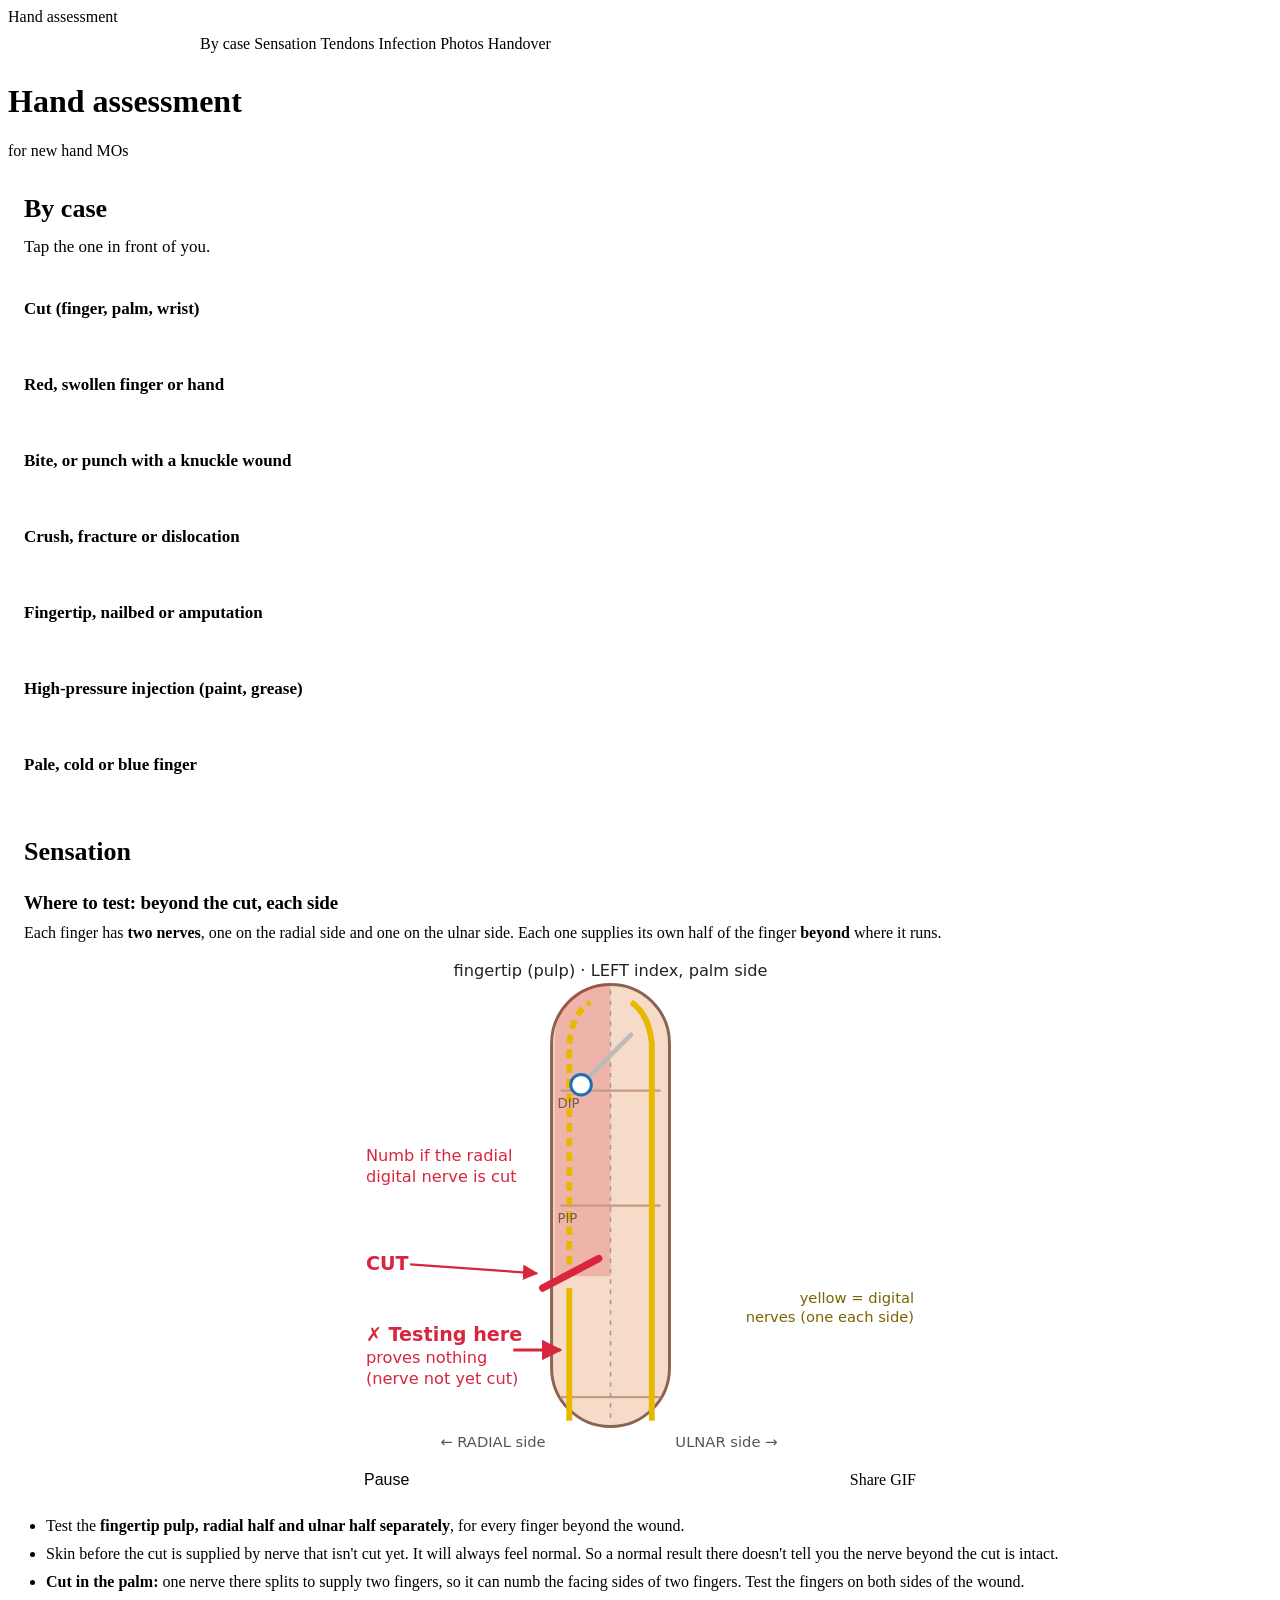
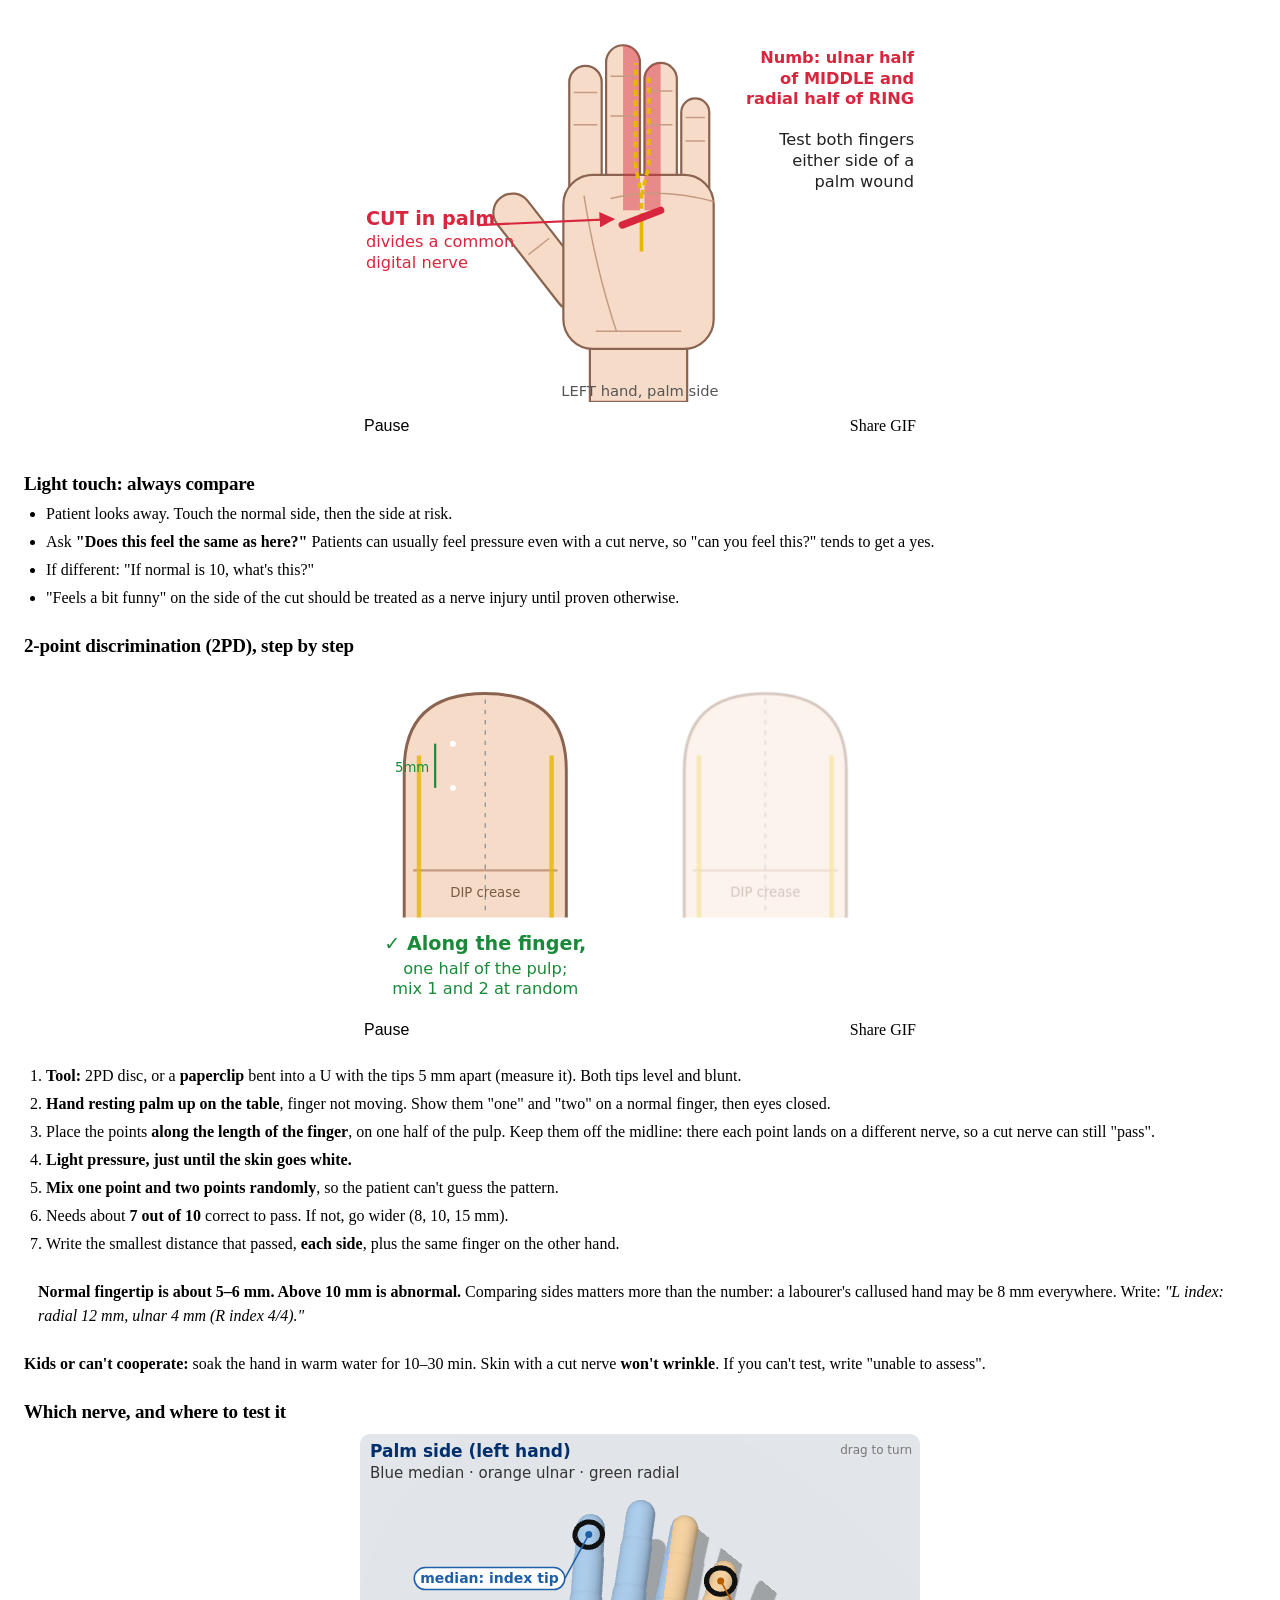
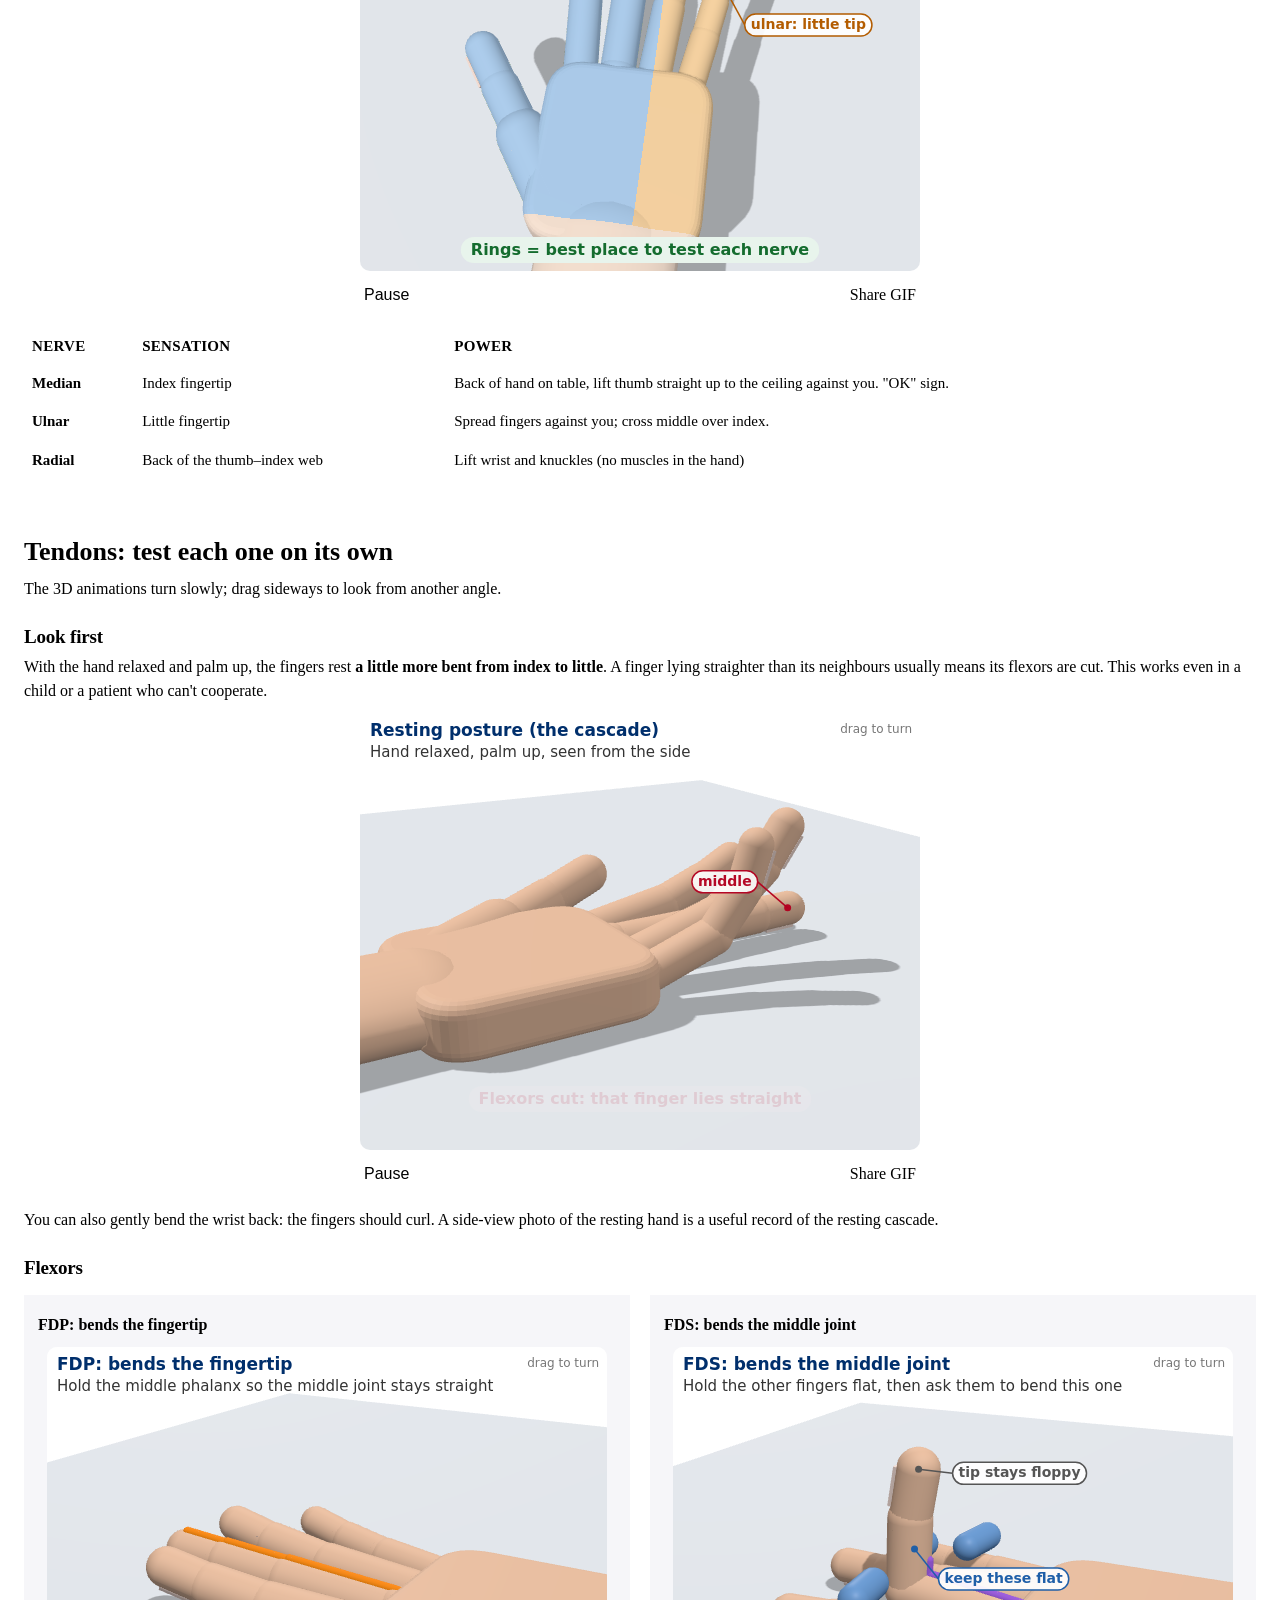
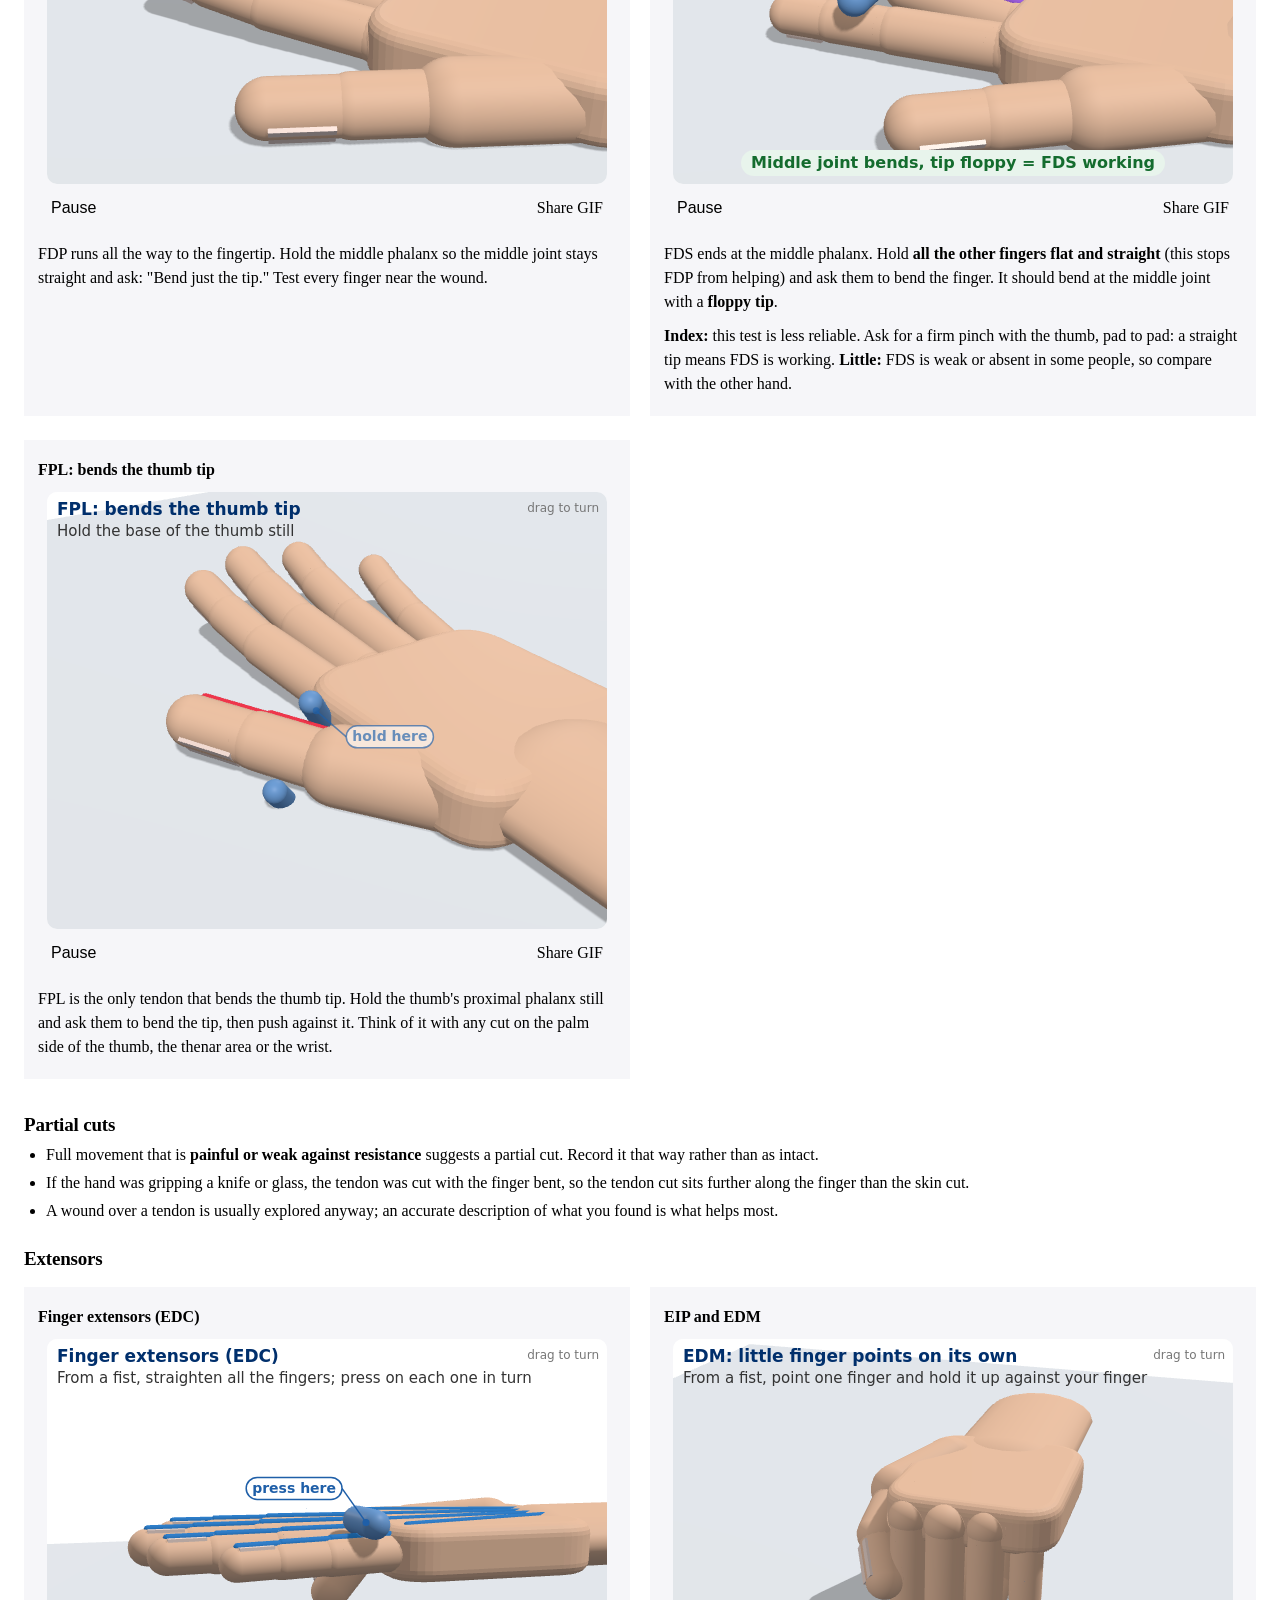
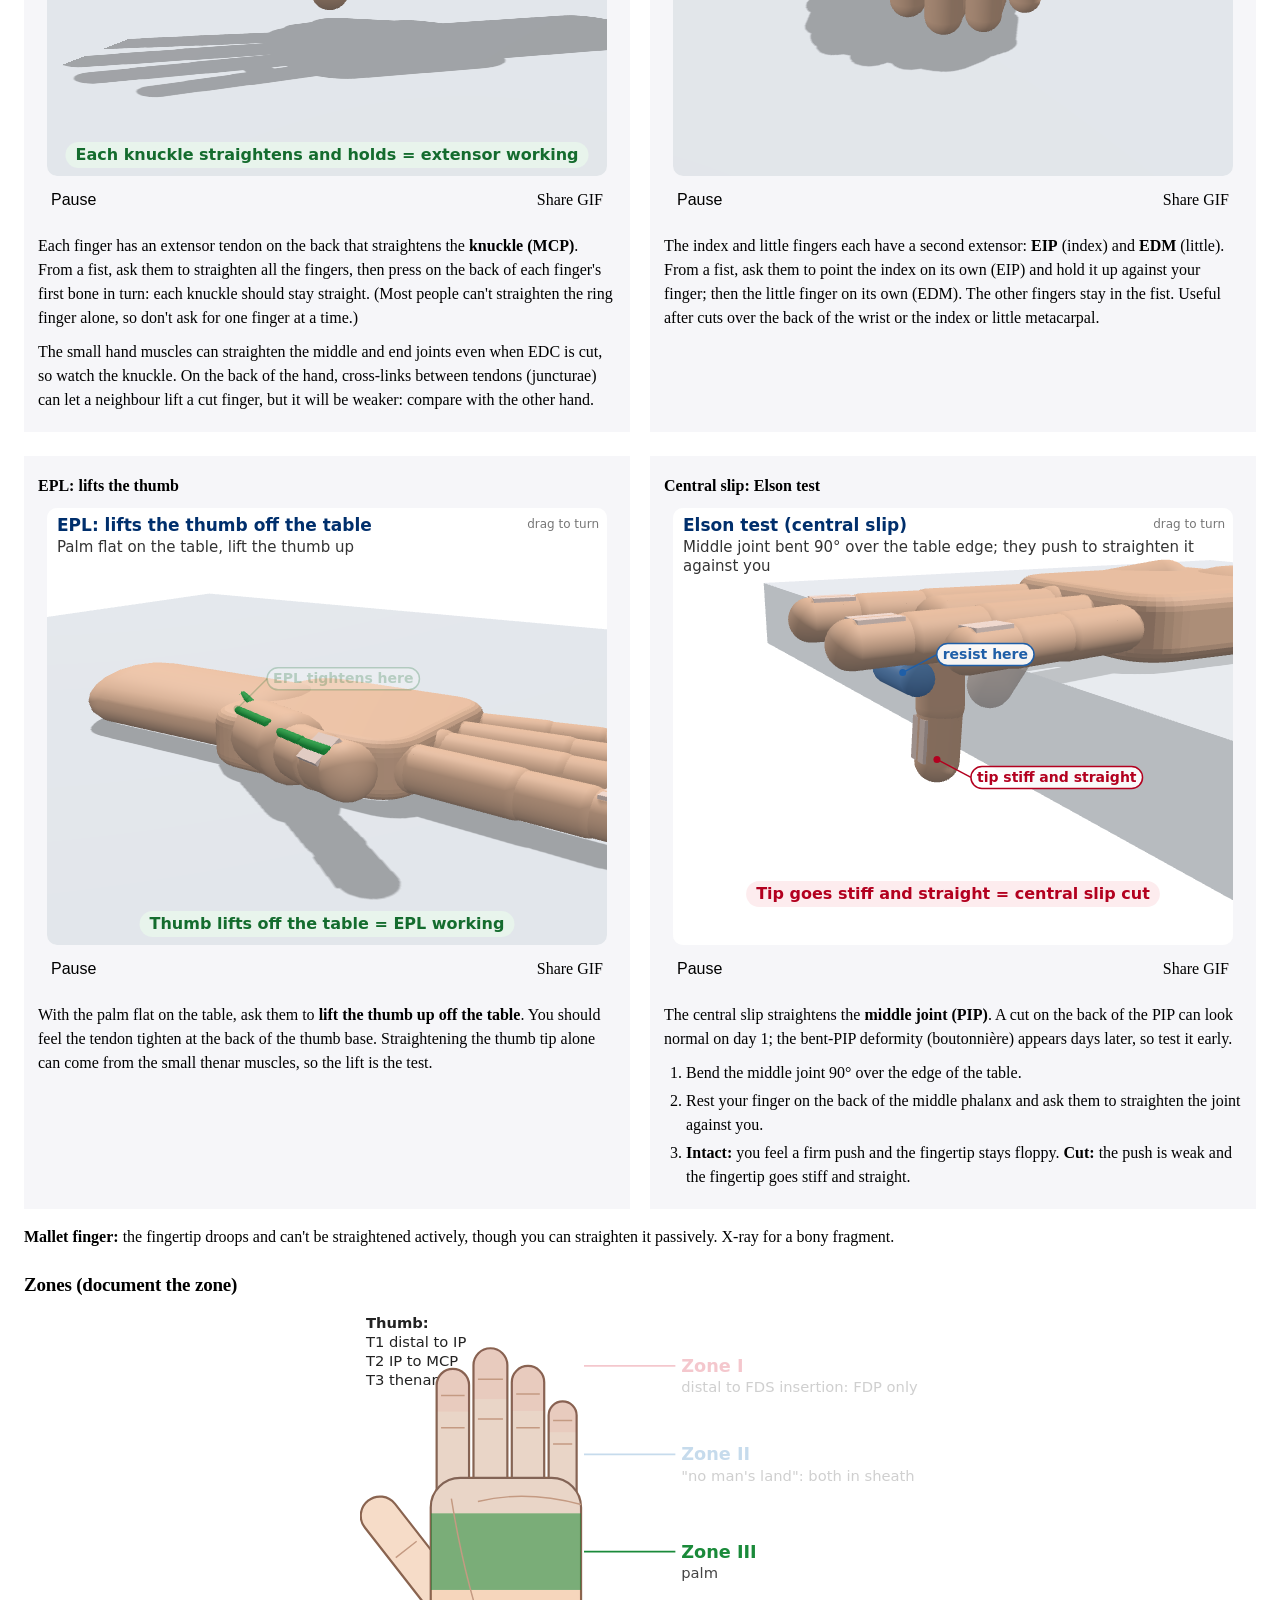
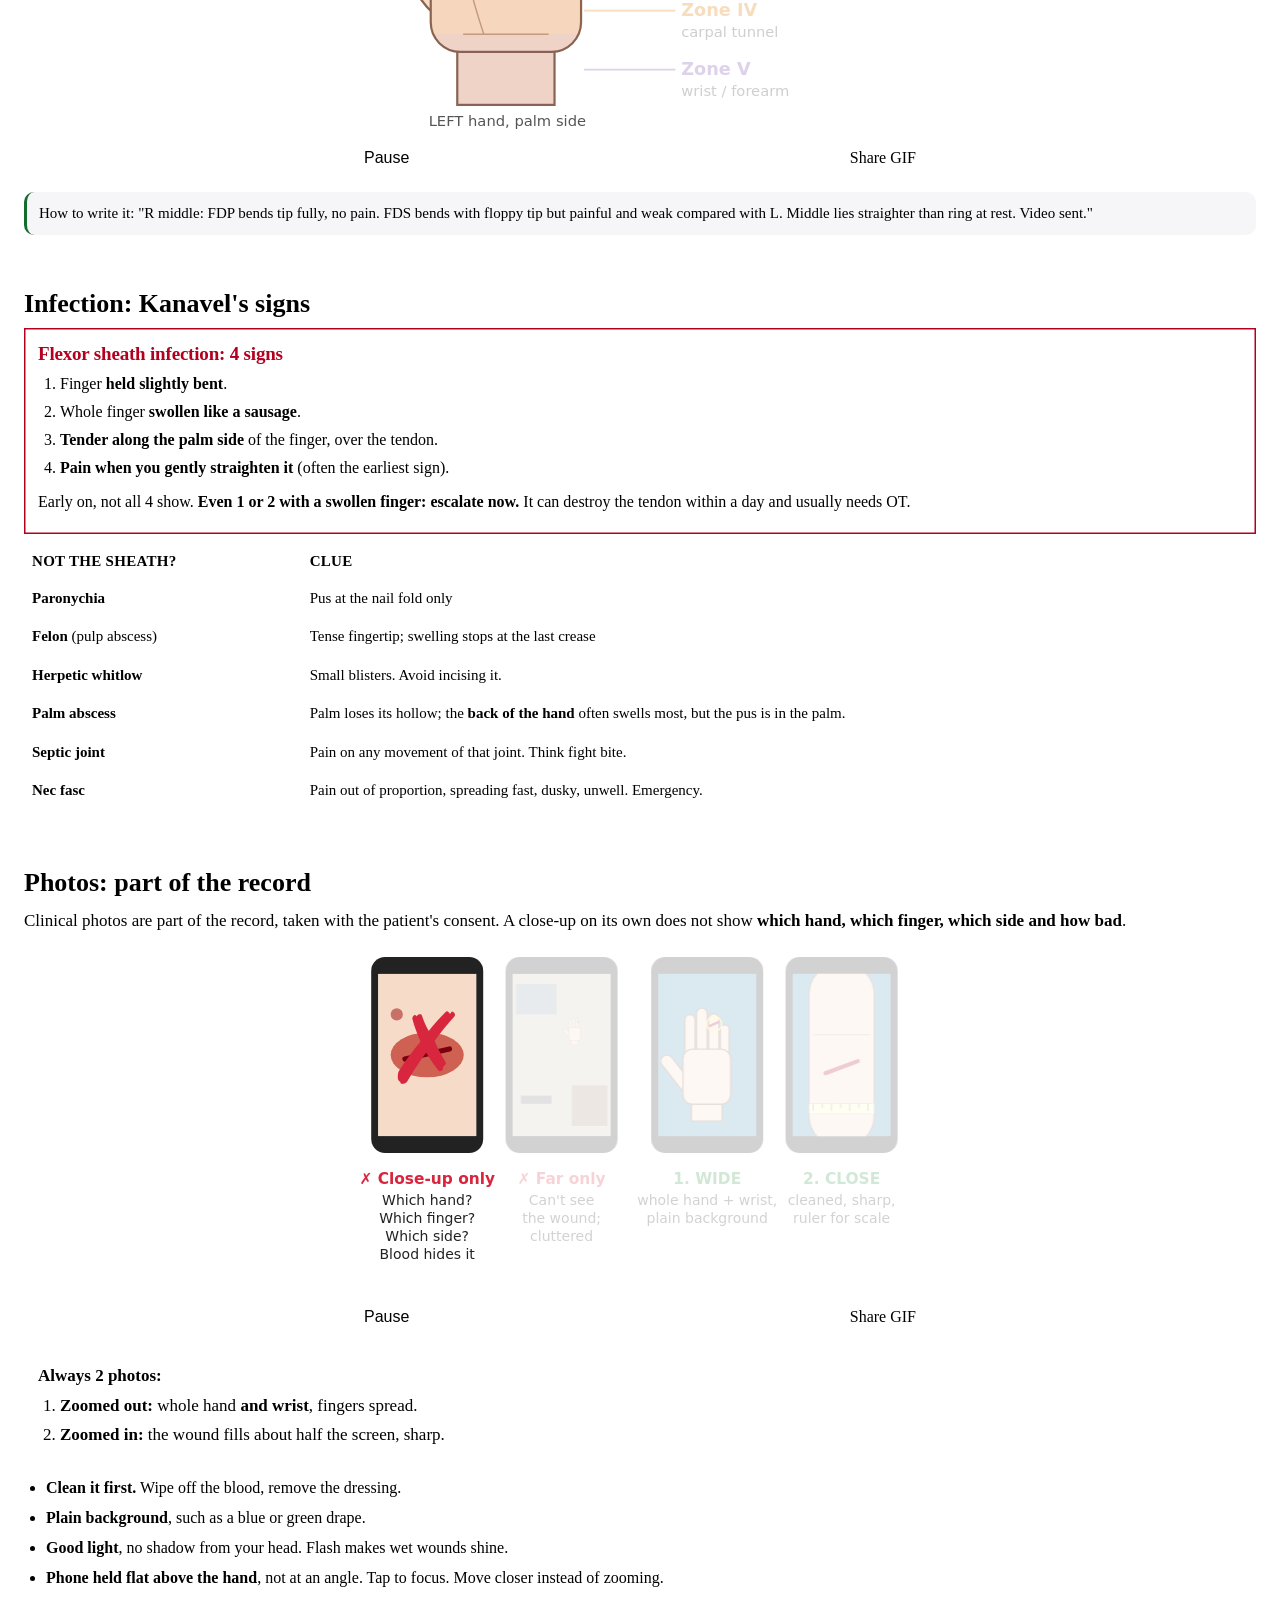
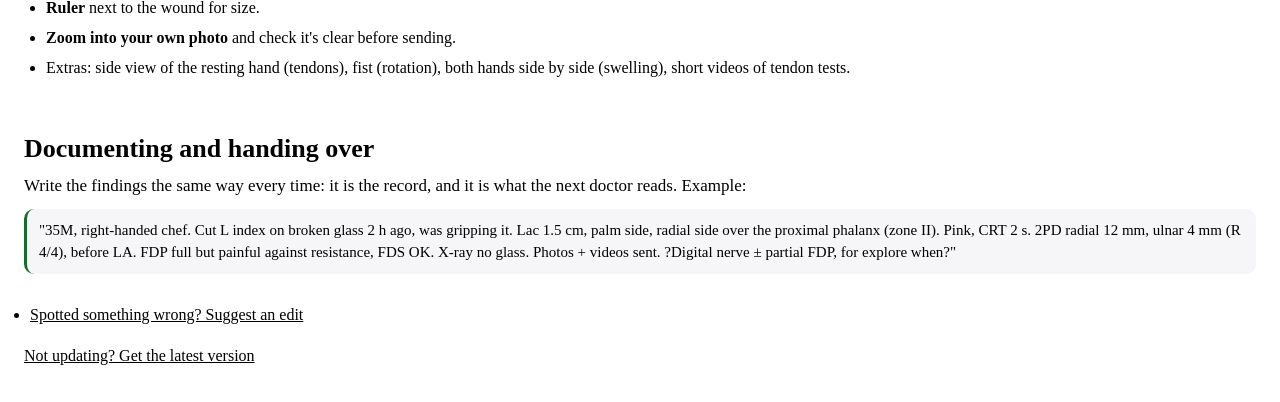
==== hand-babies/index.html @ b51051d4 "Page edits: hand-babies: remove bottom teaching-aid line (#3) Co-Authored-By: Claude Sonnet 5.5 <nor" ====
<!doctype html>
<html lang="en">
<head>
<meta charset="utf-8">
<meta name="viewport" content="width=device-width, initial-scale=1, viewport-fit=cover">
<meta name="robots" content="noindex, nofollow">
<script>
// The page now lives at hand.anawj.com/babies/. The same folder is still served at anawj.com/hand-babies/, so send
// visitors on from there (path, query and # kept). Only when it is the top page: the page editor on anawj.com still
// opens the old copy in a frame to edit its text. A no-op on hand.anawj.com, previews and localhost (no loop).
if (top === self && /^(www\.)?anawj\.com$/.test(location.hostname))
  location.replace('https://hand.anawj.com/babies/' + location.pathname.replace(/^\/hand-babies\/?/, '') + location.search + location.hash);
</script>
<meta name="theme-color" content="#f9f9fb">
<meta name="apple-mobile-web-app-capable" content="yes">
<meta name="mobile-web-app-capable" content="yes">
<meta name="apple-mobile-web-app-status-bar-style" content="default">
<title>Hand assessment</title>
<meta name="description" content="Crash course for new hand surgery MOs: accurate sensation, 2-point discrimination, individual tendon testing, Kanavel's signs and photos for remote review.">
<link rel="icon" href="data:image/svg+xml,%3Csvg xmlns='http://www.w3.org/2000/svg' viewBox='0 0 32 32'%3E%3Crect width='32' height='32' rx='6' fill='%23002f6c'/%3E%3Ctext x='16' y='23' font-size='18' text-anchor='middle' fill='white' font-family='sans-serif' font-weight='700'%3EH%3C/text%3E%3C/svg%3E">
<link rel="stylesheet" href="https://design.anawj.com/v1/tokens.css">
<link rel="stylesheet" href="https://design.anawj.com/v1/app.css">
<link rel="stylesheet" href="style.css">
<script src="https://design.anawj.com/v1/app.js" defer></script>
</head>
<body class="a-app">
<header class="a-bar bar">
  <div class="a-band" aria-hidden="true"><i></i><i></i><i></i><i></i></div>
  <div class="a-bar-row">
    <span></span>
    <span class="a-bar-title" aria-hidden="true">Hand assessment</span>
    <span></span>
  </div>
  <nav class="a-chips sec-nav" aria-label="Sections">
    <a class="a-chip" href="#picture">By case</a>
    <a class="a-chip" href="#sensation">Sensation</a>
    <a class="a-chip" href="#tendons">Tendons</a>
    <a class="a-chip" href="#infection">Infection</a>
    <a class="a-chip" href="#photos">Photos</a>
    <a class="a-chip" href="#call">Handover</a>
  </nav>
</header>

<main class="a-main">
<h1 class="a-title">Hand assessment</h1>
<div class="a-subtitle">for new hand MOs</div>

<section id="picture">
  <h2>By case</h2>
  <p class="lead">Tap the one in front of you.</p>

  <details class="pic" id="pic-cut">
    <summary>Cut (finger, palm, wrist)</summary>
    <div class="cols">
      <div><h4>Check</h4>
        <ul>
          <li>Where exactly: which finger, palm side or back, radial or ulnar side, what level.</li>
          <li>Resting posture: any finger straighter than the rest?</li>
          <li>Colour and cap refill vs the next finger.</li>
          <li>Sensation <b>beyond</b> the cut, each side, with <a href="#sens-2pd">2PD</a>. Compare with the other hand.</li>
          <li>FDP and FDS of every finger near the cut (FPL for the thumb). Extensors if it's on the back. Then push against them: pain? weak?</li>
          <li>Glass: X-ray.</li>
          <li><b>Wrist cut:</b> check median and ulnar nerves, radial and ulnar pulses, and every flexor.</li>
        </ul></div>
      <div><h4>Photos</h4>
        <ul class="photo"><li>Zoomed out + zoomed in.</li><li>Side view of the hand relaxed, palm up (posture).</li><li>Short video of each FDP and FDS test.</li></ul>
        <h4 class="red">Escalate now if</h4>
        <ul><li>Finger pale or cold.</li><li>Still bleeding after 10 min of pressure and elevation.</li><li>Wrist cut with several things cut.</li></ul>
        <p class="miss"><b>Easy to miss:</b> sensation for a finger cut needs to be tested on the finger itself, beyond the cut. Also, if the patient was gripping the knife or glass, so the tendon cut may sit <a href="#t-partial">further along</a> than the skin cut.</p>
      </div>
    </div>
  </details>

  <details class="pic" id="pic-infect">
    <summary>Red, swollen finger or hand</summary>
    <div class="cols">
      <div><h4>Check</h4>
        <ul>
          <li><b>Kanavel's 4 signs</b>. <a href="#infection">↓</a></li>
          <li>Where is the pus: nail fold, fingertip pulp, tendon sheath, web space, palm, joint?</li>
          <li>Any prick, splinter, bite, manicure? Diabetic?</li>
          <li><b>Draw the edge of the redness with a pen and write the date and time.</b></li>
          <li>Vitals, TW, CRP, glucose. X-ray.</li>
        </ul></div>
      <div><h4>Photos</h4>
        <ul class="photo"><li>Both hands side by side, palm up (swelling only shows when compared).</li><li>Close-up of the finger, front and side.</li><li>Back of the hand.</li><li>After the pen marking.</li></ul>
        <h4 class="red">Escalate now if</h4>
        <ul><li>Any Kanavel sign, or the whole finger is swollen.</li><li>Pain out of proportion, spreading fast, dusky skin, blisters, unwell: think <b>nec fasc</b>.</li></ul>
      </div>
    </div>
  </details>

  <details class="pic" id="pic-bite">
    <summary>Bite, or punch with a knuckle wound</summary>
    <div class="cols">
      <div><h4>Check</h4>
        <ul>
          <li><b>Fight bite:</b> small wound over a knuckle after punching someone. The history may not mention a punch. Assume a tooth went into the joint.</li>
          <li>Look at the wound with the <b>fist clenched</b>, the position it happened in. When the finger straightens, the tendon cut slides away and hides.</li>
          <li>Extensor of that finger, against resistance.</li>
          <li>X-ray: tooth, fracture.</li>
          <li>Cat bites: small but deep. Check for sheath infection.</li>
        </ul></div>
      <div><h4>Photos</h4>
        <ul class="photo"><li>Back of hand, zoomed out.</li><li>Close-up, fingers straight <b>and</b> fist clenched.</li></ul>
        <h4 class="red">Escalate now</h4>
        <ul><li>Every fight bite. Most need a washout in OT.</li></ul>
      </div>
    </div>
  </details>

  <details class="pic" id="pic-crush">
    <summary>Crush, fracture or dislocation</summary>
    <div class="cols">
      <div><h4>Check</h4>
        <ul>
          <li><b>Rotation:</b> ask for a loose fist. The fingers should all point to the base of the thumb and not overlap. A finger crossing over its neighbour = rotated fracture, needs fixing. Compare with the other hand.</li>
          <li>Wound over a fracture = <b>open fracture</b>: antibiotics and ATT as per protocol.</li>
          <li>Colour and sensation beyond the injury.</li>
          <li>Mallet finger: fingertip droops and can't straighten on its own.</li>
          <li>X-ray <b>the finger itself</b> (PA + true lateral).</li>
        </ul></div>
      <div><h4>Photos</h4>
        <ul class="photo"><li>Zoomed out, fingers straight.</li><li>Loose fist (rotation).</li><li>Fingertips end-on.</li><li>X-rays: straight-on photo of the screen, every view.</li></ul>
        <h4 class="red">Escalate now if</h4>
        <ul><li>Dislocation not reduced, open fracture, pale finger, tense swollen hand.</li></ul>
      </div>
    </div>
  </details>

  <details class="pic" id="pic-tip">
    <summary>Fingertip, nailbed or amputation</summary>
    <div class="cols">
      <div><h4>Check</h4>
        <ul>
          <li>How much is lost: pulp only, bone showing, through the nail?</li>
          <li>Nail lifted out of its fold, nailbed cut, blood under the nail. Nailbed cut + tuft fracture = open fracture.</li>
          <li>Amputation: level, clean cut or crush, time of injury, smoker, job, dominant hand.</li>
          <li><b>Amputated part:</b> wrap in saline-wet gauze → sealed bag → bag in ice water. Keep it off direct ice.</li>
        </ul></div>
      <div><h4>Photos</h4>
        <ul class="photo"><li>Whole hand, palm and back.</li><li>Stump from the front, side and end-on.</li><li>Amputated part, both sides, with a ruler.</li><li>X-ray the hand and the part.</li></ul>
        <h4 class="red">Escalate now if</h4>
        <ul><li>Amputation above the nail fold, thumb, several fingers, or a child: may be for replant.</li></ul>
      </div>
    </div>
  </details>

  <details class="pic" id="pic-inject">
    <summary>High-pressure injection (paint, grease)</summary>
    <div class="cols">
      <div><h4>Check</h4>
        <ul>
          <li>Often a tiny hole with little pain at first, but <b>it is an emergency</b>.</li>
          <li>What substance, when. Swelling spreading up the finger/palm, colour, sensation.</li>
          <li>X-ray. Elevate. <b>No digital block</b> (adds pressure).</li>
        </ul></div>
      <div><h4>Escalate now</h4><ul><li><b>Always.</b> Needs early debridement.</li></ul></div>
    </div>
  </details>

  <details class="pic" id="pic-vasc">
    <summary>Pale, cold or blue finger</summary>
    <div class="cols">
      <div><h4>Check (vs the next finger)</h4>
        <ul>
          <li><b>White, flat, slow refill</b> = no blood going in.</li>
          <li><b>Blue, tense, very fast refill</b> = blood not coming out.</li>
          <li>Temperature. Doppler both sides if you have one. One working artery can keep a finger pink, so pink doesn't mean both are fine.</li>
        </ul></div>
      <div><h4>Photos</h4><ul class="photo"><li>Whole hand in normal light, no flash (flash changes the colour).</li></ul>
        <h4 class="red">Escalate now</h4><ul><li><b>Always.</b> Time matters.</li></ul></div>
    </div>
  </details>
</section>

<section id="sensation">
  <h2>Sensation</h2>

  <h3 id="sens-where">Where to test: beyond the cut, each side</h3>
  <p>Each finger has <b>two nerves</b>, one on the radial side and one on the ulnar side. Each one supplies its own half of the finger <b>beyond</b> where it runs.</p>
  <div class="fig" data-fig="distal" role="img" aria-label="Finger with a cut over the radial side of the proximal phalanx. The radial half of the finger distal to the cut may be numb: test the radial half of the pulp and compare with the ulnar half. Testing proximal to the cut proves nothing."></div>
  <ul>
    <li>Test the <b>fingertip pulp, radial half and ulnar half separately</b>, for every finger beyond the wound.</li>
    <li>Skin before the cut is supplied by nerve that isn't cut yet. It will always feel normal. So a normal result there doesn't tell you the nerve beyond the cut is intact.</li>
    <li><b>Cut in the palm:</b> one nerve there splits to supply two fingers, so it can numb the facing sides of two fingers. Test the fingers on both sides of the wound.</li>
  </ul>
  <div class="fig" data-fig="palmcut" role="img" aria-label="Hand palm view: a cut in the palm between the middle and ring fingers divides a common digital nerve, numbing the ulnar half of the middle finger and the radial half of the ring finger."></div>

  <h3 id="sens-lt">Light touch: always compare</h3>
  <ul>
    <li>Patient looks away. Touch the normal side, then the side at risk.</li>
    <li>Ask <b>"Does this feel the same as here?"</b> Patients can usually feel pressure even with a cut nerve, so "can you feel this?" tends to get a yes.</li>
    <li>If different: "If normal is 10, what's this?"</li>
    <li>"Feels a bit funny" on the side of the cut should be treated as a nerve injury until proven otherwise.</li>
  </ul>

  <h3 id="sens-2pd">2-point discrimination (2PD), step by step</h3>
  <div class="fig" data-fig="twopd" role="img" aria-label="Fingertip: two points placed in line with the length of the finger, both on one half of the pulp, is correct. Two points placed across the finger, one on each side of the midline, is wrong because each point is on a different nerve."></div>
  <ol>
    <li><b>Tool:</b> 2PD disc, or a <b>paperclip</b> bent into a U with the tips 5 mm apart (measure it). Both tips level and blunt.</li>
    <li><b>Hand resting palm up on the table</b>, finger not moving. Show them "one" and "two" on a normal finger, then eyes closed.</li>
    <li>Place the points <b>along the length of the finger</b>, on one half of the pulp. Keep them off the midline: there each point lands on a different nerve, so a cut nerve can still "pass".</li>
    <li><b>Light pressure, just until the skin goes white.</b></li>
    <li><b>Mix one point and two points randomly</b>, so the patient can't guess the pattern.</li>
    <li>Needs about <b>7 out of 10</b> correct to pass. If not, go wider (8, 10, 15 mm).</li>
    <li>Write the smallest distance that passed, <b>each side</b>, plus the same finger on the other hand.</li>
  </ol>
  <p class="callout tip"><b>Normal fingertip is about 5–6 mm. Above 10 mm is abnormal.</b> Comparing sides matters more than the number: a labourer's callused hand may be 8 mm everywhere. Write: <i>"L index: radial 12 mm, ulnar 4 mm (R index 4/4)."</i></p>
  <p><b>Kids or can't cooperate:</b> soak the hand in warm water for 10–30 min. Skin with a cut nerve <b>won't wrinkle</b>. If you can't test, write "unable to assess".</p>

  <h3 id="sens-nerves">Which nerve, and where to test it</h3>
  <div class="fig" data-fig="nerves" role="img" aria-label="3D left hand coloured by nerve: blue median, orange ulnar, green radial. It starts palm up (median: thumb, index, middle and half the ring finger; ulnar: the other half and the little finger), then turns over to show the back (radial over the thumb side up to about the middle joints, median beyond them, ulnar on the little finger side). Rings mark the best test spots: index tip for median, little tip for ulnar, back of the first web space for radial."></div>
  <table class="t">
    <tr><th>Nerve</th><th>Sensation</th><th>Power</th></tr>
    <tr><td><b>Median</b></td><td>Index fingertip</td><td>Back of hand on table, lift thumb straight up to the ceiling against you. "OK" sign.</td></tr>
    <tr><td><b>Ulnar</b></td><td>Little fingertip</td><td>Spread fingers against you; cross middle over index.</td></tr>
    <tr><td><b>Radial</b></td><td>Back of the thumb–index web</td><td>Lift wrist and knuckles (no muscles in the hand)</td></tr>
  </table>
</section>

<section id="tendons">
  <h2>Tendons: test each one on its own</h2>
  <p class="small">The 3D animations turn slowly; drag sideways to look from another angle.</p>

  <h3 id="t-look">Look first</h3>
  <p>With the hand relaxed and palm up, the fingers rest <b>a little more bent from index to little</b>. A finger lying straighter than its neighbours usually means its flexors are cut. This works even in a child or a patient who can't cooperate.</p>
  <div class="fig" data-fig="cascade" role="img" aria-label="3D hand, palm up, seen from the side. The fingers relax so each one is a little more bent from index to little. Then the middle finger straightens, which is what a finger with cut flexor tendons looks like."></div>
  <p>You can also gently bend the wrist back: the fingers should curl. A side-view photo of the resting hand is a useful record of the resting cascade.</p>

  <h3 id="t-flex">Flexors</h3>
  <div class="cols">
    <div class="card">
      <h4>FDP: bends the fingertip</h4>
      <div class="fig" data-fig="fdp" role="img" aria-label="3D hand, palm up. A gloved hand holds the middle phalanx of the middle finger; the fingertip bends at the DIP joint. The FDP tendon line runs along the palm side to the fingertip."></div>
      <p>FDP runs all the way to the fingertip. Hold the middle phalanx so the middle joint stays straight and ask: "Bend just the tip." Test every finger near the wound.</p>
    </div>
    <div class="card">
      <h4>FDS: bends the middle joint</h4>
      <div class="fig" data-fig="fds" role="img" aria-label="3D hand, palm up. The index, ring and little fingers are held flat; the middle finger bends at the middle joint while its tip stays floppy. The FDS tendon line ends at the middle phalanx."></div>
      <p>FDS ends at the middle phalanx. Hold <b>all the other fingers flat and straight</b> (this stops FDP from helping) and ask them to bend the finger. It should bend at the middle joint with a <b>floppy tip</b>.</p>
      <p class="small"><b>Index:</b> this test is less reliable. Ask for a firm pinch with the thumb, pad to pad: a straight tip means FDS is working. <b>Little:</b> FDS is weak or absent in some people, so compare with the other hand.</p>
    </div>
    <div class="card">
      <h4>FPL: bends the thumb tip</h4>
      <div class="fig" data-fig="fpl" role="img" aria-label="3D hand, palm up. A gloved hand holds the base of the thumb; the thumb tip bends. The FPL tendon line runs along the palm side of the thumb."></div>
      <p>FPL is the only tendon that bends the thumb tip. Hold the thumb's proximal phalanx still and ask them to bend the tip, then push against it. Think of it with any cut on the palm side of the thumb, the thenar area or the wrist.</p>
    </div>
  </div>

  <h3 id="t-partial">Partial cuts</h3>
  <ul>
    <li>Full movement that is <b>painful or weak against resistance</b> suggests a partial cut. Record it that way rather than as intact.</li>
    <li>If the hand was gripping a knife or glass, the tendon was cut with the finger bent, so the tendon cut sits further along the finger than the skin cut.</li>
    <li>A wound over a tendon is usually explored anyway; an accurate description of what you found is what helps most.</li>
  </ul>

  <h3 id="t-ext">Extensors</h3>
  <div class="cols">
    <div class="card">
      <h4>Finger extensors (EDC)</h4>
      <div class="fig" data-fig="edc" role="img" aria-label="3D hand, palm down, starting as a fist. Each finger in turn straightens at the knuckle, then all together. The extensor tendon line on the back of the active finger lights up."></div>
      <p>Each finger has an extensor tendon on the back that straightens the <b>knuckle (MCP)</b>. From a fist, ask them to straighten all the fingers, then press on the back of each finger's first bone in turn: each knuckle should stay straight. (Most people can't straighten the ring finger alone, so don't ask for one finger at a time.)</p>
      <p class="small">The small hand muscles can straighten the middle and end joints even when EDC is cut, so watch the knuckle. On the back of the hand, cross-links between tendons (juncturae) can let a neighbour lift a cut finger, but it will be weaker: compare with the other hand.</p>
    </div>
    <div class="card">
      <h4>EIP and EDM</h4>
      <div class="fig" data-fig="eipedm" role="img" aria-label="3D hand, palm down, in a fist. The index and little fingers straighten together while the middle and ring stay bent."></div>
      <p>The index and little fingers each have a second extensor: <b>EIP</b> (index) and <b>EDM</b> (little). From a fist, ask them to point the index on its own (EIP) and hold it up against your finger; then the little finger on its own (EDM). The other fingers stay in the fist. Useful after cuts over the back of the wrist or the index or little metacarpal.</p>
    </div>
    <div class="card">
      <h4>EPL: lifts the thumb</h4>
      <div class="fig" data-fig="epl" role="img" aria-label="3D hand, palm down and flat on the table. The thumb lifts up off the table; the EPL tendon line on the back of the thumb and wrist lights up."></div>
      <p>With the palm flat on the table, ask them to <b>lift the thumb up off the table</b>. You should feel the tendon tighten at the back of the thumb base. Straightening the thumb tip alone can come from the small thenar muscles, so the lift is the test.</p>
    </div>
    <div class="card">
      <h4>Central slip: Elson test</h4>
      <div class="fig" data-fig="elson" role="img" aria-label="3D hand, palm down at the table edge. The middle finger is bent 90 degrees at the middle joint over the edge, with a gloved finger resisting on the back of the middle phalanx. First the fingertip stays floppy (central slip intact), then it goes stiff and straight (central slip cut)."></div>
      <p>The central slip straightens the <b>middle joint (PIP)</b>. A cut on the back of the PIP can look normal on day 1; the bent-PIP deformity (boutonnière) appears days later, so test it early.</p>
      <ol>
        <li>Bend the middle joint 90° over the edge of the table.</li>
        <li>Rest your finger on the back of the middle phalanx and ask them to straighten the joint against you.</li>
        <li><b>Intact:</b> you feel a firm push and the fingertip stays floppy. <b>Cut:</b> the push is weak and the fingertip goes stiff and straight.</li>
      </ol>
    </div>
  </div>
  <p><b>Mallet finger:</b> the fingertip droops and can't be straightened actively, though you can straighten it passively. X-ray for a bony fragment.</p>

  <h3 id="t-zones">Zones (document the zone)</h3>
  <div class="fig" data-fig="zones" role="img" aria-label="Flexor tendon zones on the palm side. Zone 1: distal to the FDS insertion on the middle phalanx. Zone 2: from the distal palmar crease (A1 pulley) to the FDS insertion, both tendons inside the sheath. Zone 3: palm. Zone 4: carpal tunnel. Zone 5: wrist and forearm. Thumb zones T1 to T3."></div>
  <p class="example">How to write it: "R middle: FDP bends tip fully, no pain. FDS bends with floppy tip but painful and weak compared with L. Middle lies straighter than ring at rest. Video sent."</p>
</section>

<section id="infection">
  <h2>Infection: Kanavel's signs</h2>
  <div class="card kanavel">
    <h3>Flexor sheath infection: 4 signs</h3>
    <ol>
      <li>Finger <b>held slightly bent</b>.</li>
      <li>Whole finger <b>swollen like a sausage</b>.</li>
      <li><b>Tender along the palm side</b> of the finger, over the tendon.</li>
      <li><b>Pain when you gently straighten it</b> (often the earliest sign).</li>
    </ol>
    <p>Early on, not all 4 show. <b>Even 1 or 2 with a swollen finger: escalate now.</b> It can destroy the tendon within a day and usually needs OT.</p>
  </div>
  <table class="t">
    <tr><th>Not the sheath?</th><th>Clue</th></tr>
    <tr><td><b>Paronychia</b></td><td>Pus at the nail fold only</td></tr>
    <tr><td><b>Felon</b> (pulp abscess)</td><td>Tense fingertip; swelling stops at the last crease</td></tr>
    <tr><td><b>Herpetic whitlow</b></td><td>Small blisters. Avoid incising it.</td></tr>
    <tr><td><b>Palm abscess</b></td><td>Palm loses its hollow; the <b>back of the hand</b> often swells most, but the pus is in the palm.</td></tr>
    <tr><td><b>Septic joint</b></td><td>Pain on any movement of that joint. Think fight bite.</td></tr>
    <tr><td><b>Nec fasc</b></td><td>Pain out of proportion, spreading fast, dusky, unwell. Emergency.</td></tr>
  </table>
</section>

<section id="photos">
  <h2>Photos: part of the record</h2>
  <p class="lead">Clinical photos are part of the record, taken with the patient's consent. A close-up on its own does not show <b>which hand, which finger, which side and how bad</b>.</p>
  <div class="fig" data-fig="photo" role="img" aria-label="Three examples. Close-up only: you cannot tell which hand, finger or side. Far away only: you cannot see the wound. Correct: send both, one wide view of the whole hand and wrist and one close-up of the wound."></div>
  <div class="callout must">
    <b>Always 2 photos:</b>
    <ol>
      <li><b>Zoomed out:</b> whole hand <b>and wrist</b>, fingers spread.</li>
      <li><b>Zoomed in:</b> the wound fills about half the screen, sharp.</li>
    </ol>
  </div>
  <ul class="checklist">
    <li><b>Clean it first.</b> Wipe off the blood, remove the dressing.</li>
    <li><b>Plain background</b>, such as a blue or green drape.</li>
    <li><b>Good light</b>, no shadow from your head. Flash makes wet wounds shine.</li>
    <li><b>Phone held flat above the hand</b>, not at an angle. Tap to focus. Move closer instead of zooming.</li>
    <li><b>Ruler</b> next to the wound for size.</li>
    <li><b>Zoom into your own photo</b> and check it's clear before sending.</li>
    <li>Extras: side view of the resting hand (tendons), fist (rotation), both hands side by side (swelling), short videos of tendon tests.</li>
  </ul>
</section>

<section id="call">
  <h2>Documenting and handing over</h2>
  <p class="lead">Write the findings the same way every time: it is the record, and it is what the next doctor reads. Example:</p>
  <p class="example">"35M, right-handed chef. Cut L index on broken glass 2 h ago, was gripping it. Lac 1.5 cm, palm side, radial side over the proximal phalanx (zone II). Pink, CRT 2 s. 2PD radial 12 mm, ulnar 4 mm (R 4/4), before LA. FDP full but painful against resistance, FDS OK. X-ray no glass. Photos + videos sent. ?Digital nerve ± partial FDP, for explore when?"</p>
</section>

<footer>
  <ul class="a-list edit-link"><li><a class="a-row" href="https://anawj.com/edit/?page=%2Fhand-babies%2F"><span class="a-row-text">Spotted something wrong? Suggest an edit</span><span class="a-chev" aria-hidden="true"></span></a></li></ul>
  <p id="appver" hidden></p>
  <p><button type="button" id="getlatest" class="linkbtn">Not updating? Get the latest version</button> <span id="getlatest-msg" role="status"></span></p>
</footer>
</main>
<script src="app.js"></script>
<script type="module" src="hand3d.js"></script>
</body>
</html>
---- hand-babies/style.css ----
/* Hand assessment: one long page, readable on a phone, prints cleanly. The NUHS app kit (https://design.anawj.com/v1/app.css)
   gives the app look; this file adds the reading styles. */
:root {
  --red: #b3001f; --amber: #8a5a00; --green: #146c2e;
  --card-2: #f6f6f9;   /* a block inside a white section */
  scroll-padding-top: calc(var(--a-safe-t) + var(--a-band) + var(--a-bar-h) + 56px);
}

/* section chips under the bar; app.js marks the one in view with .on */
.sec-nav { max-width: 720px; margin: 0 auto; padding: 0 var(--a-gutter) 10px; scroll-padding-inline: var(--a-gutter); }
.sec-nav .a-chip { display: inline-flex; align-items: center; min-height: 36px; color: var(--a-ink); text-decoration: none !important; }
.sec-nav .a-chip.on { background: var(--a-tint); color: var(--a-tint-ink); box-shadow: none; }

/* each section reads as a white rounded card on the grey background */
main > section {
  margin: 16px 0 0; padding: 18px 16px 10px; border-radius: var(--a-r); background: var(--a-surface);
  font-size: 16px; line-height: 1.5; letter-spacing: 0;
}
h2 { font-size: 26px; font-weight: 700; line-height: 1.15; margin: 0 0 10px; }
h3 { font-size: 19px; font-weight: 650; line-height: 1.25; margin: 24px 0 6px; letter-spacing: -.01em; }
h4 { font-size: 16px; font-weight: 650; margin: 12px 0 4px; letter-spacing: 0; }
h4.red { color: var(--red); }
p { margin: 6px 0 10px; }
ul, ol { margin: 4px 0 10px; padding-left: 22px; }
li { margin: 4px 0; }
.lead { font-size: 17px; color: var(--a-ink-2); }
.small { font-size: var(--a-text-sm); color: var(--a-ink-2); }
/* links inside the text stay underlined so they don't rely on colour alone */
main > section a { text-decoration: underline; text-underline-offset: 2px; }

.callout { padding: 12px 14px; border-radius: var(--a-r); margin: 12px 0; }
.callout.tip { background: var(--a-tint-soft); }
.callout.warn { background: var(--a-warn-bg); }
.callout.must { background: var(--a-ok-bg); font-size: 17px; }
.callout ol { margin-bottom: 0; }
.miss { background: var(--a-warn-bg); padding: 10px 12px; border-radius: 10px; font-size: 15px; }
.example { background: var(--card-2); border-left: 3px solid var(--green); padding: 10px 12px; border-radius: 10px; font-size: 15px; }
.example.bad { border-color: var(--red); background: var(--a-danger-bg); }

/* "By case": scenarios are rows in the section's group; tap one to open it (chevron turns down) */
details.pic { margin: 0 -16px; border-top: .5px solid var(--a-sep); }
#picture > .lead { margin-bottom: 12px; }
details.pic:last-child { margin-bottom: -10px; }
details.pic > summary {
  display: flex; align-items: center; gap: 12px; min-height: 52px; padding: 12px 16px; cursor: pointer;
  font-size: 17px; font-weight: 600; line-height: 1.3; color: var(--a-ink); list-style: none;
  -webkit-user-select: none; user-select: none; touch-action: manipulation; transition: background .25s;
}
details.pic > summary::-webkit-details-marker { display: none; }
details.pic > summary:active { background: var(--a-surface-2); transition: none; }
details.pic > summary::after {
  content: ""; flex: none; margin-left: auto; width: 8px; height: 8px; border: solid var(--a-ink-3);
  border-width: 2px 2px 0 0; transform: rotate(45deg); opacity: .8; transition: transform .2s var(--a-ease);
}
details.pic[open] > summary::after { transform: rotate(135deg); }
details.pic[open] > summary { color: var(--a-tint); }
details.pic > .cols { padding: 0 16px 12px; }
ul.cross { list-style: none; padding-left: 0; }
ul.cross li::before { content: "✗ "; color: var(--red); font-weight: 700; }
ul.checklist li { margin: 6px 0; }

.cols { display: grid; gap: 4px 20px; }
@media (min-width: 700px) { .cols { grid-template-columns: 1fr 1fr; } }
.card { border-radius: var(--a-r); padding: 6px 14px 10px; margin: 10px 0; background: var(--card-2); min-width: 0; }
.kanavel { background: var(--a-danger-bg); box-shadow: inset 0 0 0 1.5px var(--red); }
.kanavel h3 { margin-top: 8px; color: var(--red); }

table.t { width: 100%; border-collapse: collapse; margin: 10px 0 14px; font-size: 15px; }
table.t caption { text-align: left; font-weight: 700; padding-bottom: 4px; }
table.t th {
  text-align: left; padding: 6px 8px; color: var(--a-ink-2); font-size: var(--a-text-xs); font-weight: 600;
  text-transform: uppercase; letter-spacing: .02em; border-bottom: .5px solid var(--a-sep);
}
table.t td { border-bottom: .5px solid var(--a-sep); padding: 8px; vertical-align: top; }
table.t tr:last-child td { border-bottom: 0; }

/* figures: picture, then Play/Pause and Share GIF as plain tint buttons */
.fig { margin: 10px auto 12px; text-align: center; position: relative; max-width: 560px; }
.fig-art { cursor: pointer; border-radius: 10px; overflow: hidden; }
.fig-art > svg { display: block; width: 100%; height: auto; }
.fig-bar { display: flex; justify-content: space-between; align-items: center; margin-top: 2px; }
.fig-btn, .fig-gif {
  display: inline-flex; align-items: center; min-height: 44px; padding: 0 4px; border: 0; background: none;
  color: var(--a-tint); font-size: var(--a-text-sm); font-weight: 500; cursor: pointer; text-decoration: none !important;
}
.fig-btn:active, .fig-gif:active { opacity: .45; }
.fig svg text { font-family: system-ui, -apple-system, "Segoe UI", sans-serif; }
.fig3d { display: block; width: 100%; height: auto; touch-action: pan-y; cursor: grab; background: #fff; }

/* footer: note, edit link, then the two small muted lines (app version, get the latest version) */
footer { padding: 8px 0 16px; }
footer > .a-footnote:first-child { margin: 18px 16px 12px; }
footer .edit-link .a-row { color: var(--a-tint); }
footer > p#appver, footer > p:last-child { margin: 0 16px; color: var(--a-ink-2); font-size: var(--a-text-xs); line-height: 1.4; }
footer > p#appver { margin-top: 18px; }
footer .linkbtn {
  display: inline-flex; align-items: center; min-height: 44px; padding: 0; border: 0; background: none;
  color: inherit; font: inherit; text-decoration: underline; cursor: pointer;
}

@media print {
  .a-bar, .fig-bar { display: none; }
  .a-app, html { background: #fff; }
  main > section { padding: 0; margin-top: 16px; }
  details.pic { break-inside: avoid; }
  details > *:not(summary) { display: block; }
  section { break-inside: auto; }
}

/* computers: the section chips line up with the kit's wider content column; rows react to the mouse */
@media (min-width: 1000px) { .sec-nav { max-width: 880px; padding-left: 32px; padding-right: 32px; scroll-padding-inline: 32px; } }
@media (hover: hover) and (pointer: fine) {
  details.pic > summary:hover { background: var(--a-surface-2); }
  .fig-btn:hover, .fig-gif:hover { text-decoration: underline !important; }
}
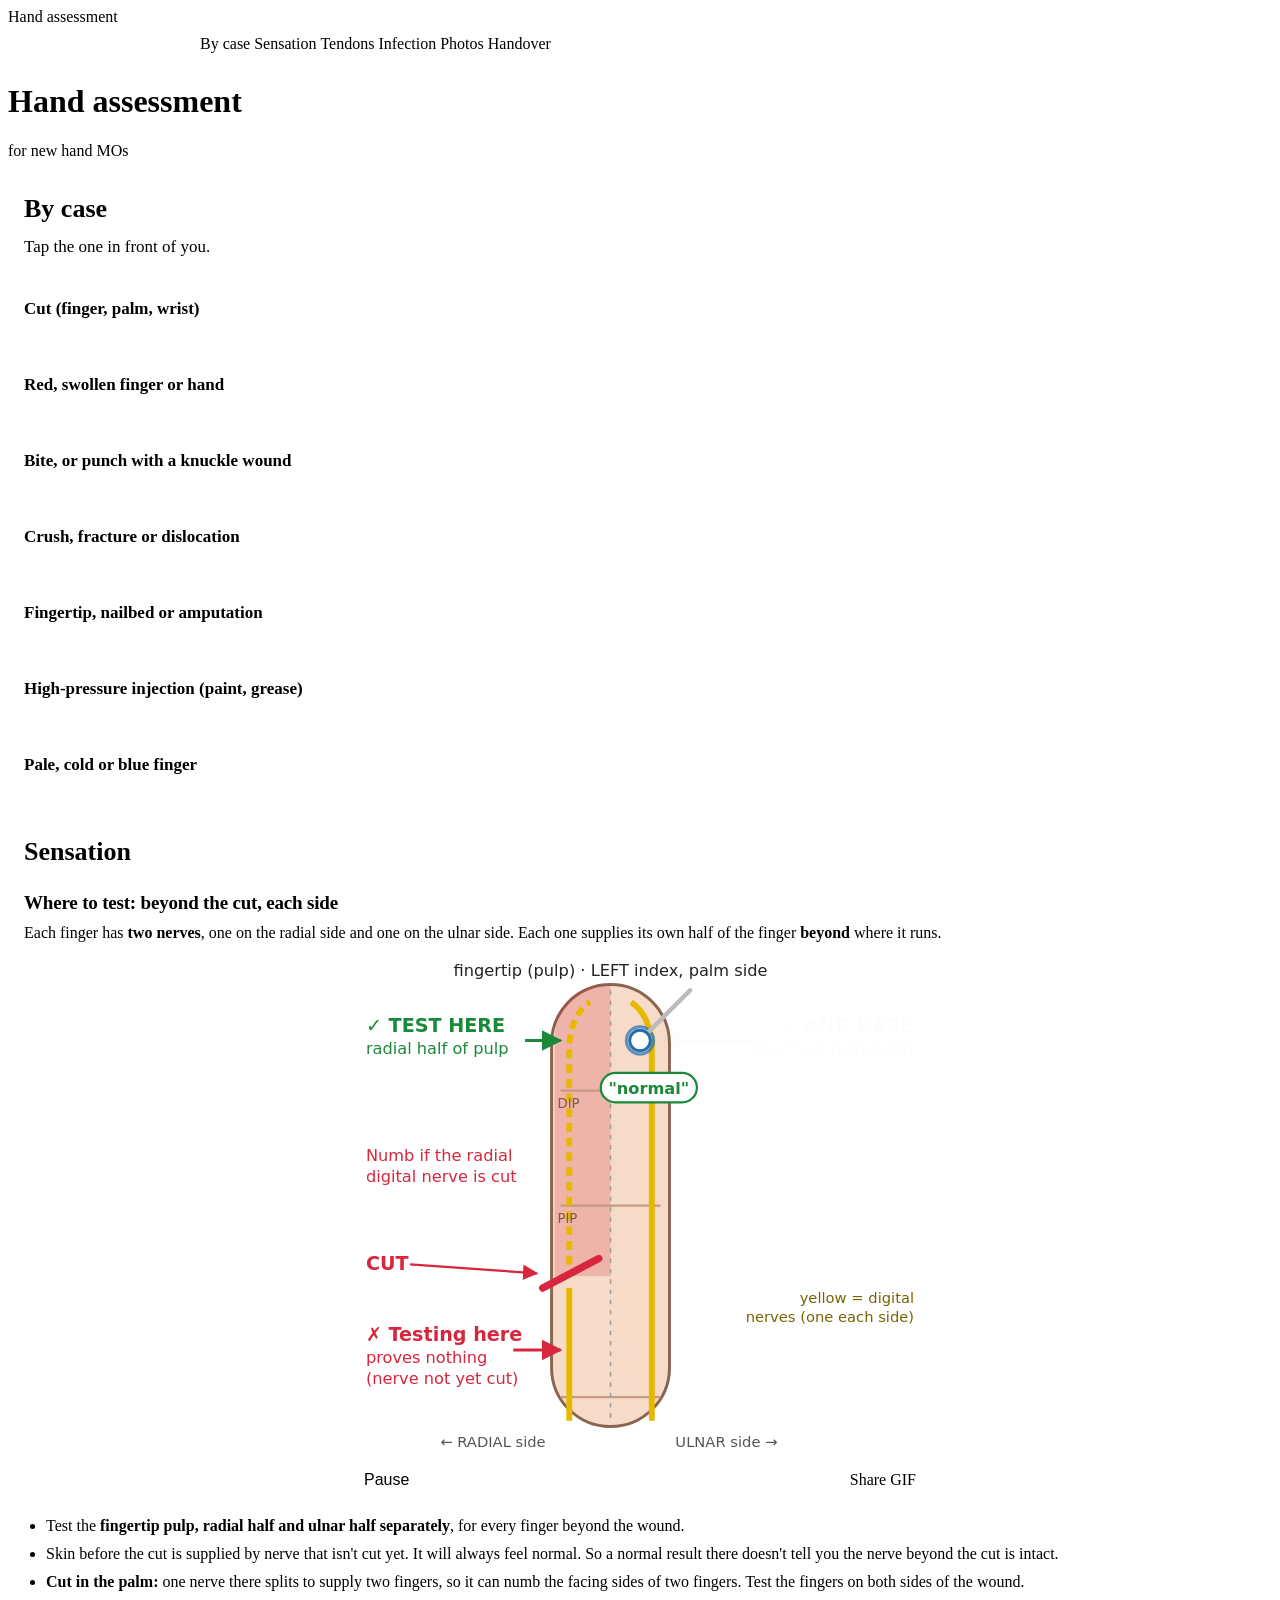
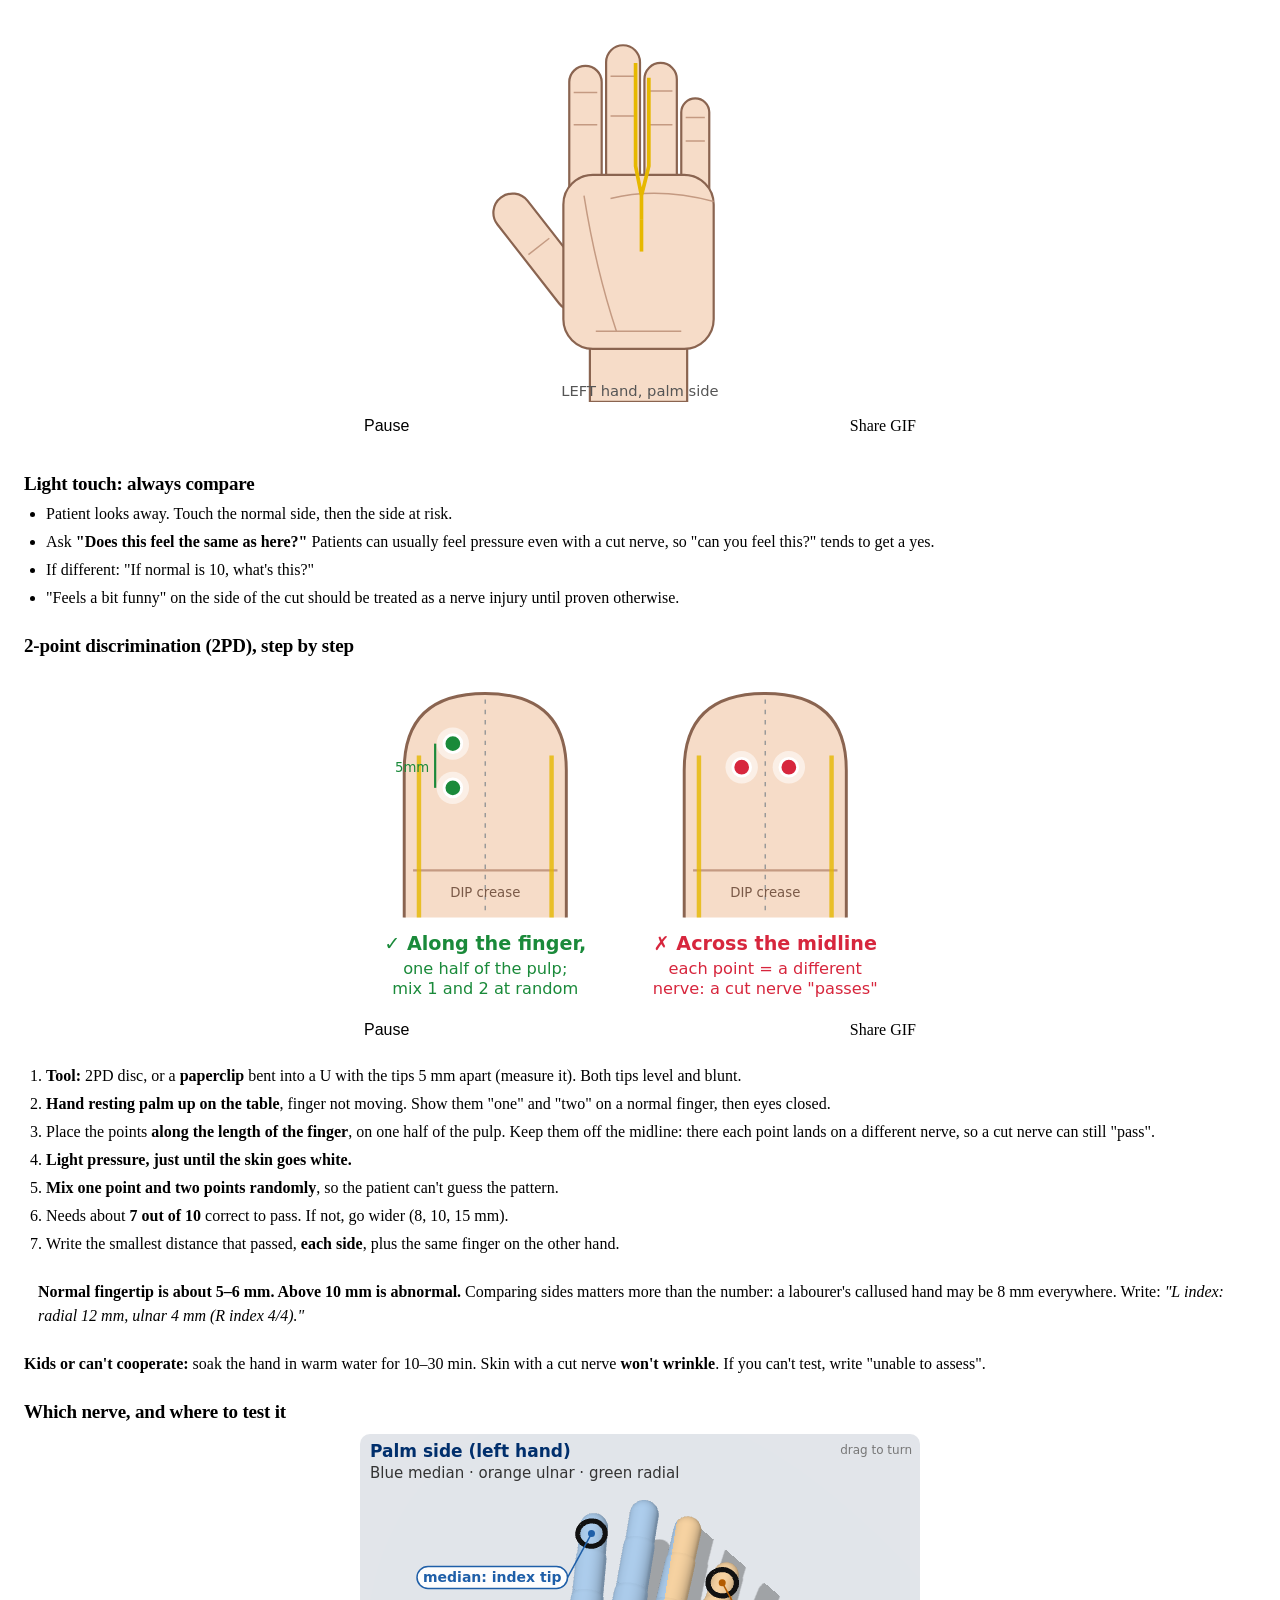
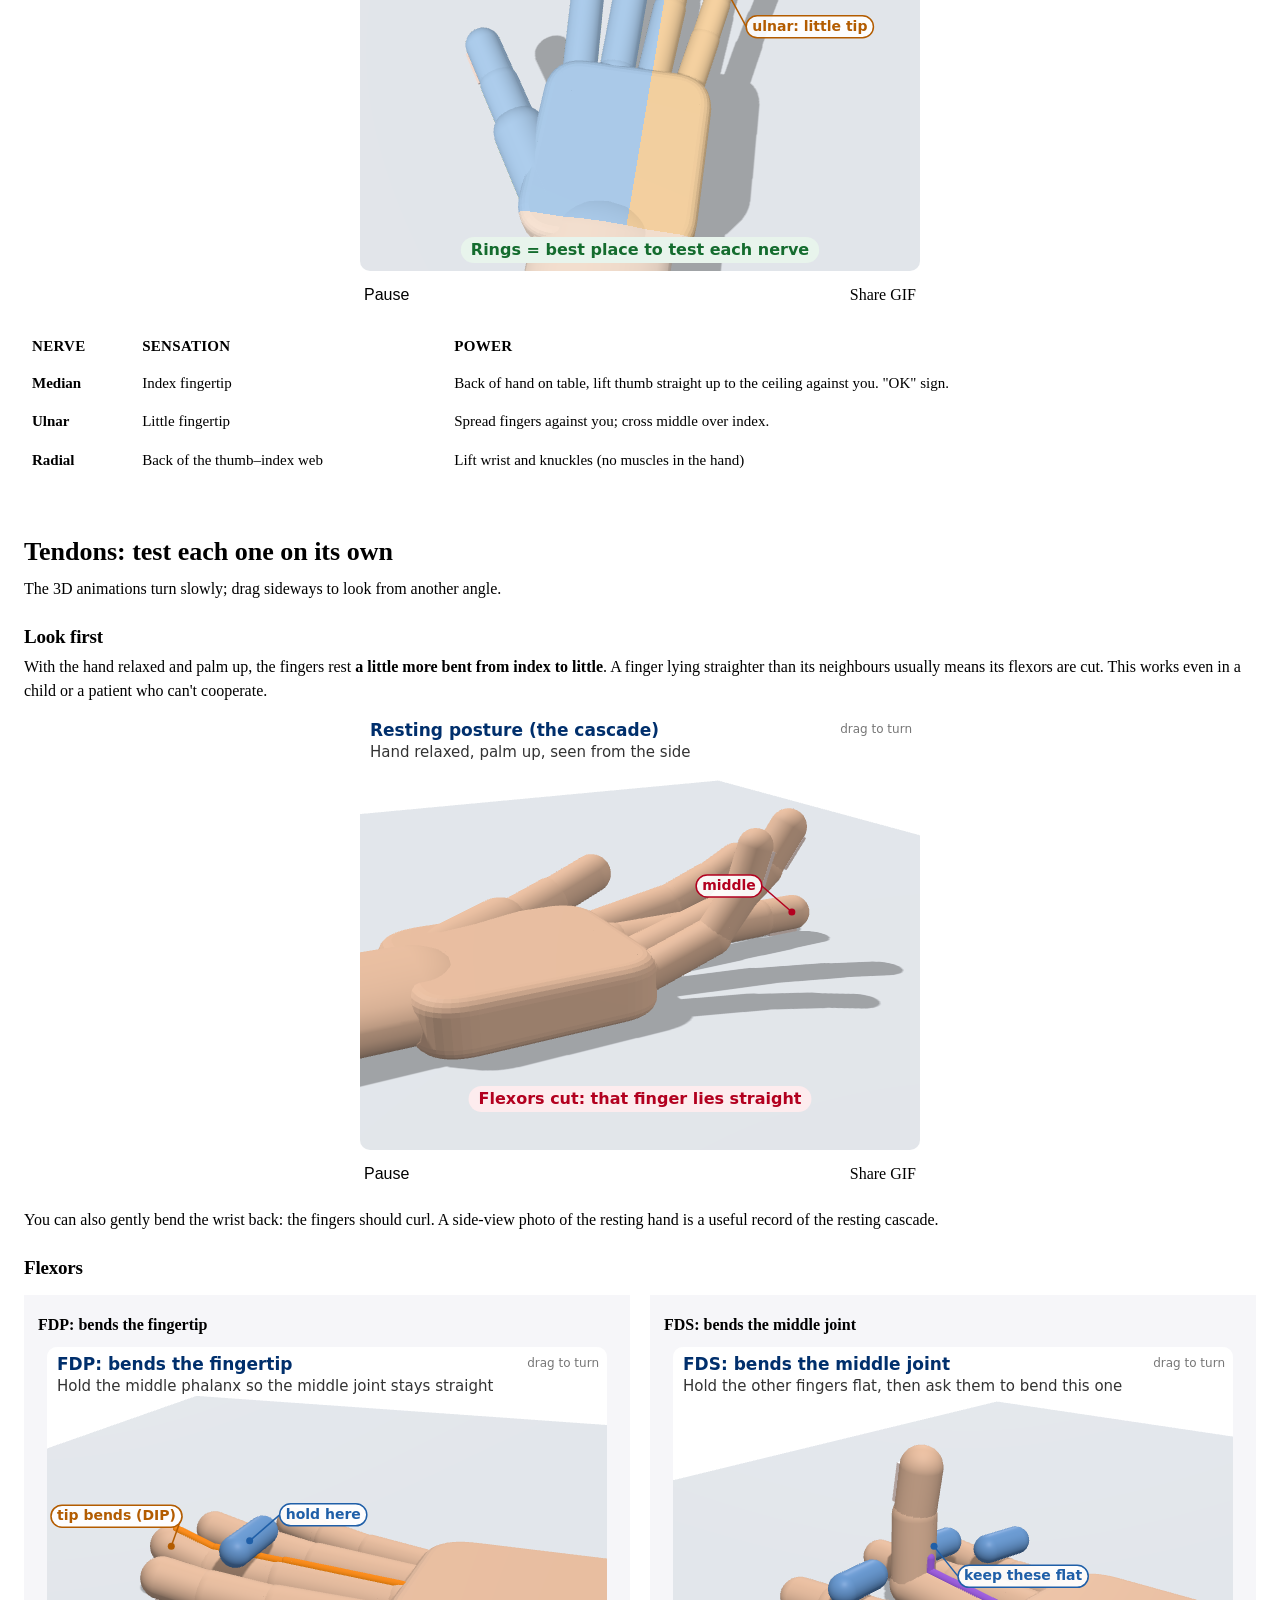
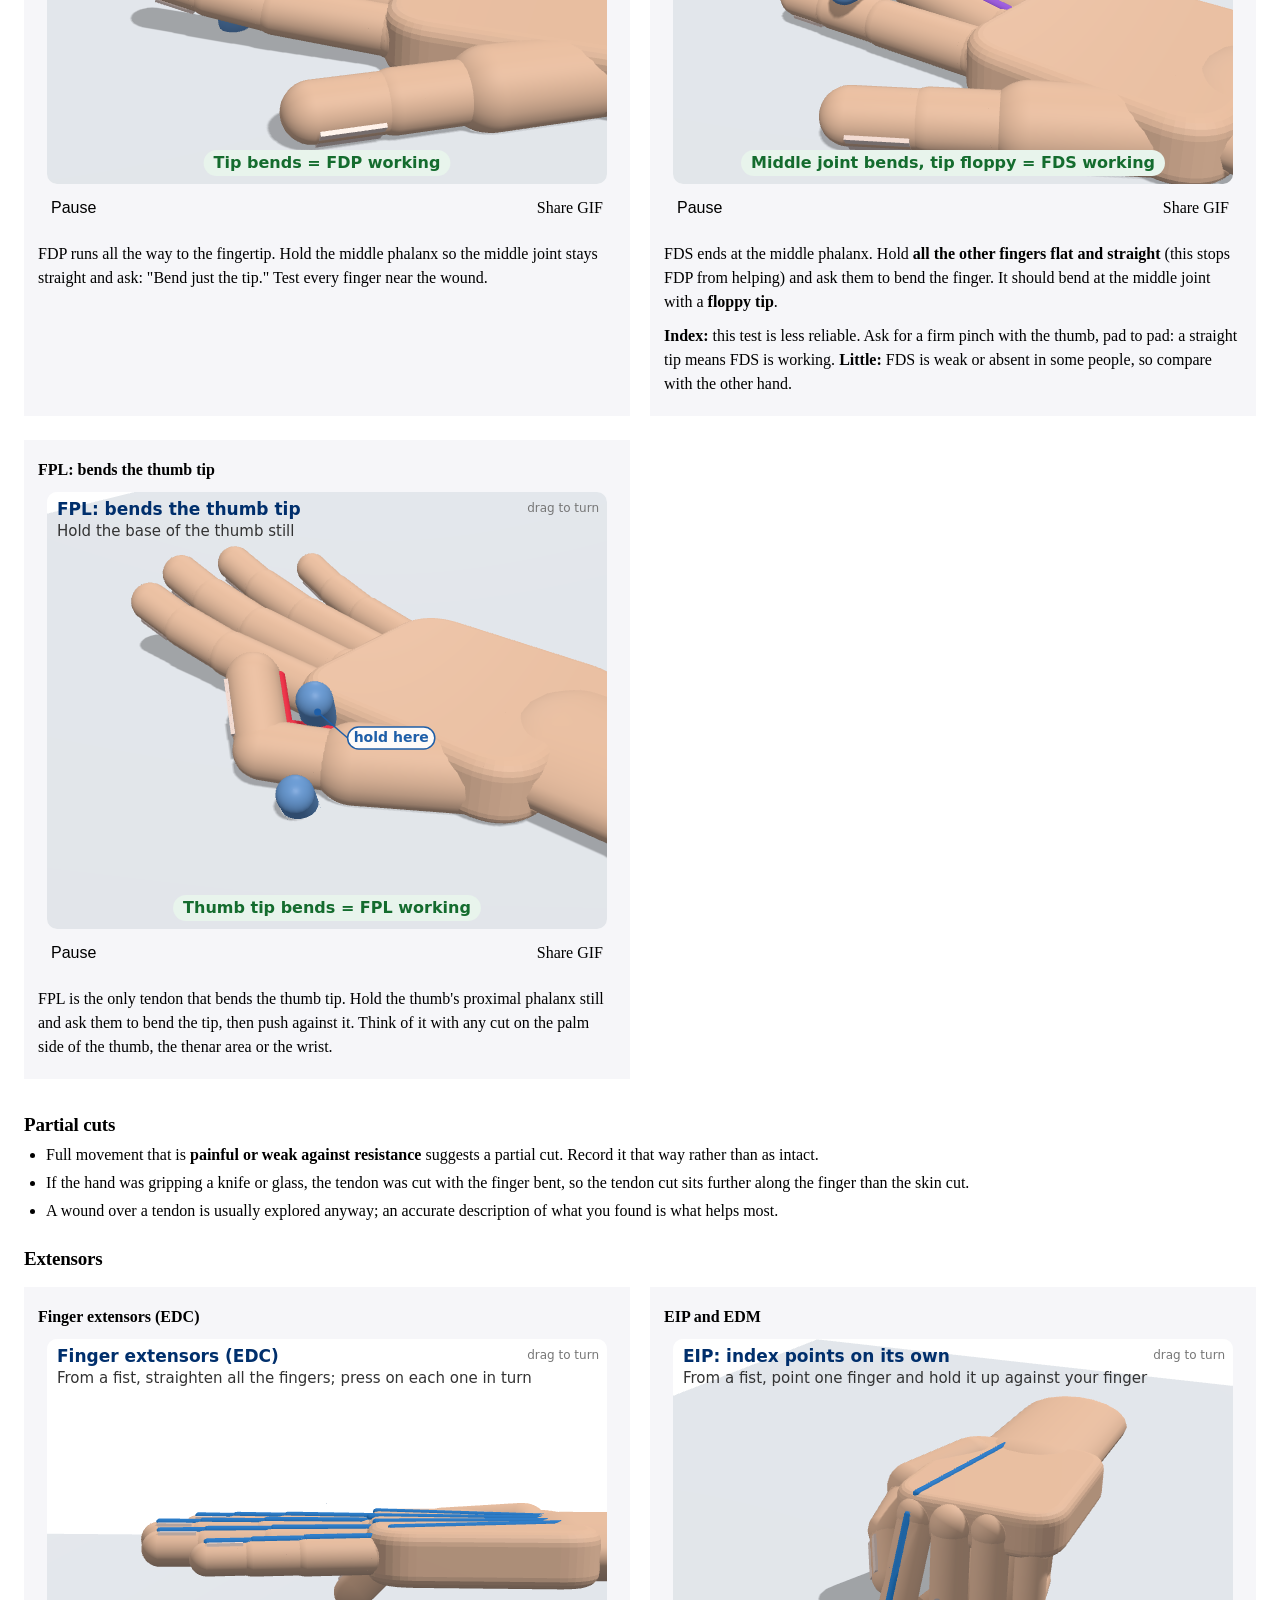
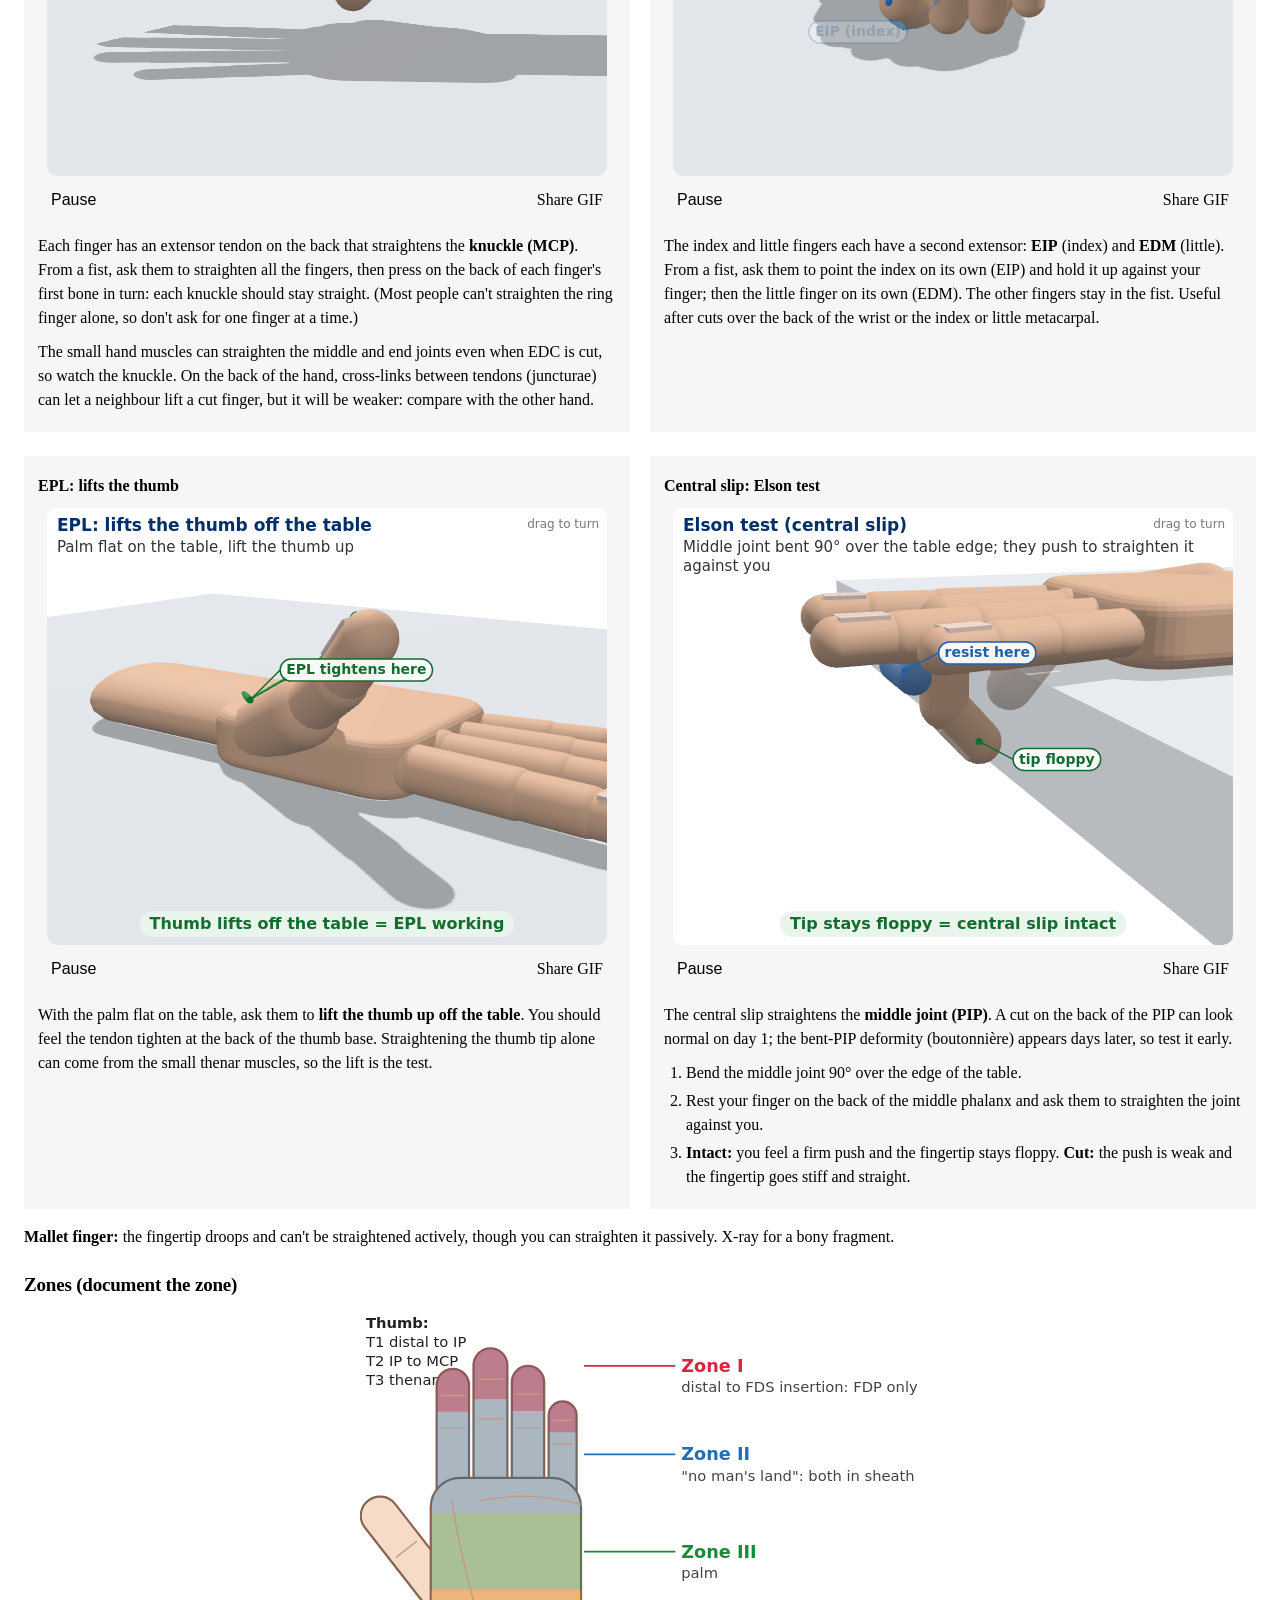
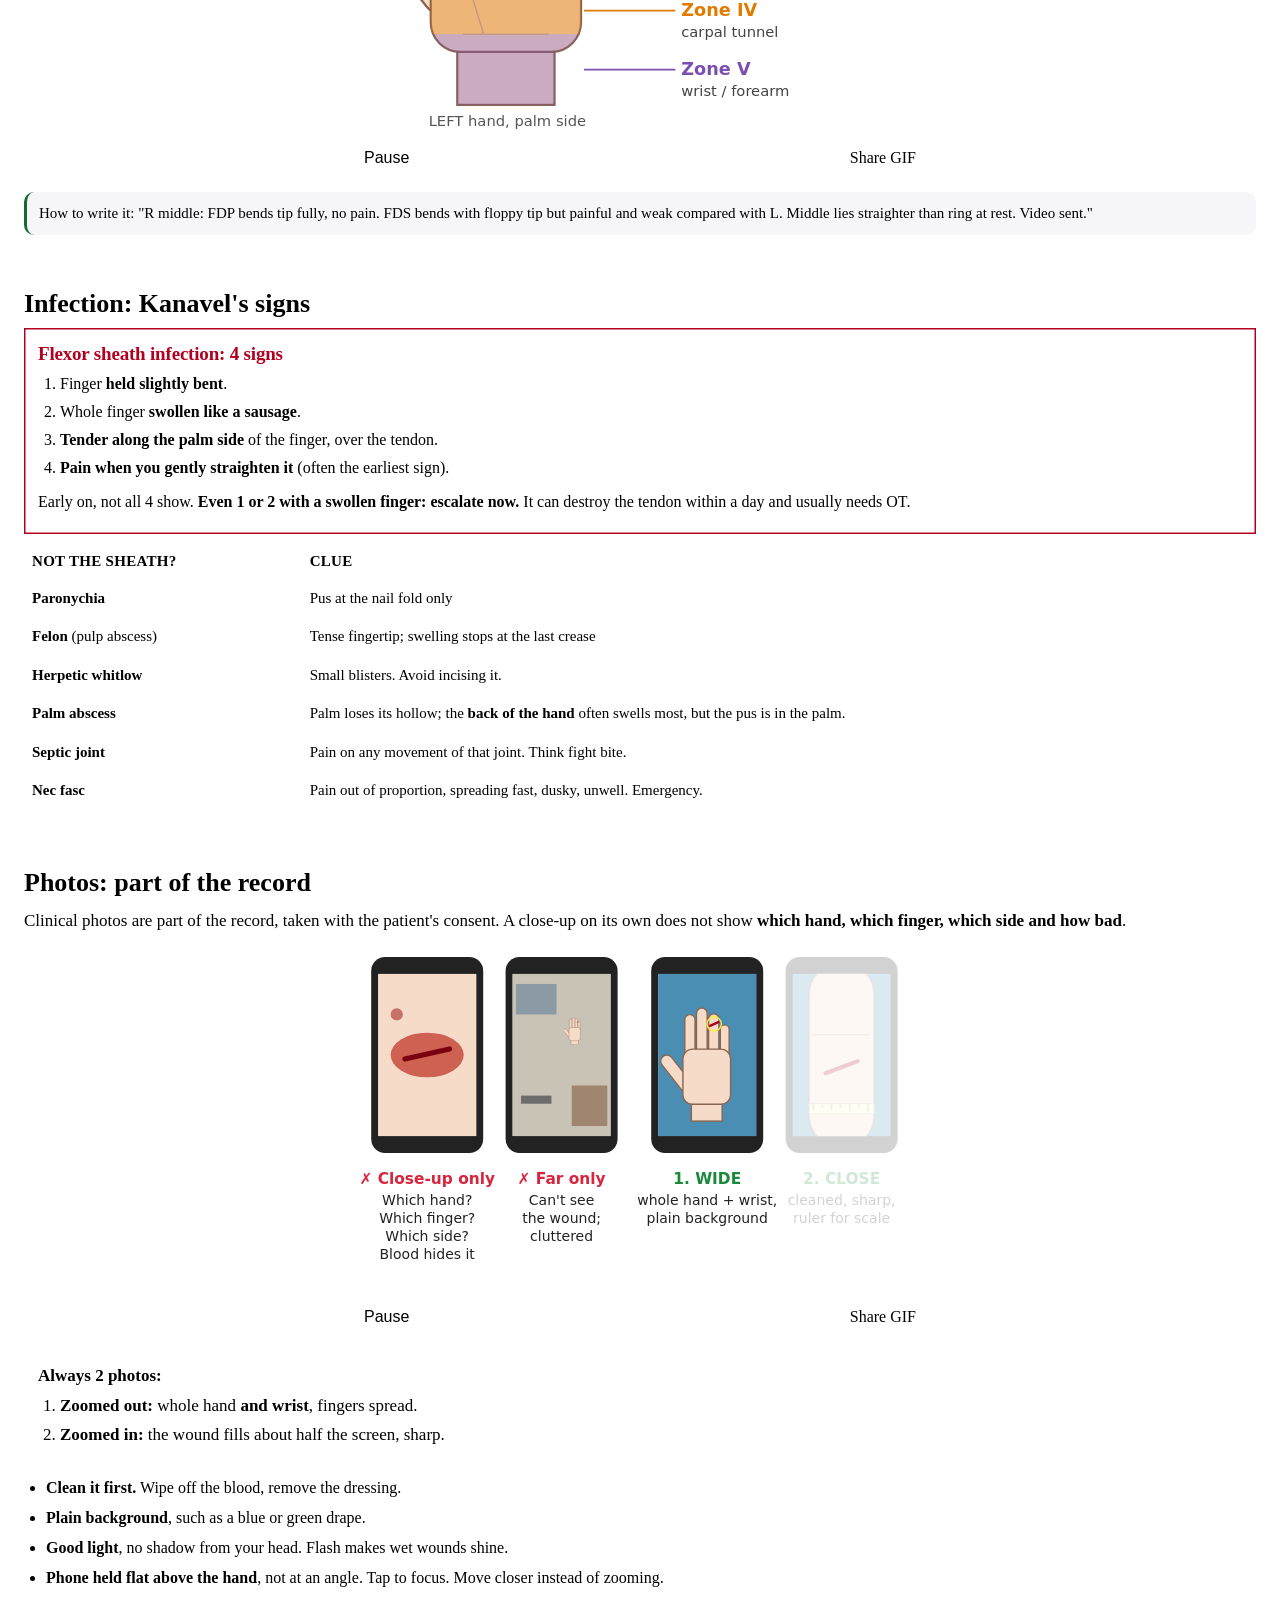
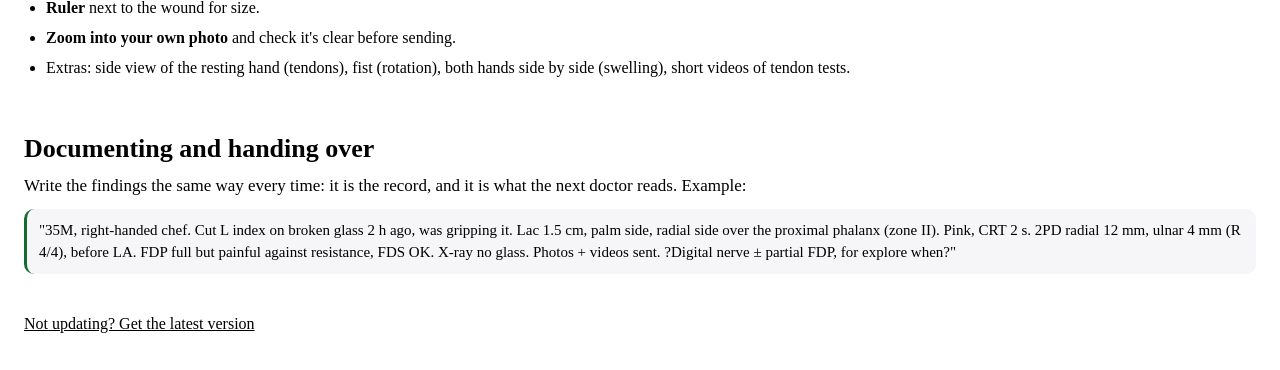
==== commit cb498f2d: "Babies: drop the "Suggest an edit" link and edit.html (page editor dropped, repo split S10) Also sto" ====
--- a/hand-babies/index.html
+++ b/hand-babies/index.html
@@ -6,8 +6,8 @@
 <meta name="robots" content="noindex, nofollow">
 <script>
 // The page now lives at hand.anawj.com/babies/. The same folder is still served at anawj.com/hand-babies/, so send
-// visitors on from there (path, query and # kept). Only when it is the top page: the page editor on anawj.com still
-// opens the old copy in a frame to edit its text. A no-op on hand.anawj.com, previews and localhost (no loop).
+// visitors on from there (path, query and # kept). Only when it is the top page.
+// A no-op on hand.anawj.com, previews and localhost (no loop).
 if (top === self && /^(www\.)?anawj\.com$/.test(location.hostname))
   location.replace('https://hand.anawj.com/babies/' + location.pathname.replace(/^\/hand-babies\/?/, '') + location.search + location.hash);
 </script>
@@ -343,7 +343,6 @@
 </section>
 
 <footer>
-  <ul class="a-list edit-link"><li><a class="a-row" href="https://anawj.com/edit/?page=%2Fhand-babies%2F"><span class="a-row-text">Spotted something wrong? Suggest an edit</span><span class="a-chev" aria-hidden="true"></span></a></li></ul>
   <p id="appver" hidden></p>
   <p><button type="button" id="getlatest" class="linkbtn">Not updating? Get the latest version</button> <span id="getlatest-msg" role="status"></span></p>
 </footer>
--- a/hand-babies/style.css
+++ b/hand-babies/style.css
@@ -90,7 +90,6 @@
 /* footer: note, edit link, then the two small muted lines (app version, get the latest version) */
 footer { padding: 8px 0 16px; }
 footer > .a-footnote:first-child { margin: 18px 16px 12px; }
-footer .edit-link .a-row { color: var(--a-tint); }
 footer > p#appver, footer > p:last-child { margin: 0 16px; color: var(--a-ink-2); font-size: var(--a-text-xs); line-height: 1.4; }
 footer > p#appver { margin-top: 18px; }
 footer .linkbtn {
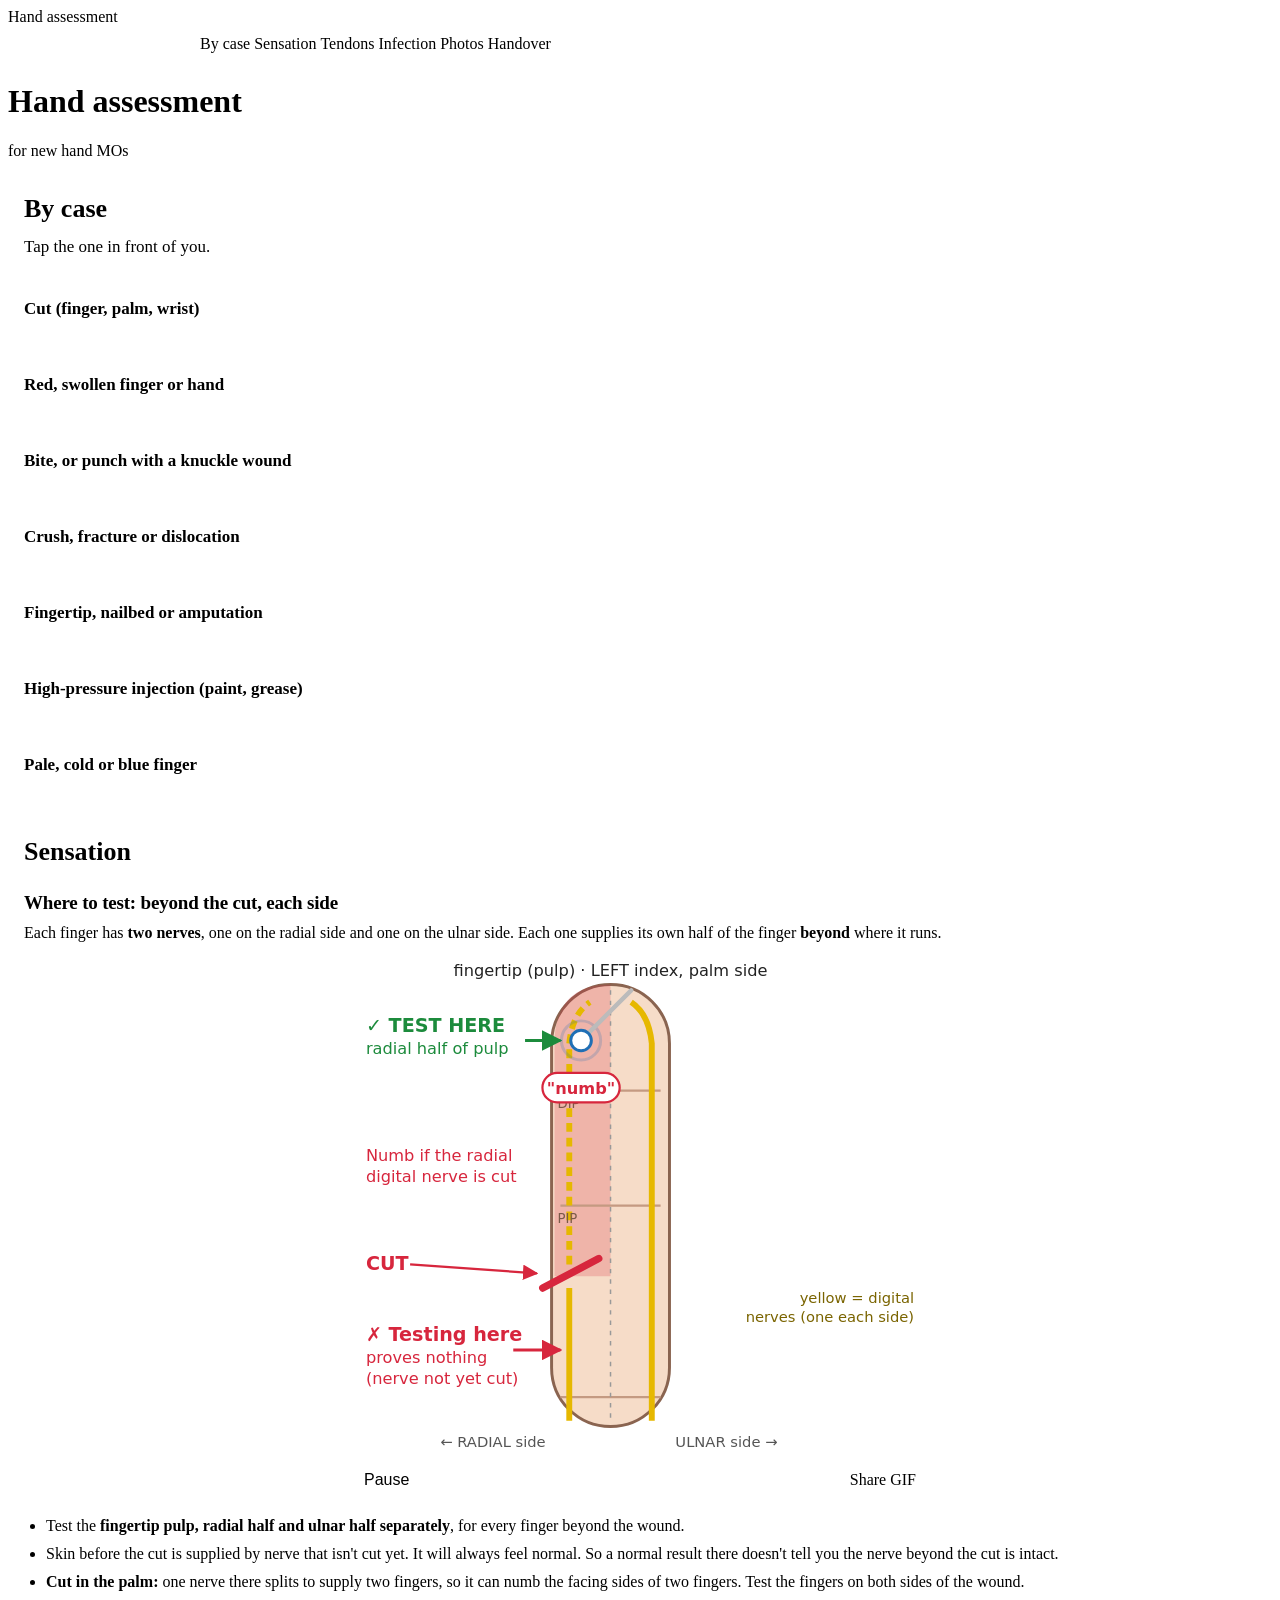
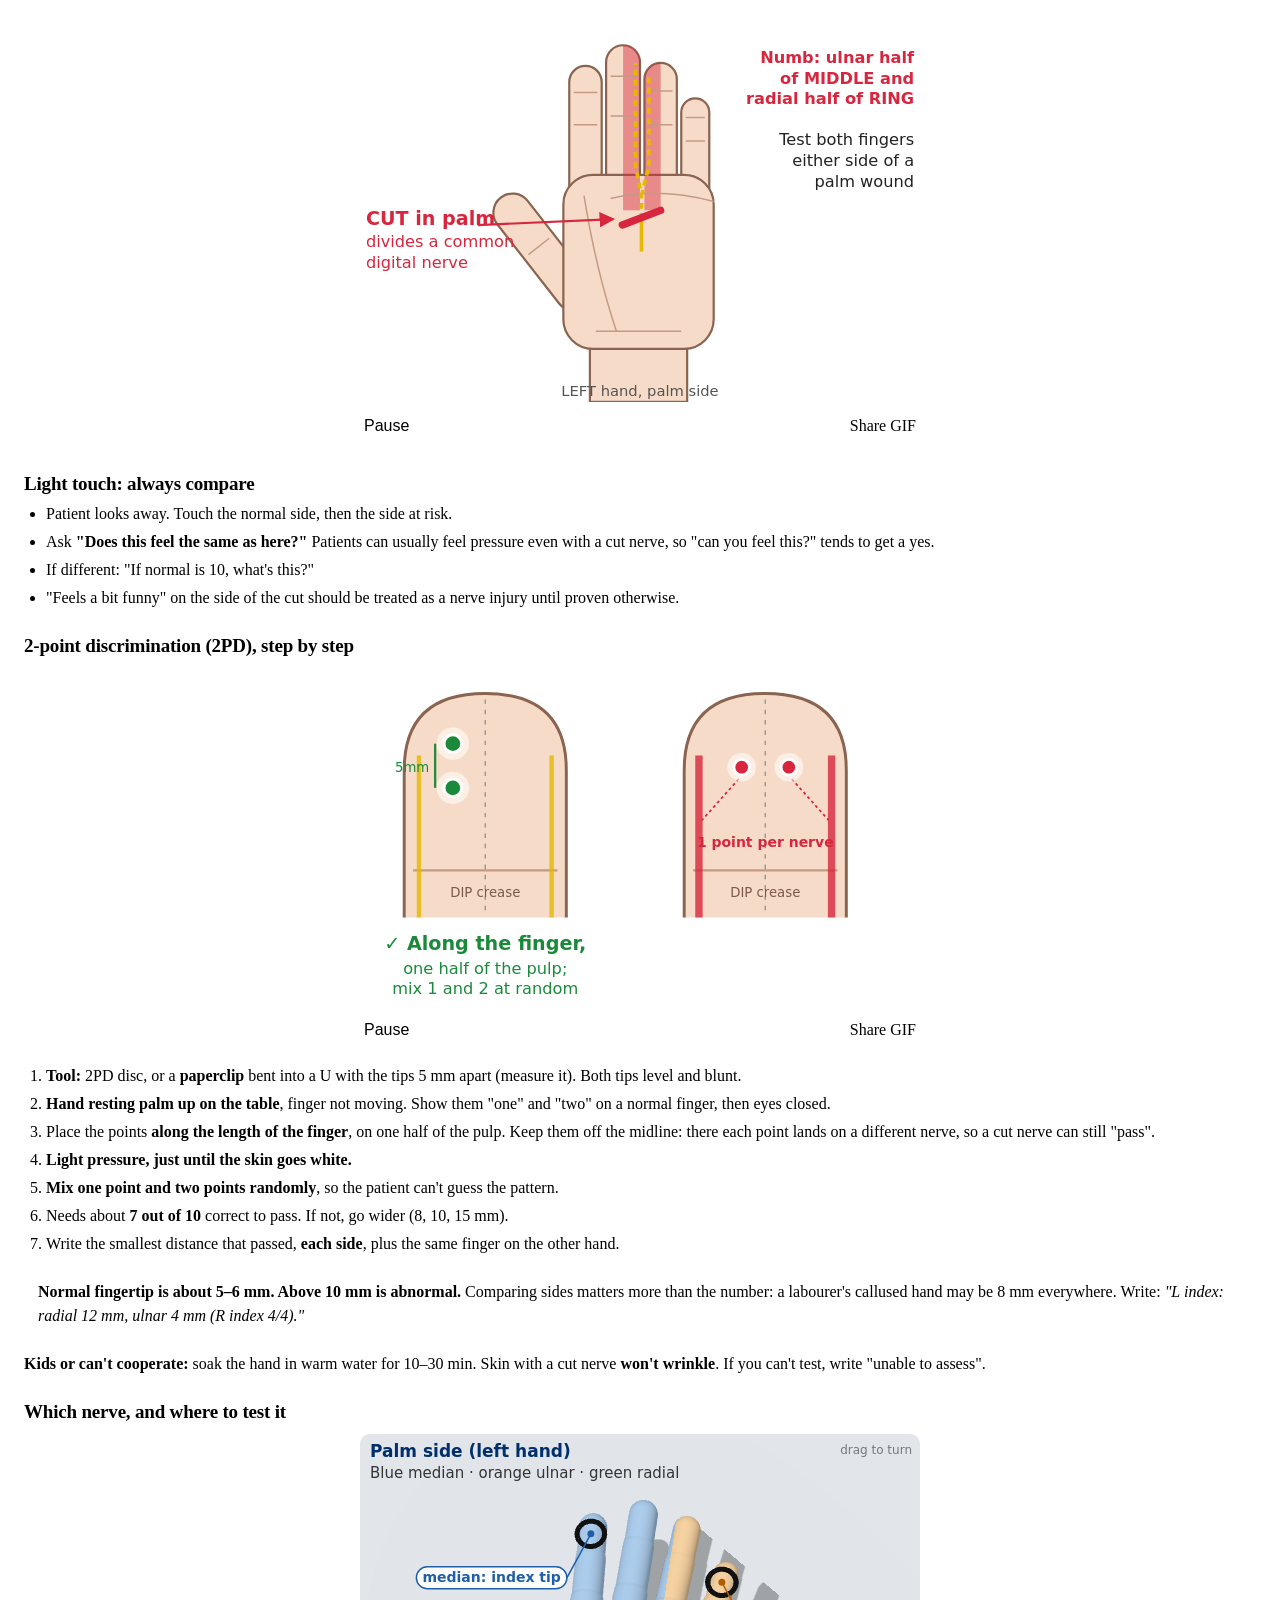
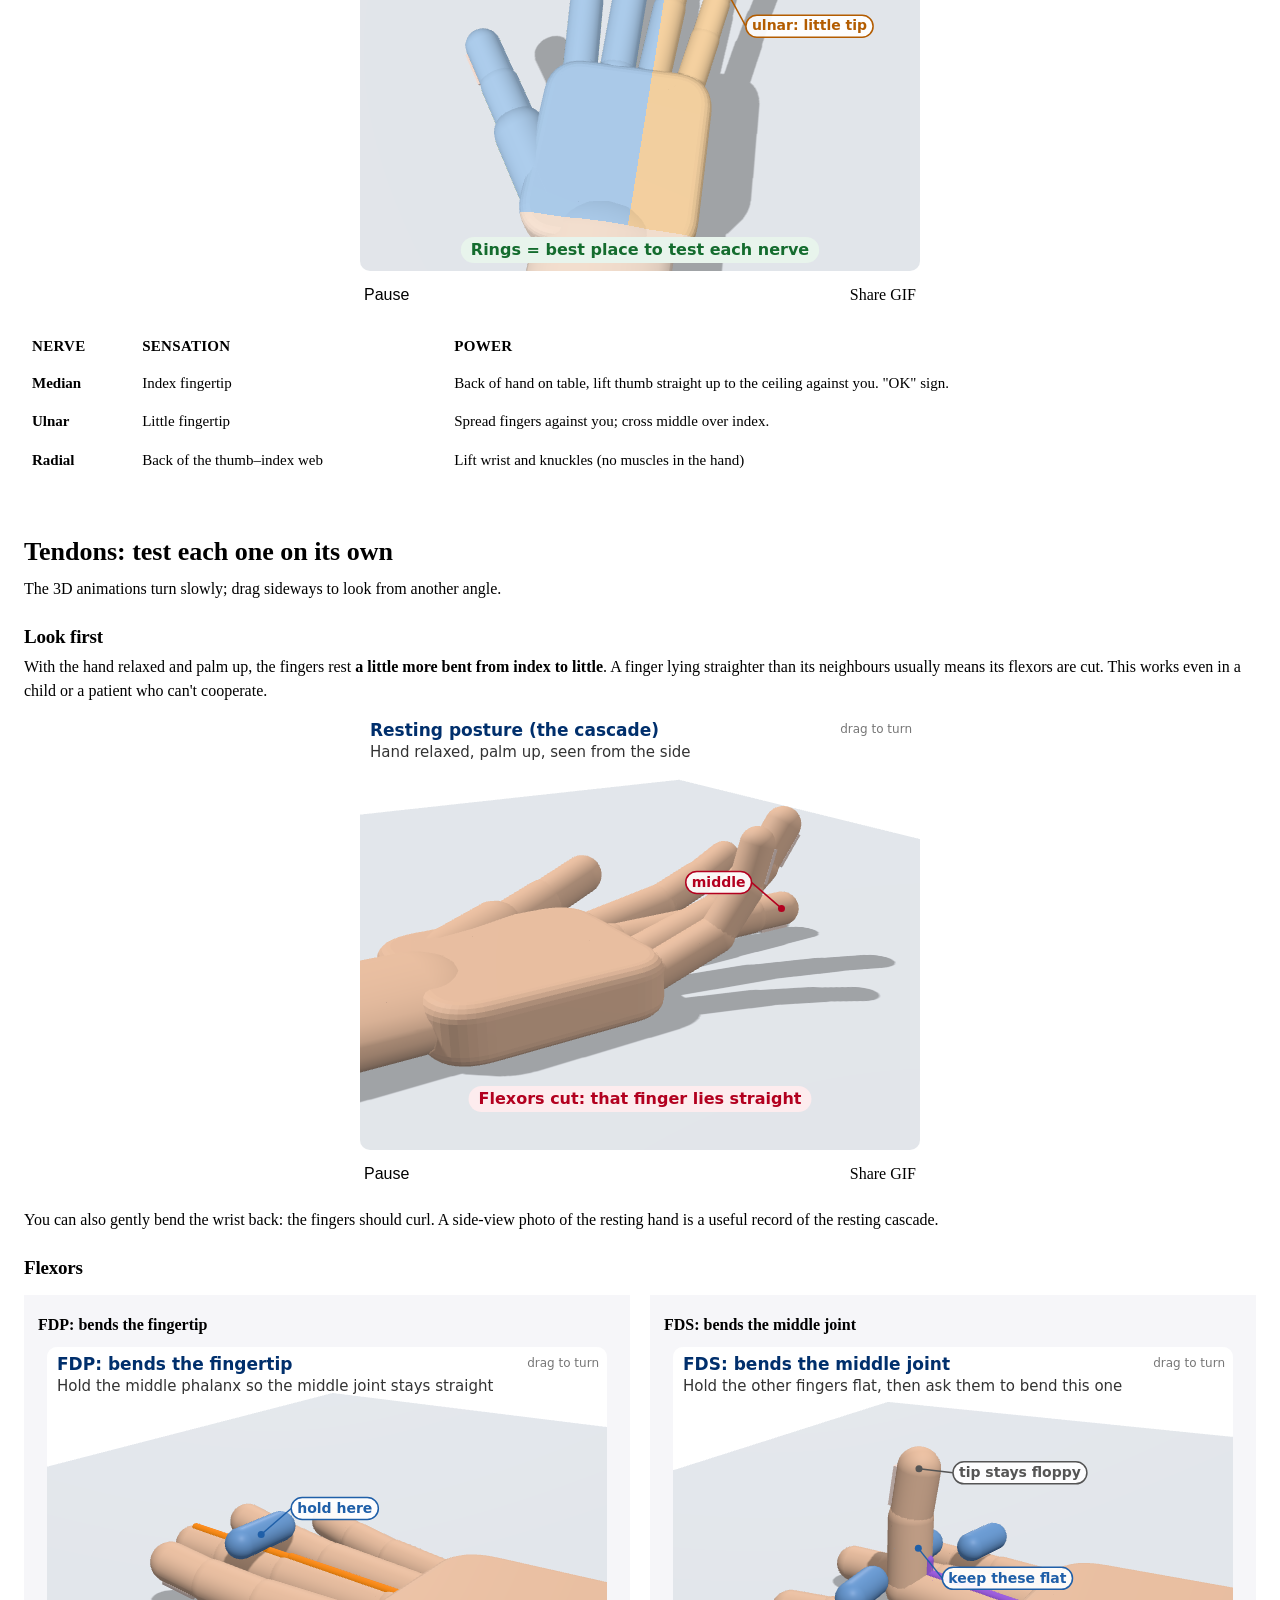
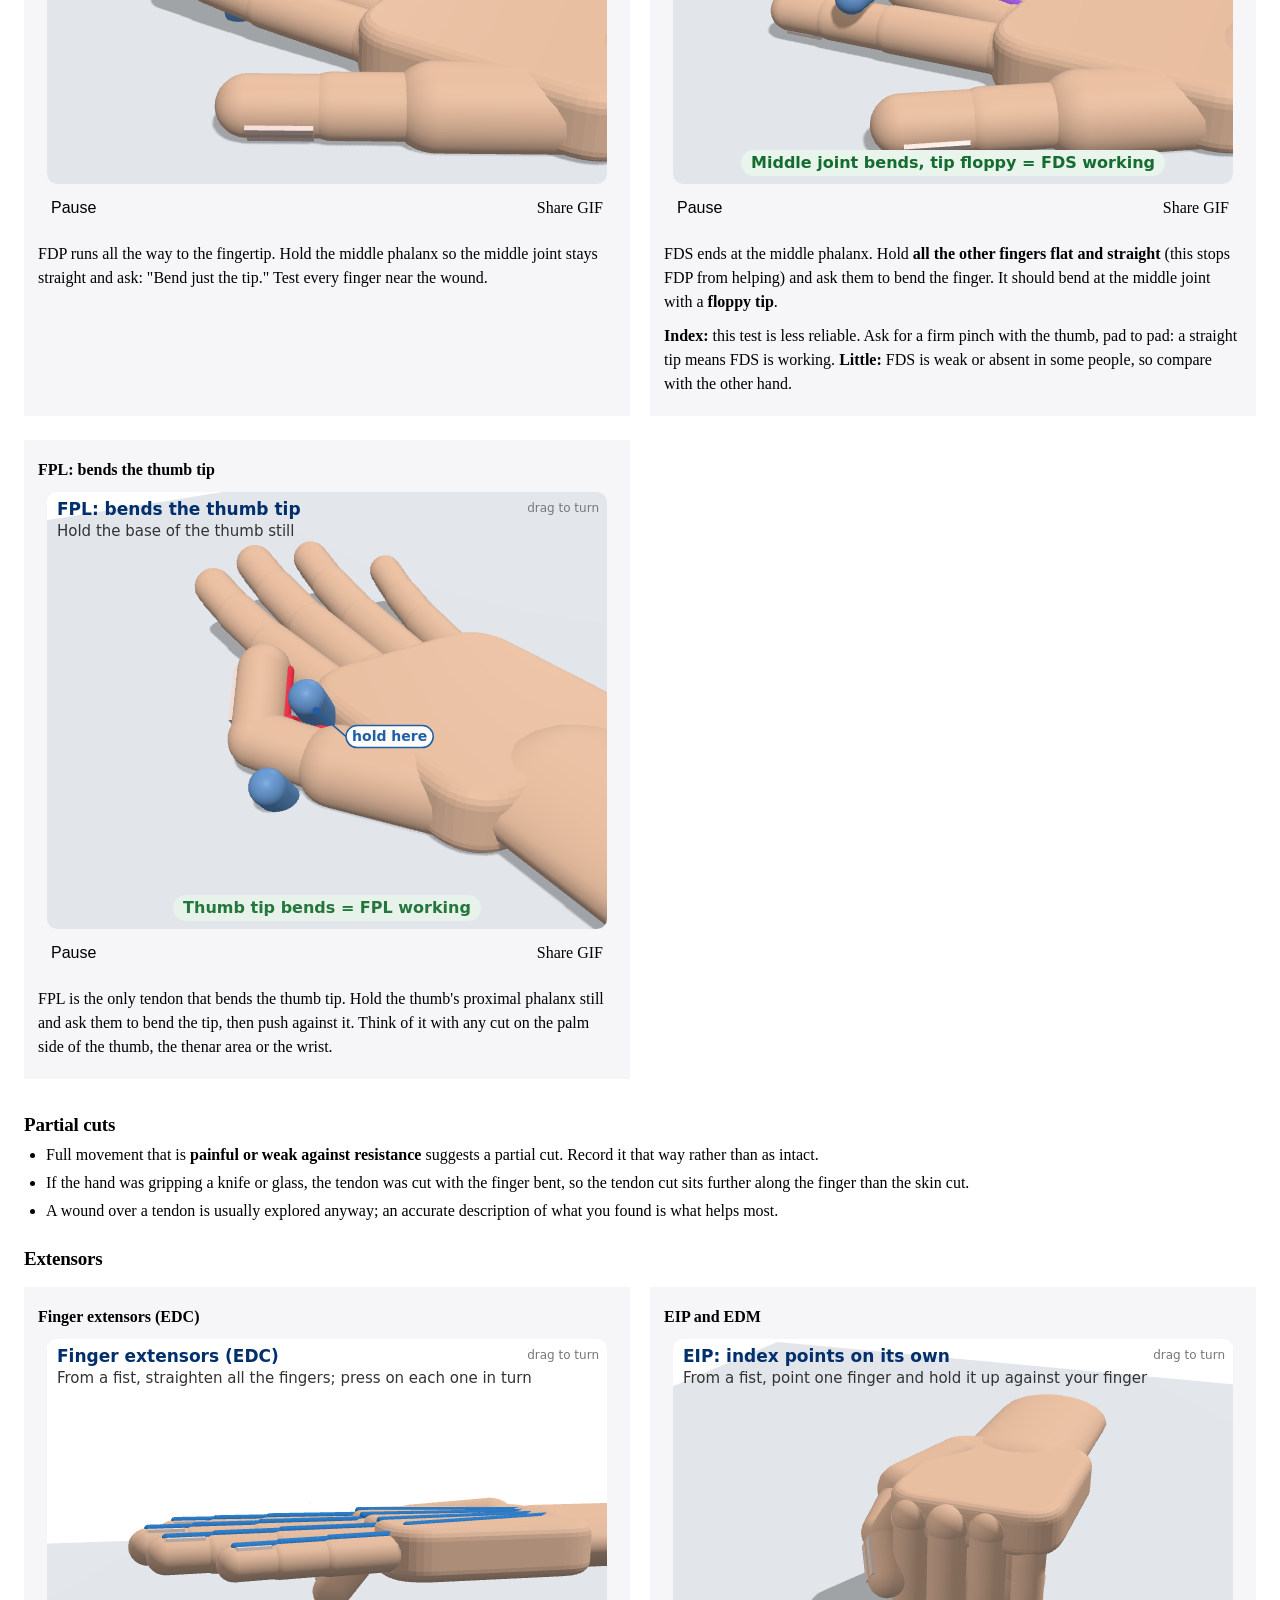
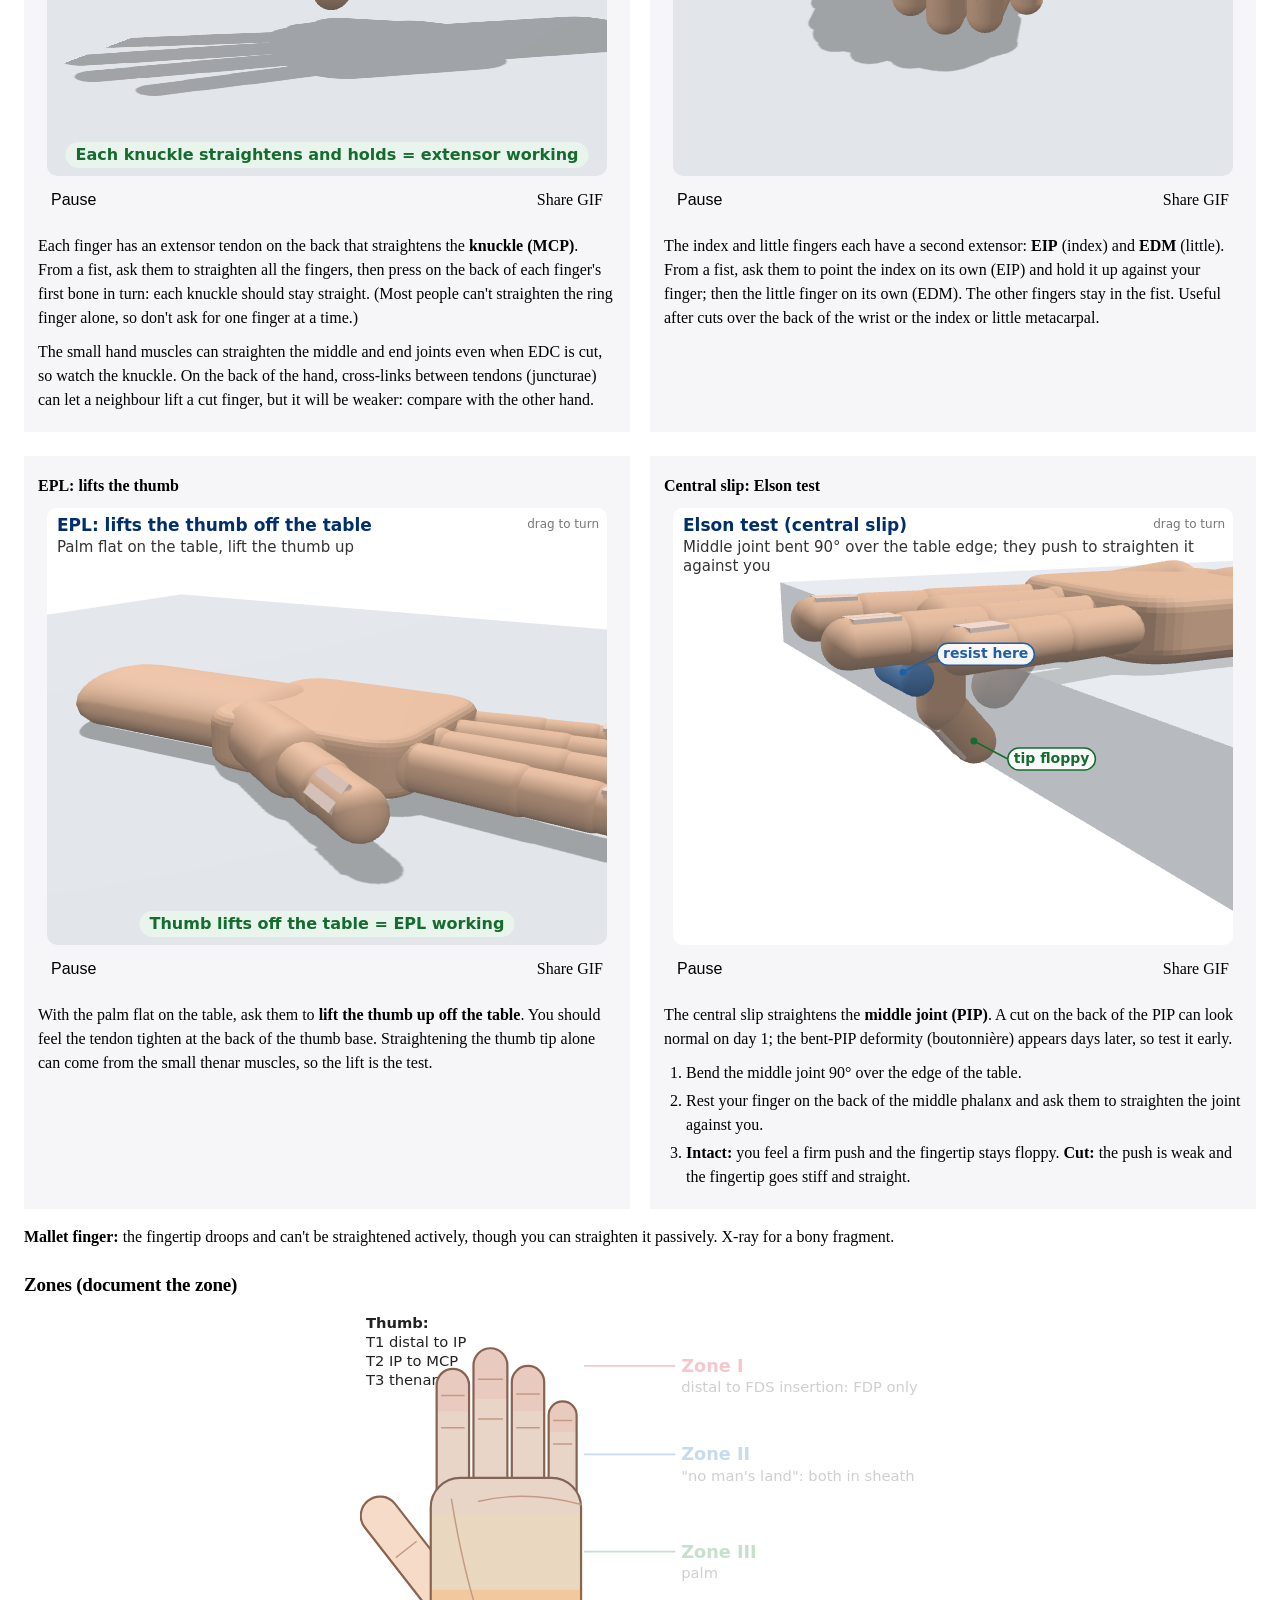
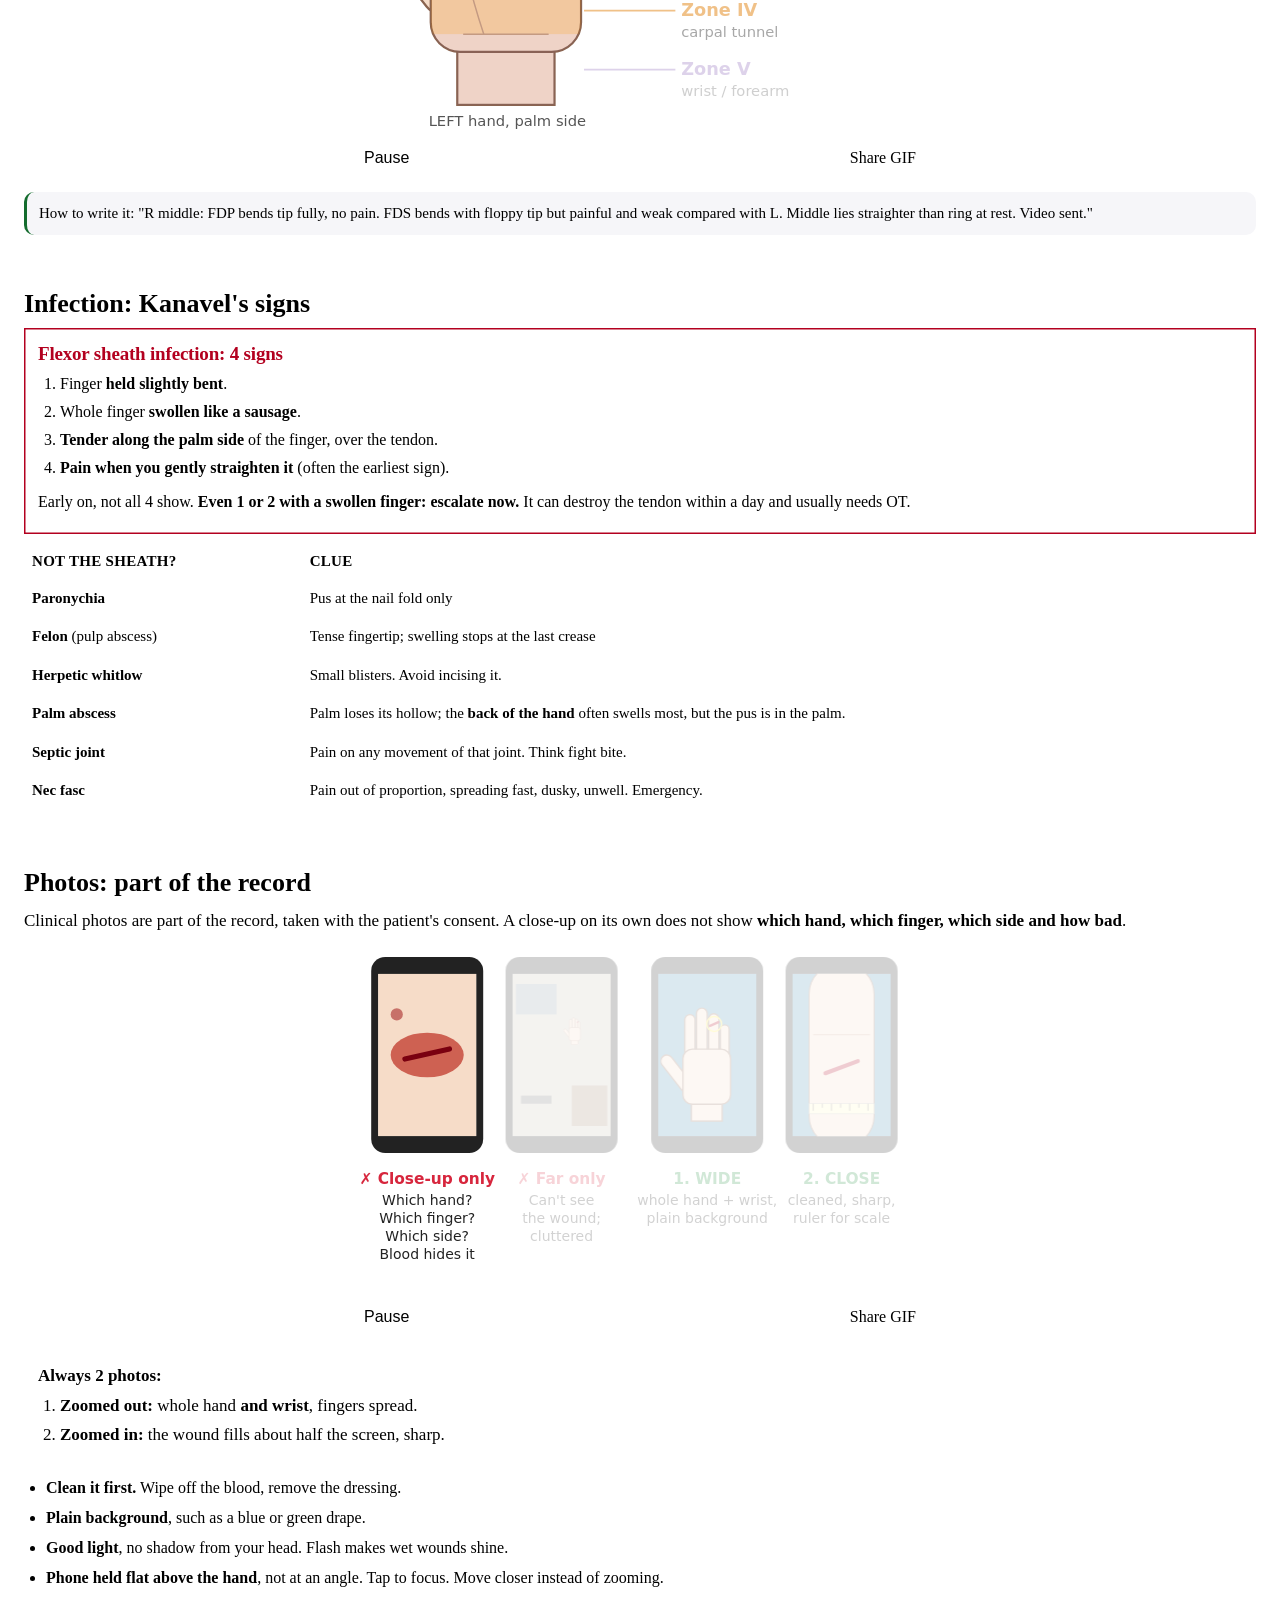
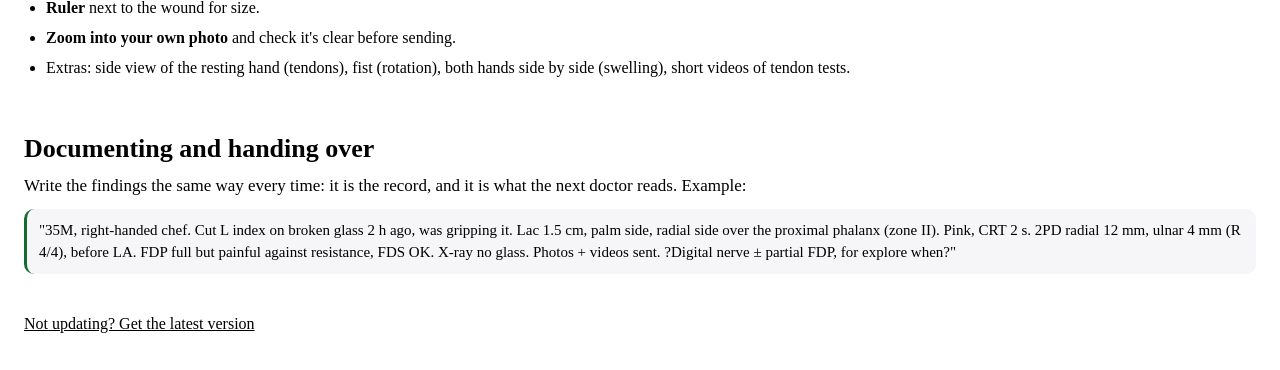
==== commit 374a4a82: "All hand apps: installable, with app icons Adds a manifest (id = start_url, so it matches what Chrom" ====
--- a/hand-babies/index.html
+++ b/hand-babies/index.html
@@ -15,9 +15,13 @@
 <meta name="apple-mobile-web-app-capable" content="yes">
 <meta name="mobile-web-app-capable" content="yes">
 <meta name="apple-mobile-web-app-status-bar-style" content="default">
+<meta name="apple-mobile-web-app-title" content="Hand exam">
 <title>Hand assessment</title>
 <meta name="description" content="Crash course for new hand surgery MOs: accurate sensation, 2-point discrimination, individual tendon testing, Kanavel's signs and photos for remote review.">
-<link rel="icon" href="data:image/svg+xml,%3Csvg xmlns='http://www.w3.org/2000/svg' viewBox='0 0 32 32'%3E%3Crect width='32' height='32' rx='6' fill='%23002f6c'/%3E%3Ctext x='16' y='23' font-size='18' text-anchor='middle' fill='white' font-family='sans-serif' font-weight='700'%3EH%3C/text%3E%3C/svg%3E">
+<link rel="manifest" href="manifest.webmanifest">
+<link rel="icon" href="icons/icon.svg" type="image/svg+xml">
+<link rel="icon" href="icons/favicon-32.png" sizes="32x32">
+<link rel="apple-touch-icon" href="icons/apple-touch-icon.png">
 <link rel="stylesheet" href="https://design.anawj.com/v1/tokens.css">
 <link rel="stylesheet" href="https://design.anawj.com/v1/app.css">
 <link rel="stylesheet" href="style.css">
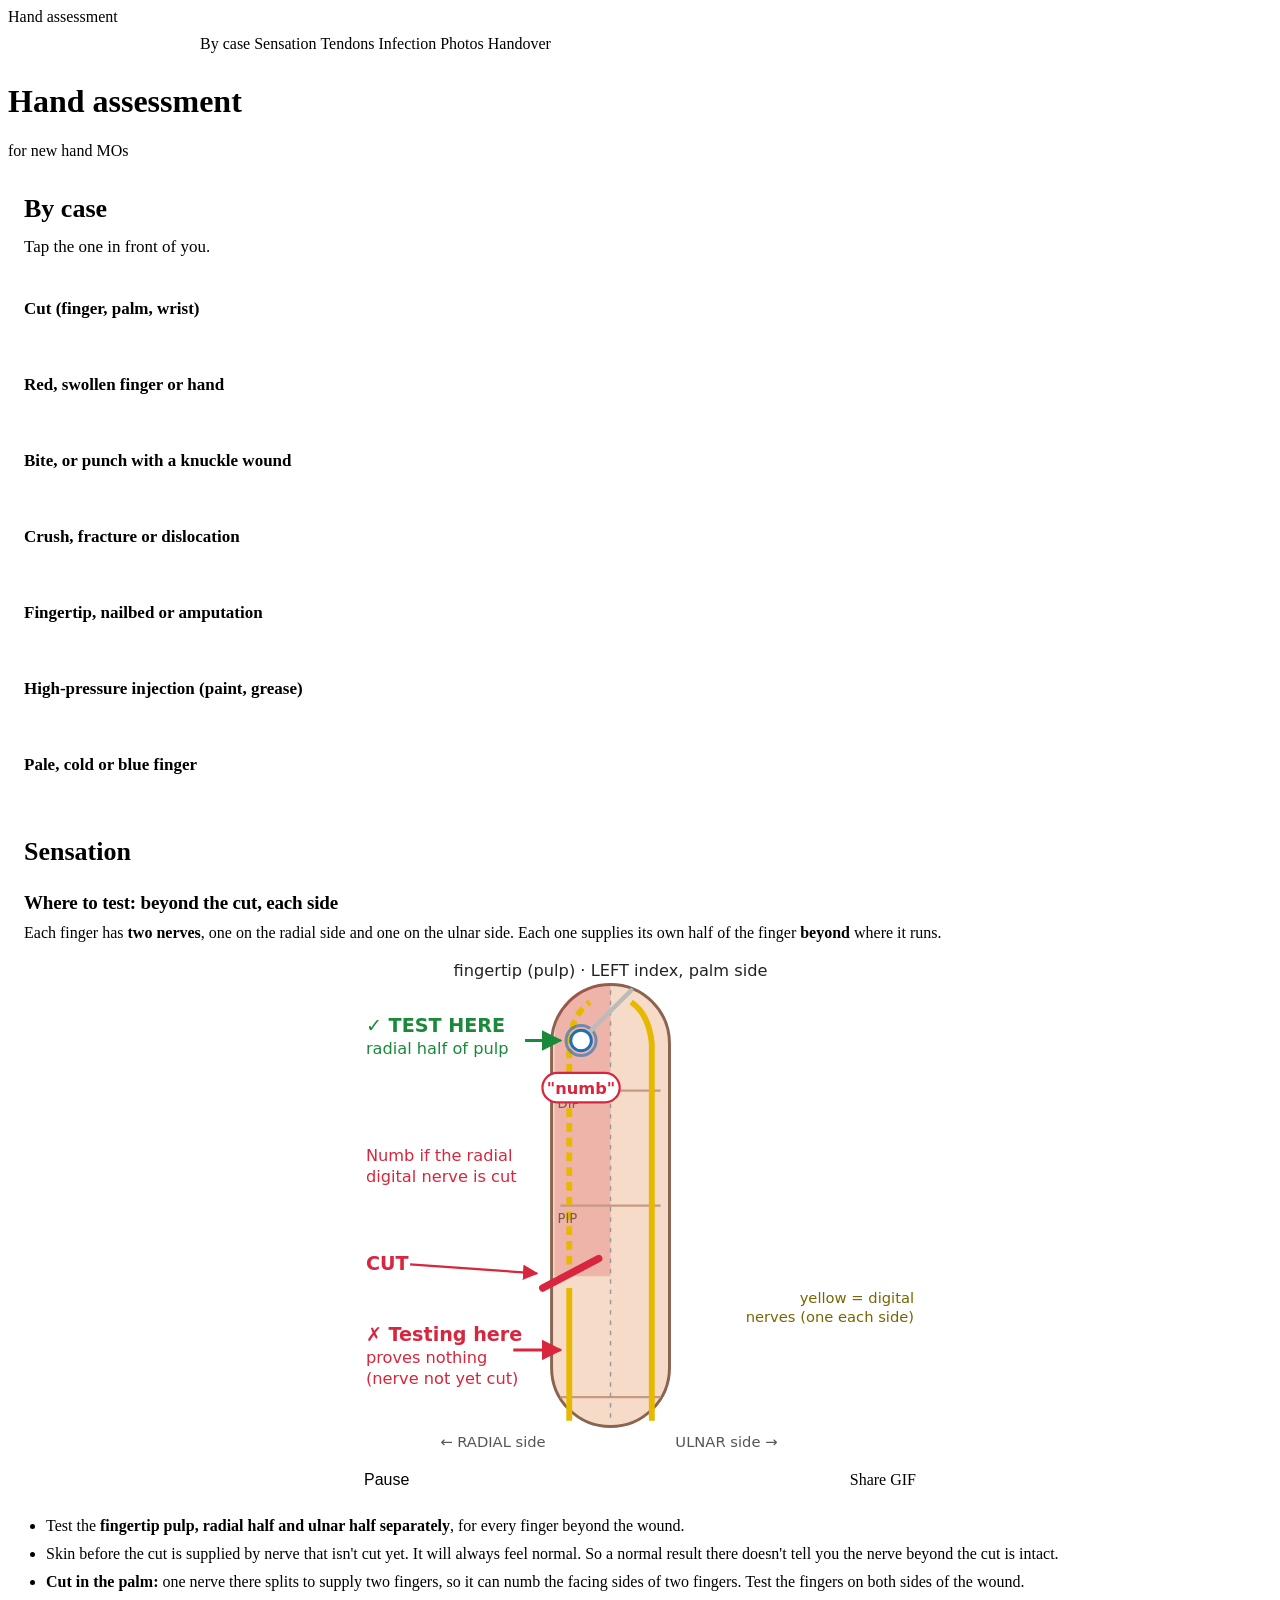
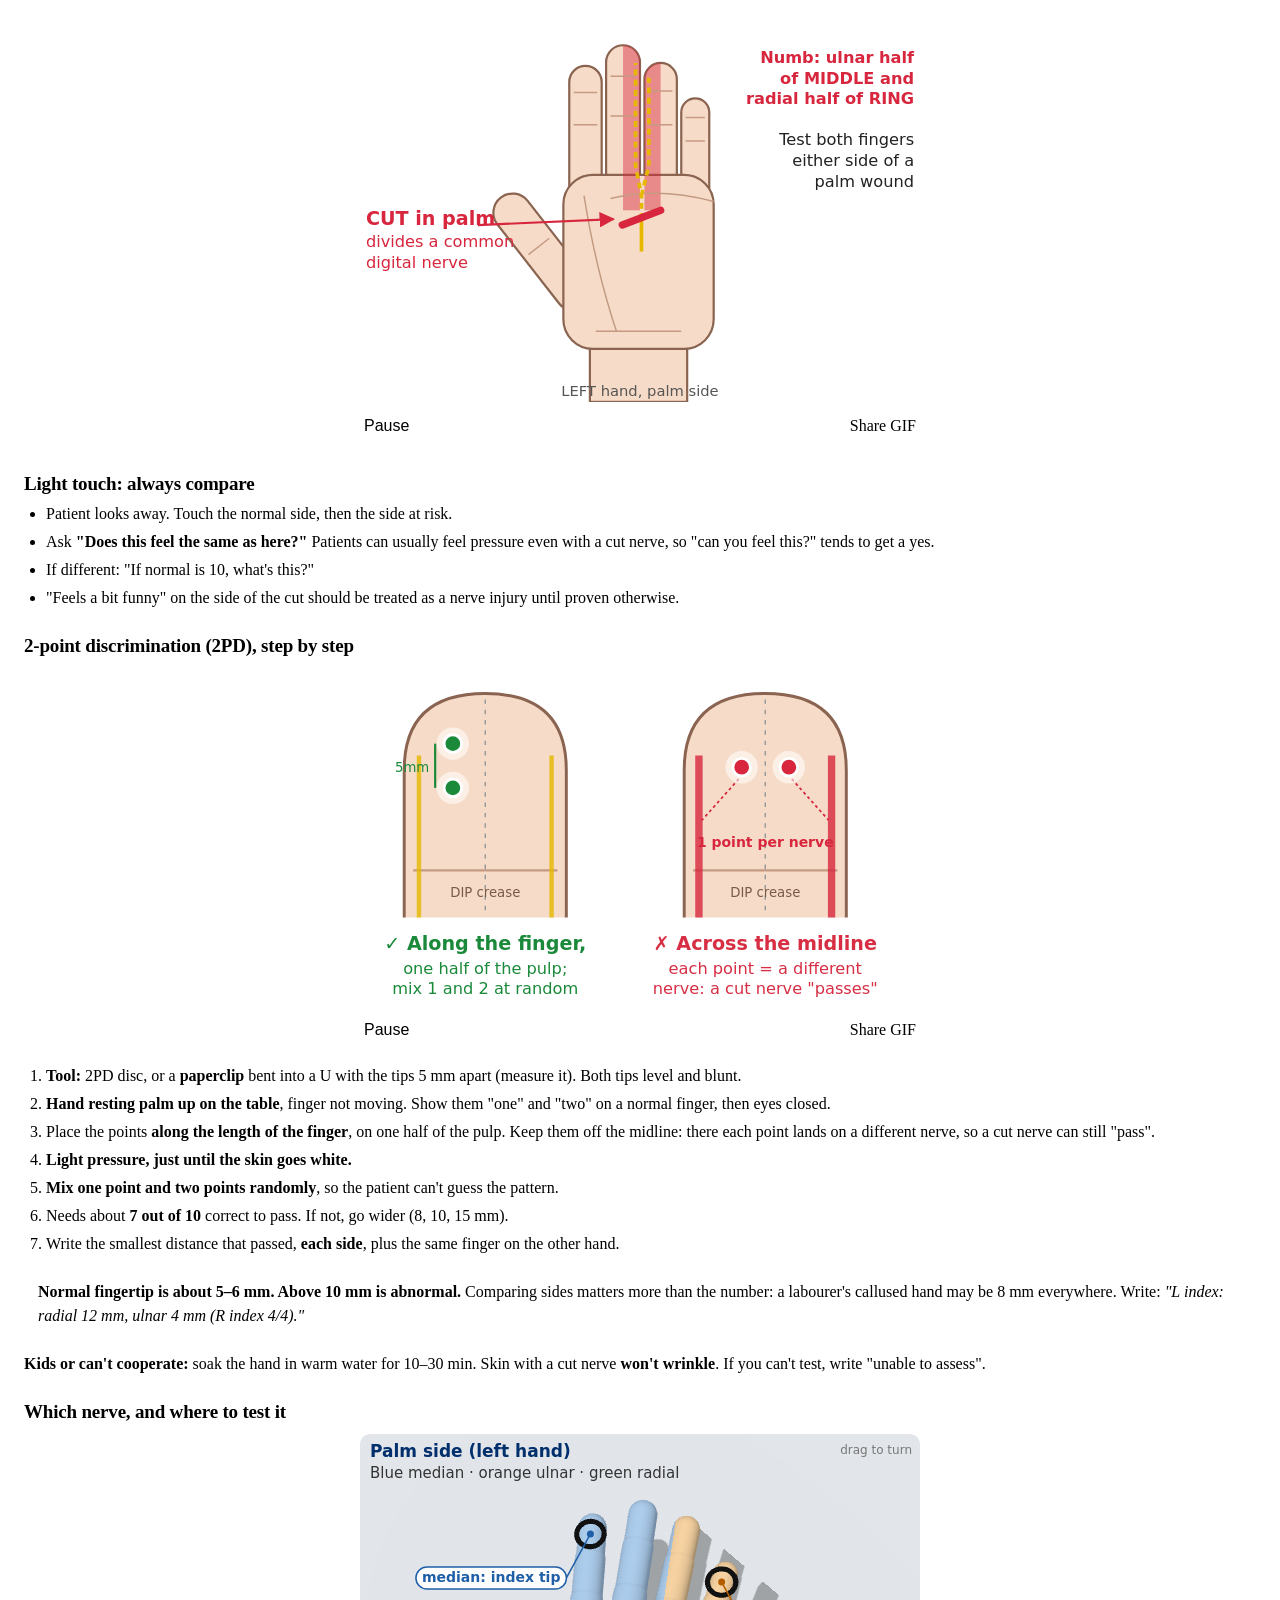
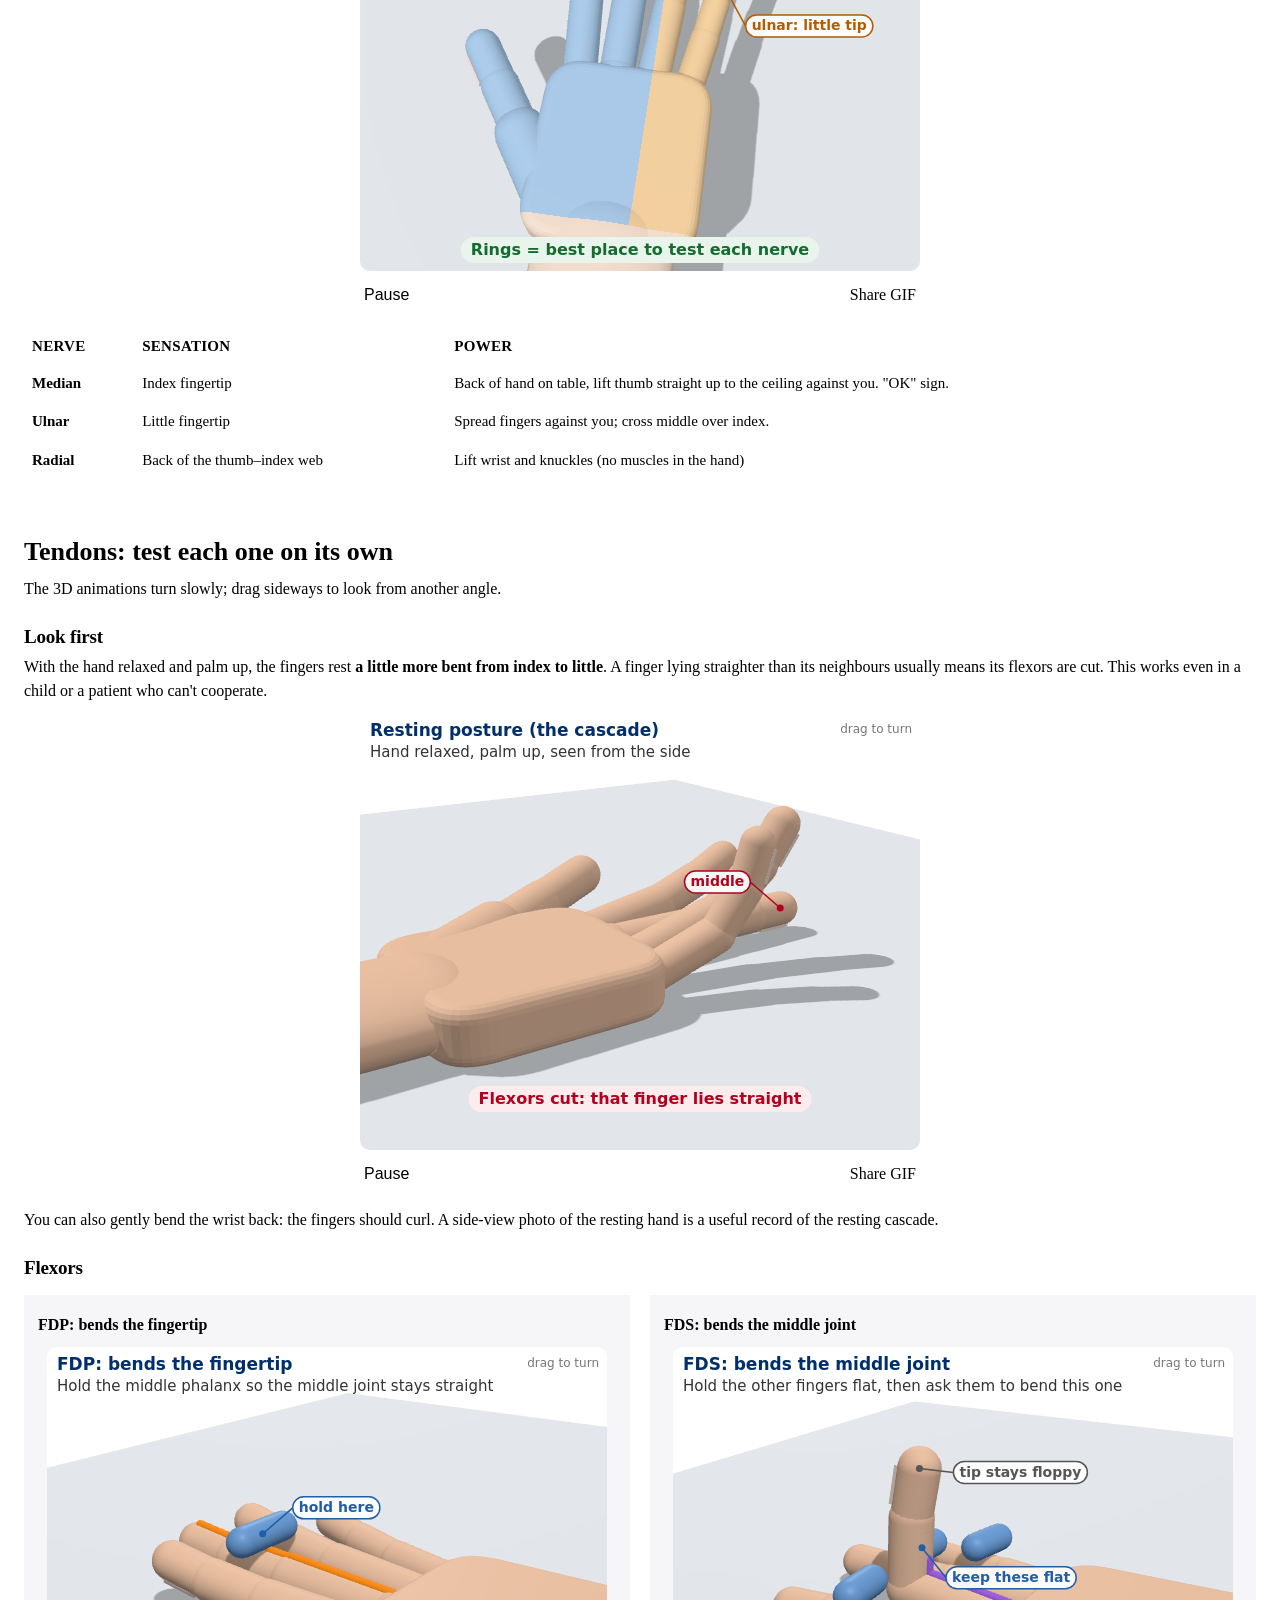
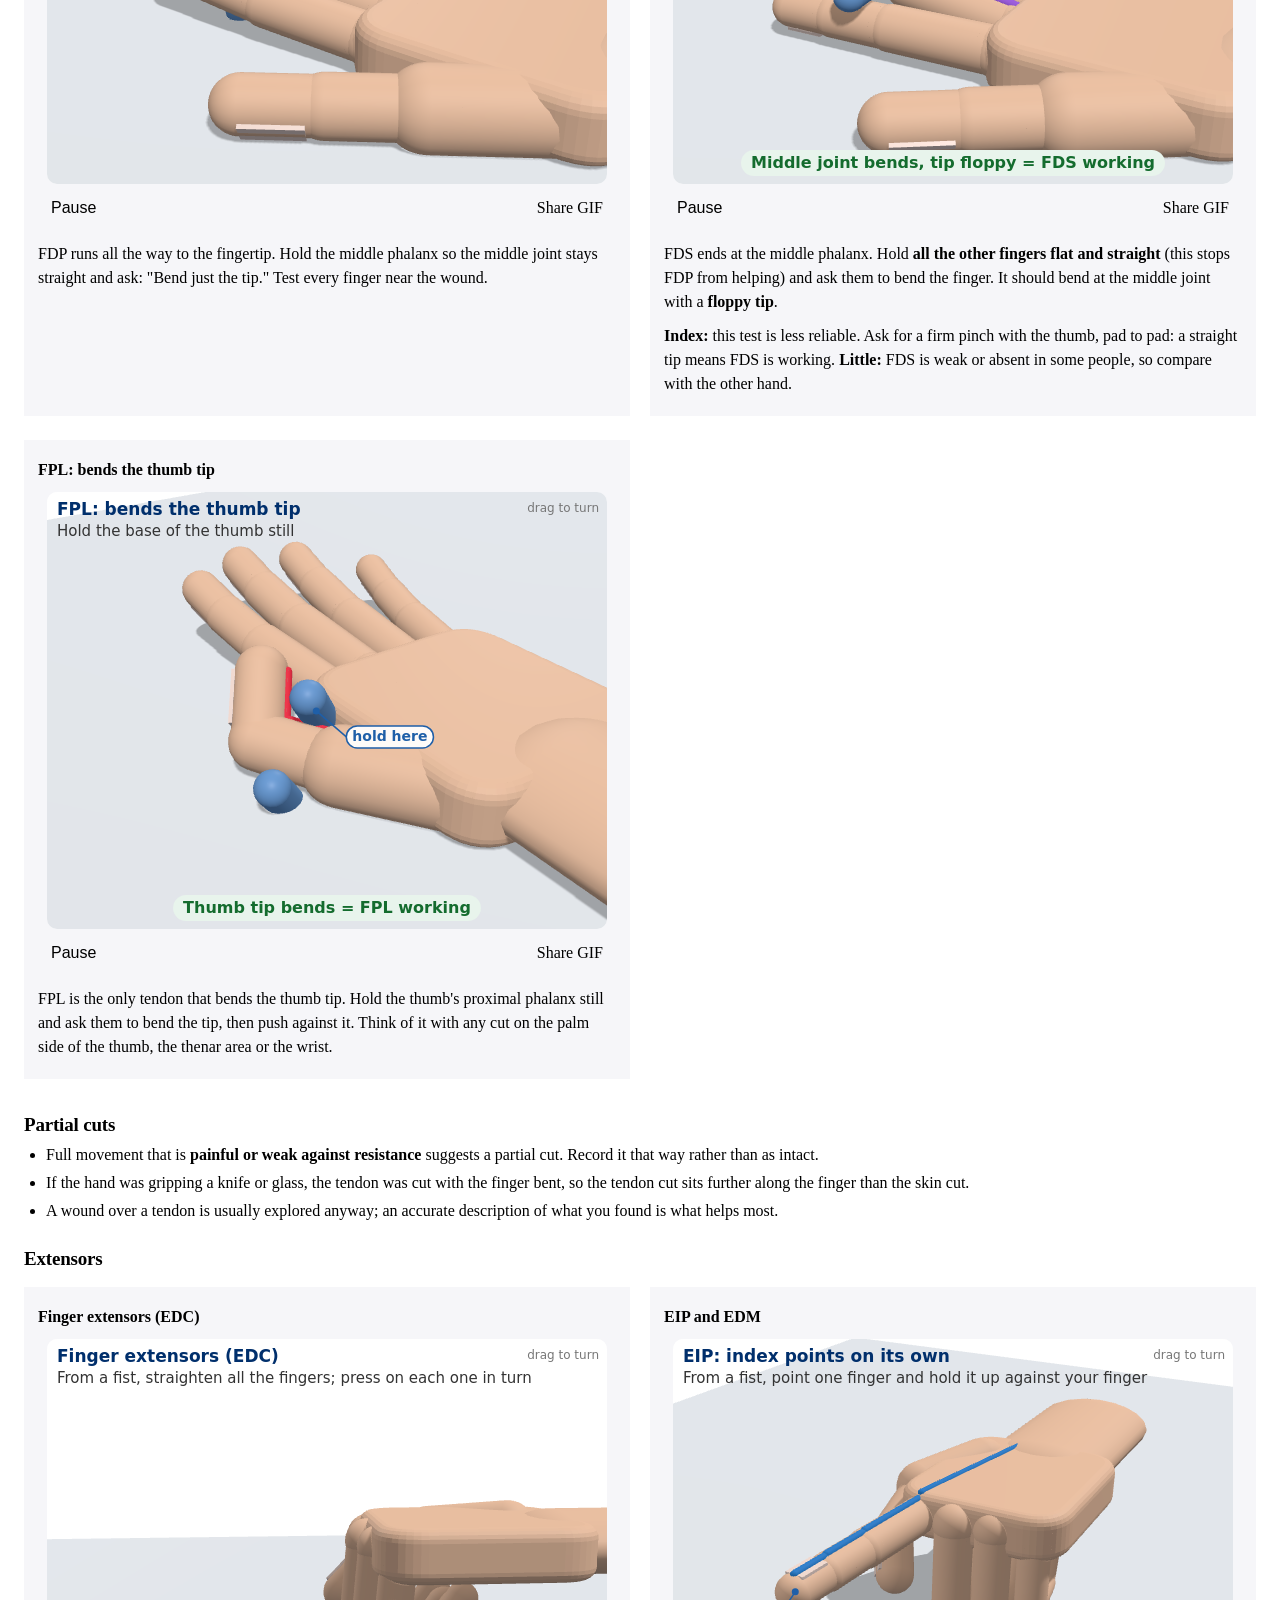
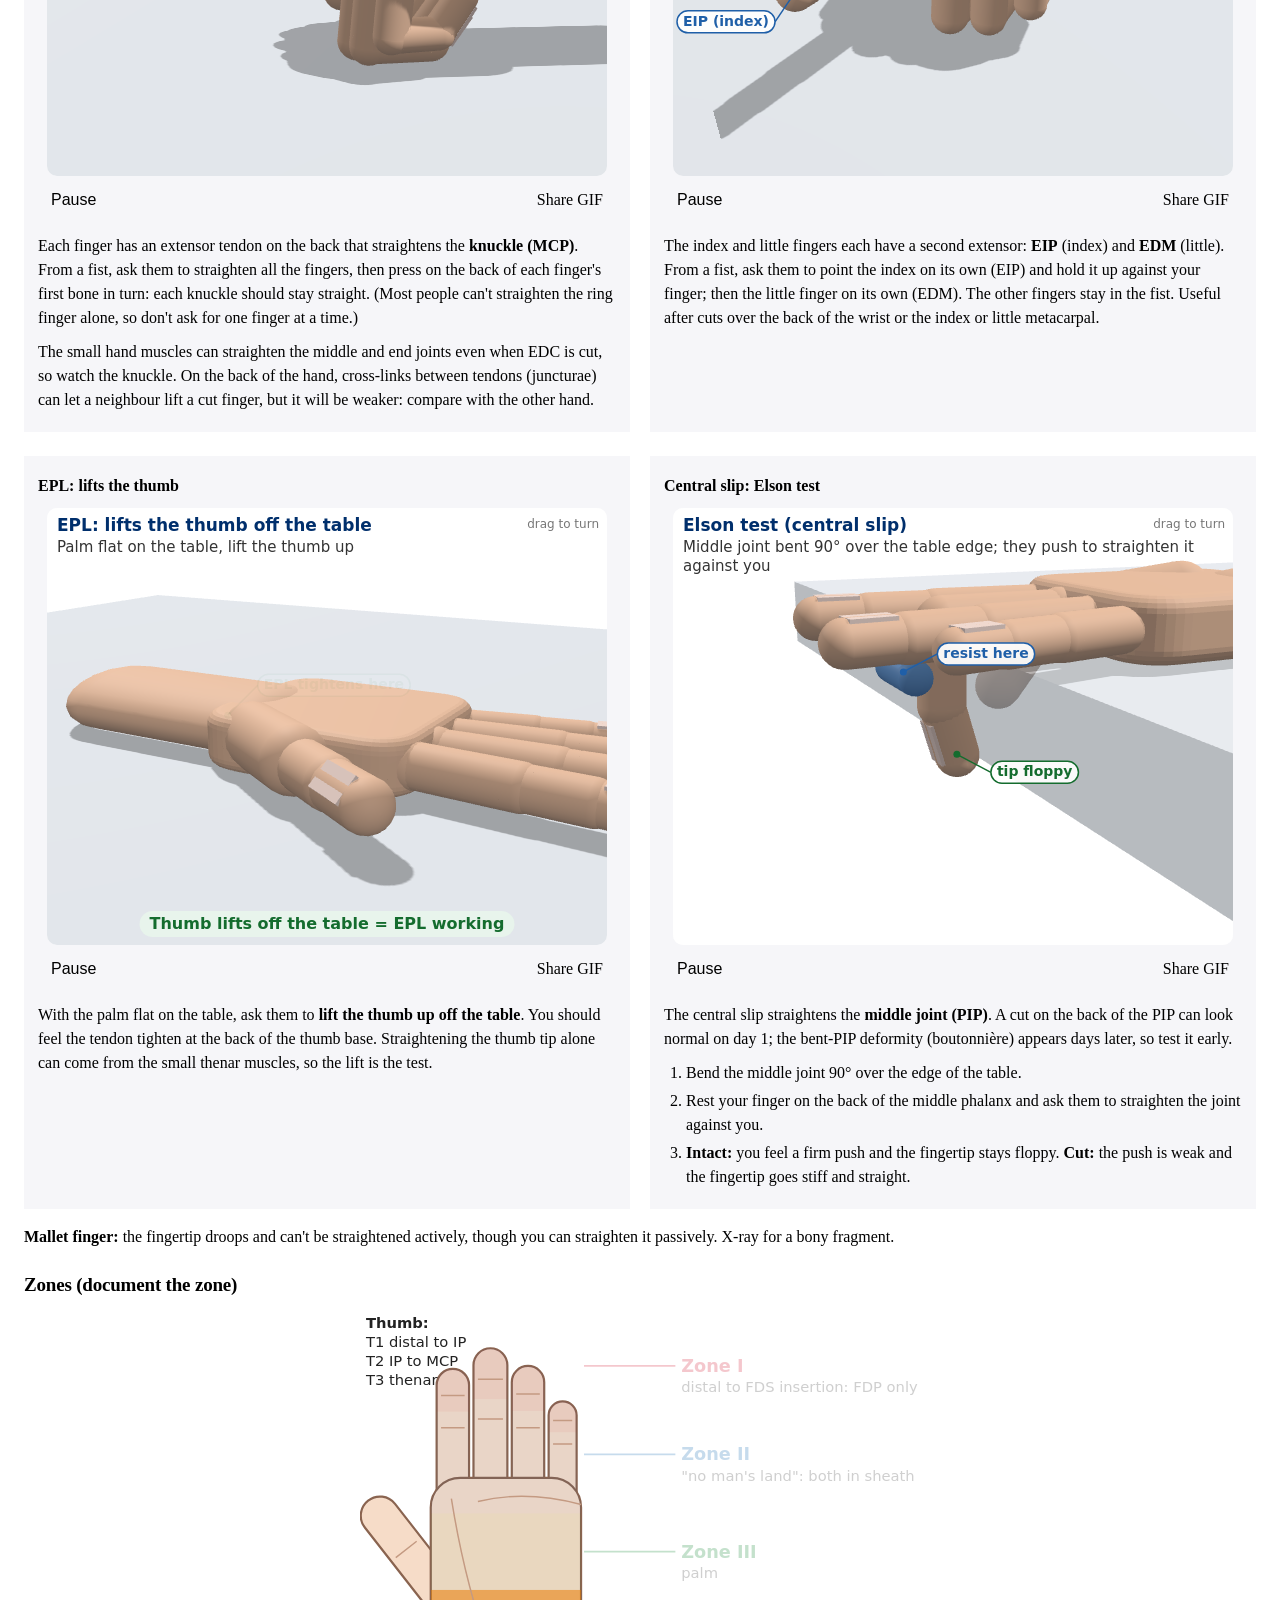
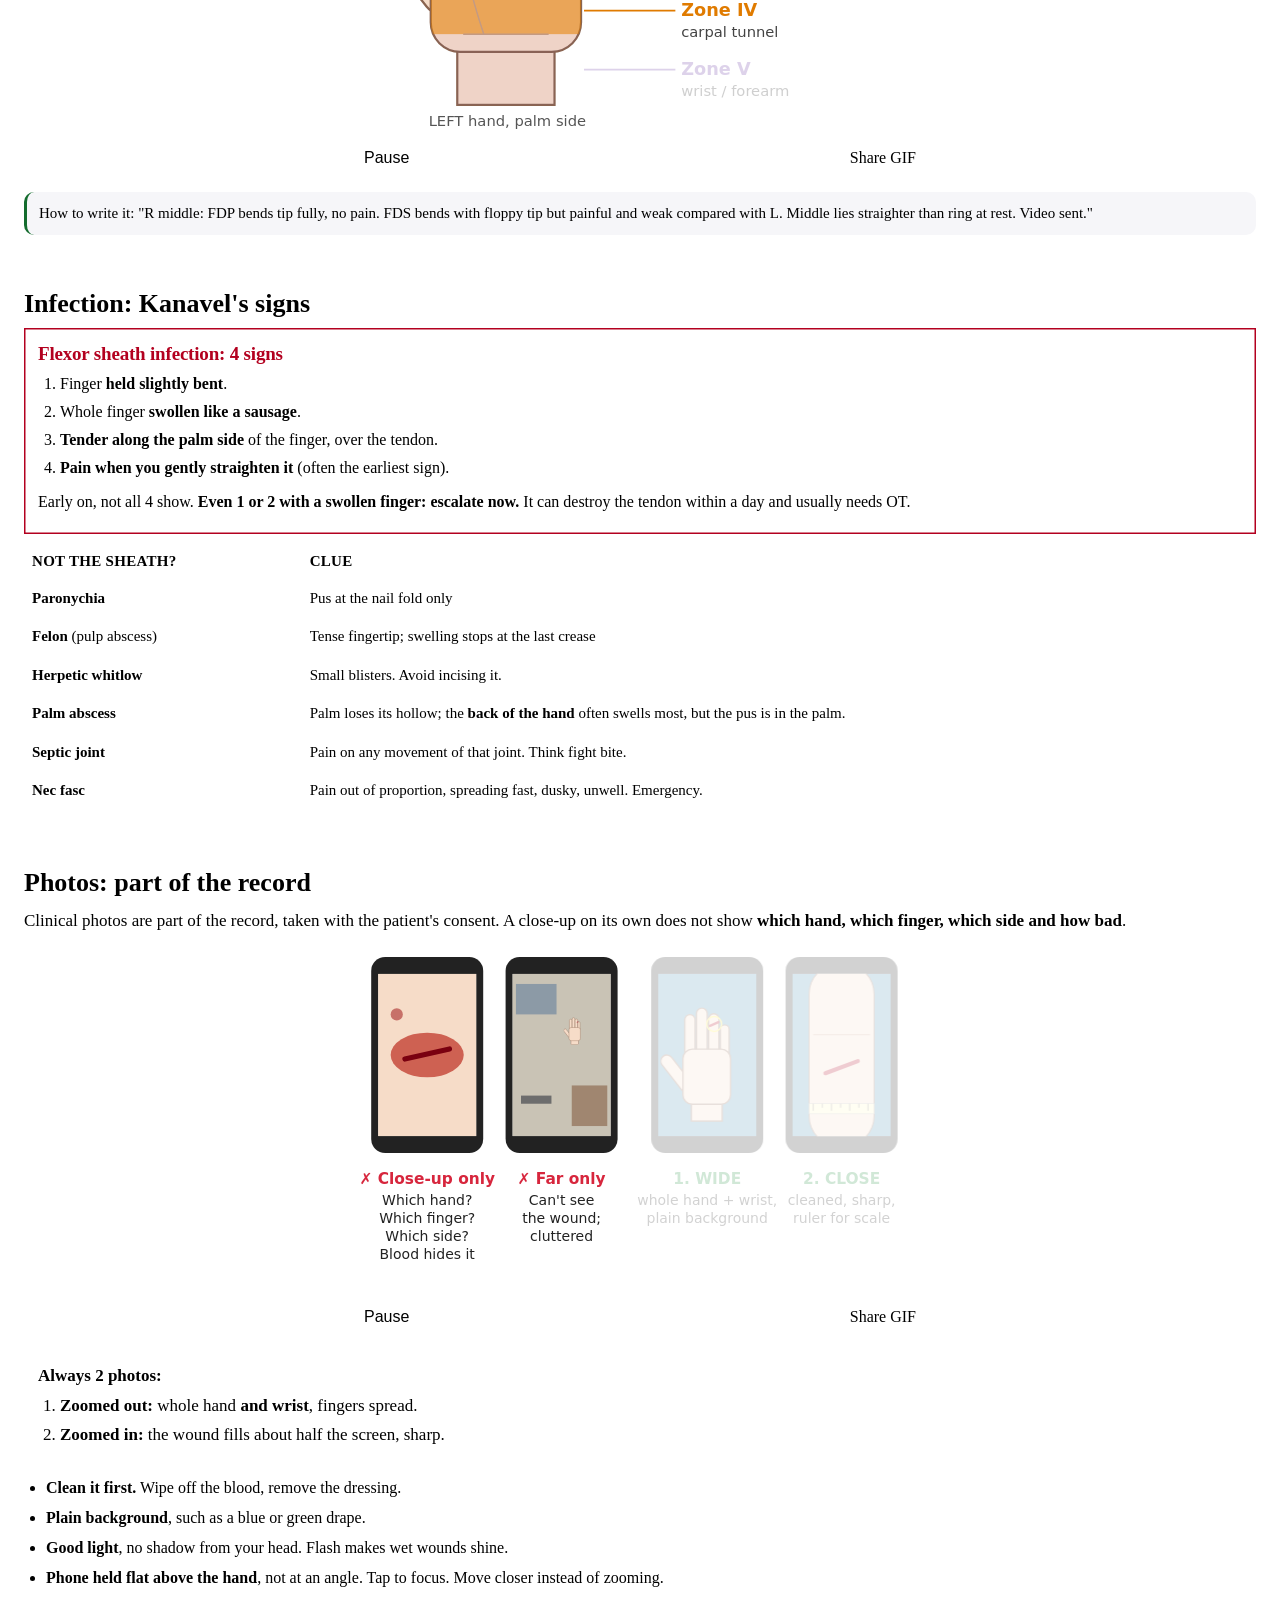
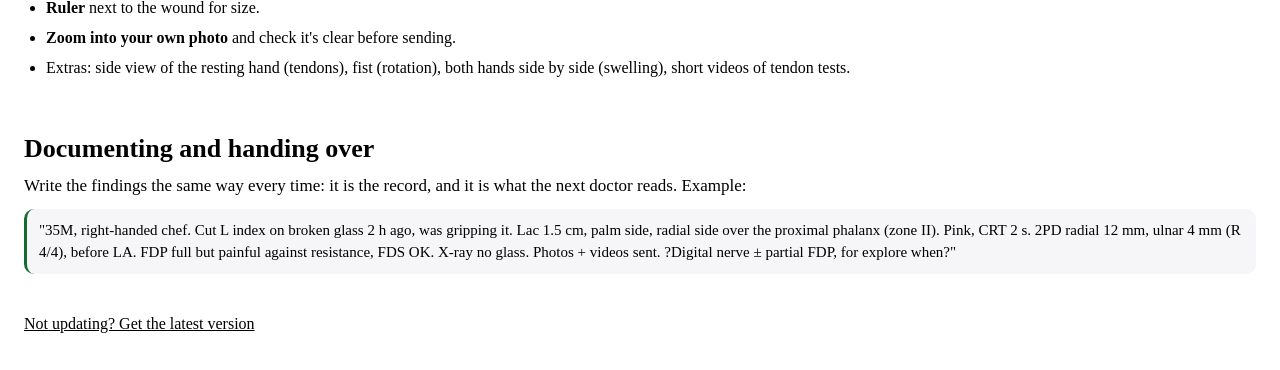
==== commit f83851ca: "Cancel the automatic install prompt (still installable from the browser menu) Co-Authored-By: Claude" ====
--- a/hand-babies/index.html
+++ b/hand-babies/index.html
@@ -19,6 +19,7 @@
 <title>Hand assessment</title>
 <meta name="description" content="Crash course for new hand surgery MOs: accurate sensation, 2-point discrimination, individual tendon testing, Kanavel's signs and photos for remote review.">
 <link rel="manifest" href="manifest.webmanifest">
+<script>addEventListener('beforeinstallprompt', e => e.preventDefault());</script>
 <link rel="icon" href="icons/icon.svg" type="image/svg+xml">
 <link rel="icon" href="icons/favicon-32.png" sizes="32x32">
 <link rel="apple-touch-icon" href="icons/apple-touch-icon.png">
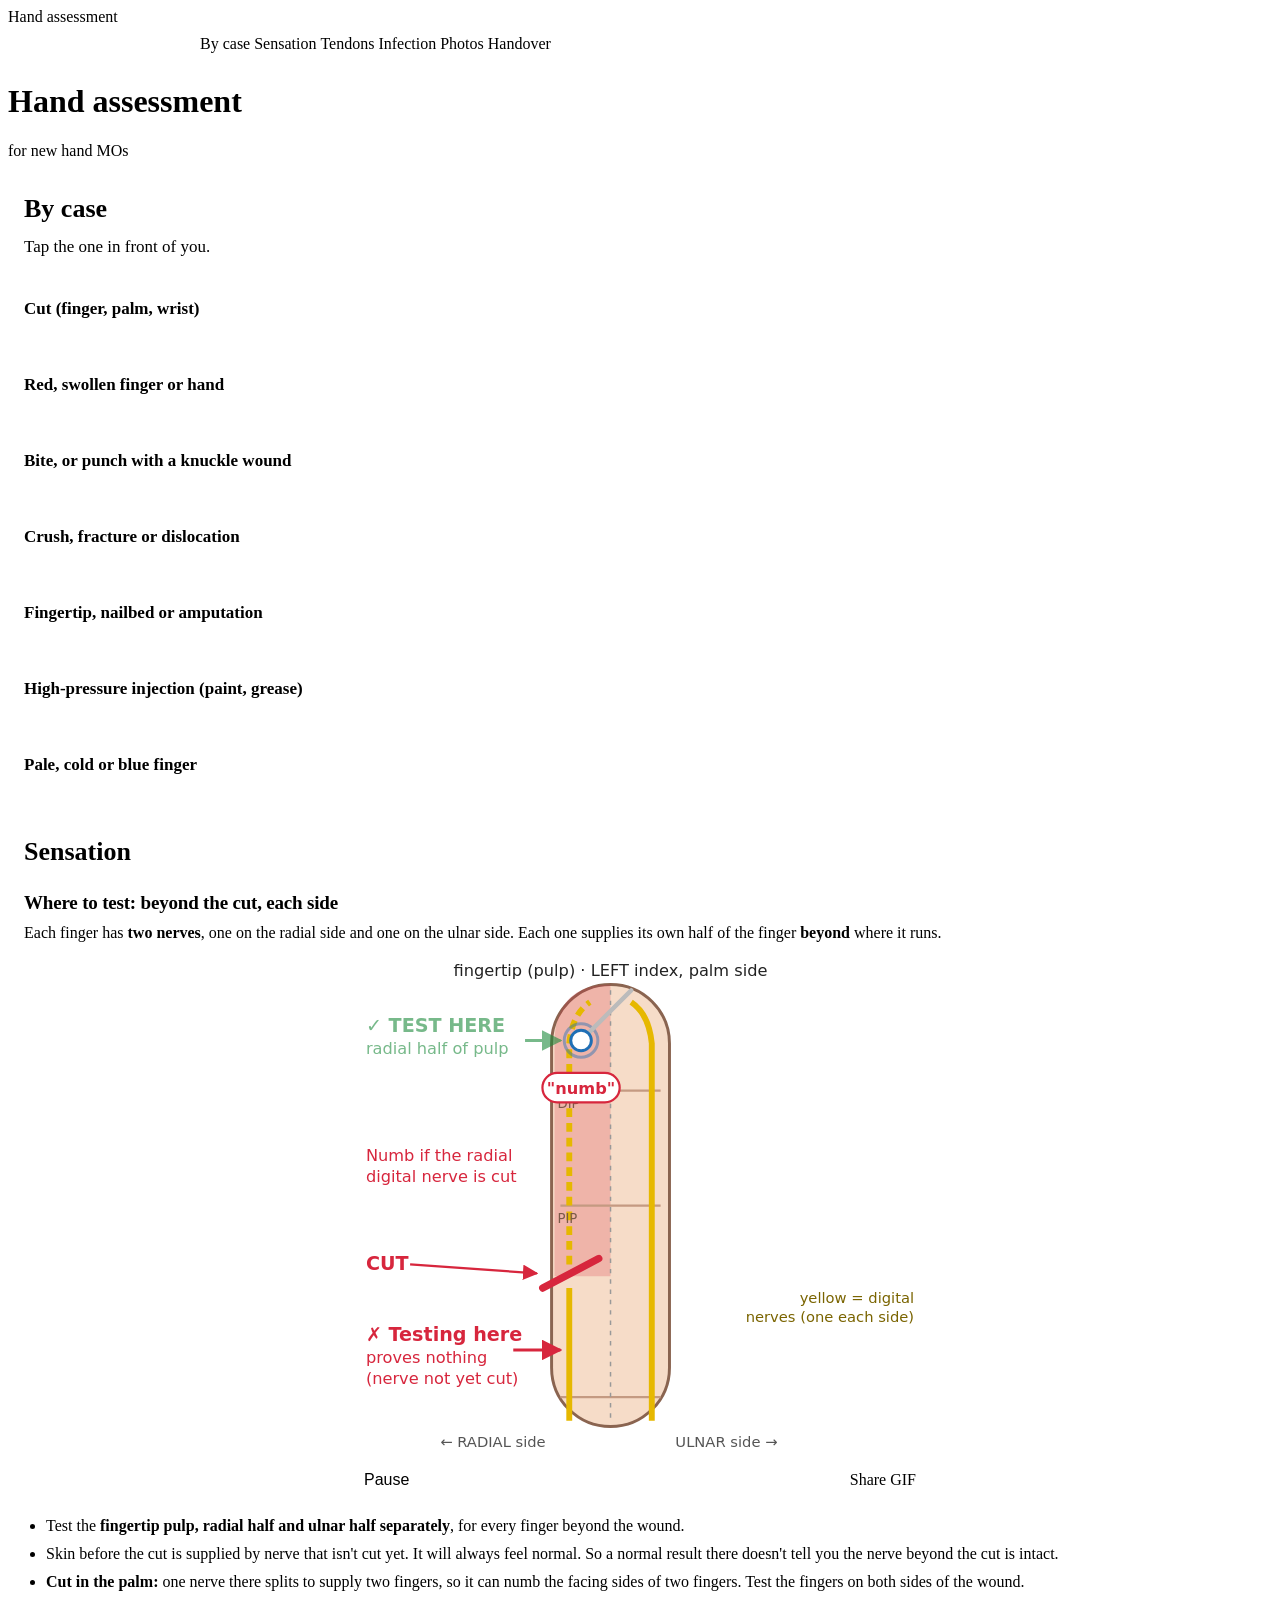
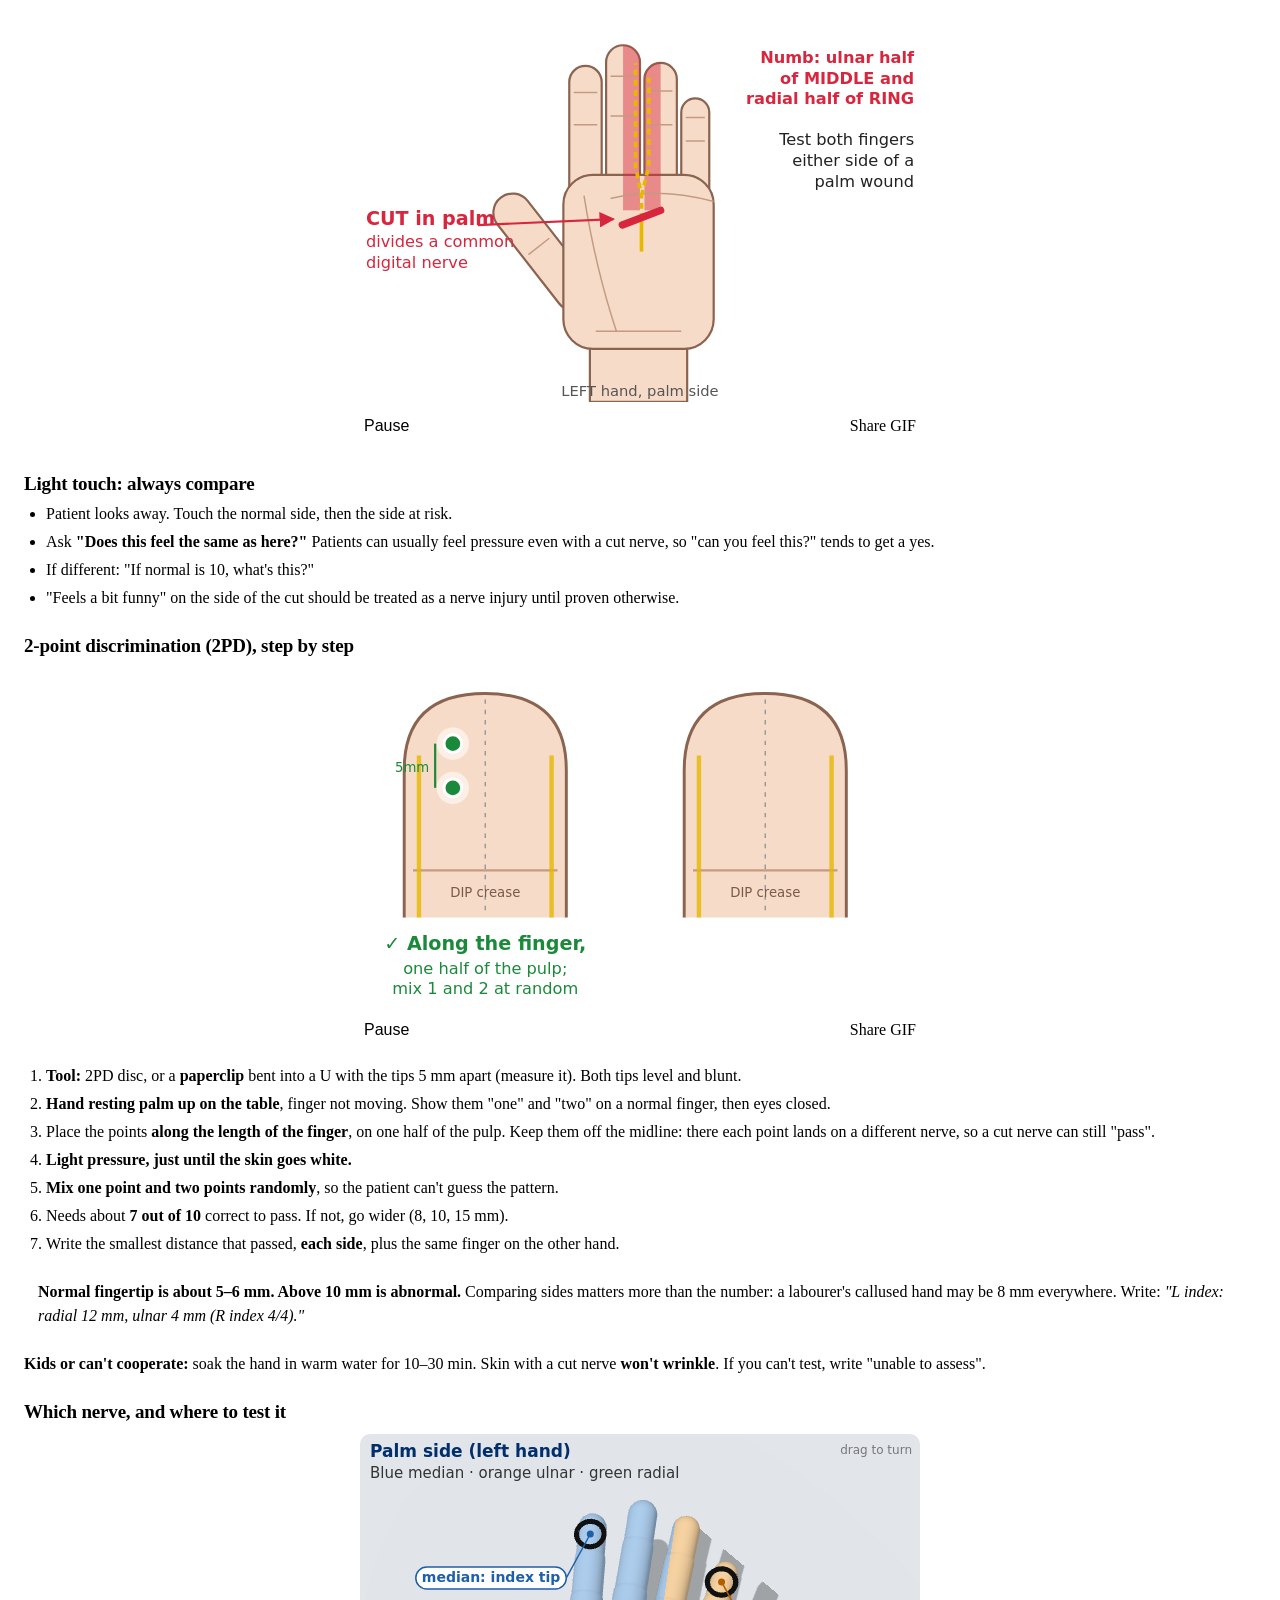
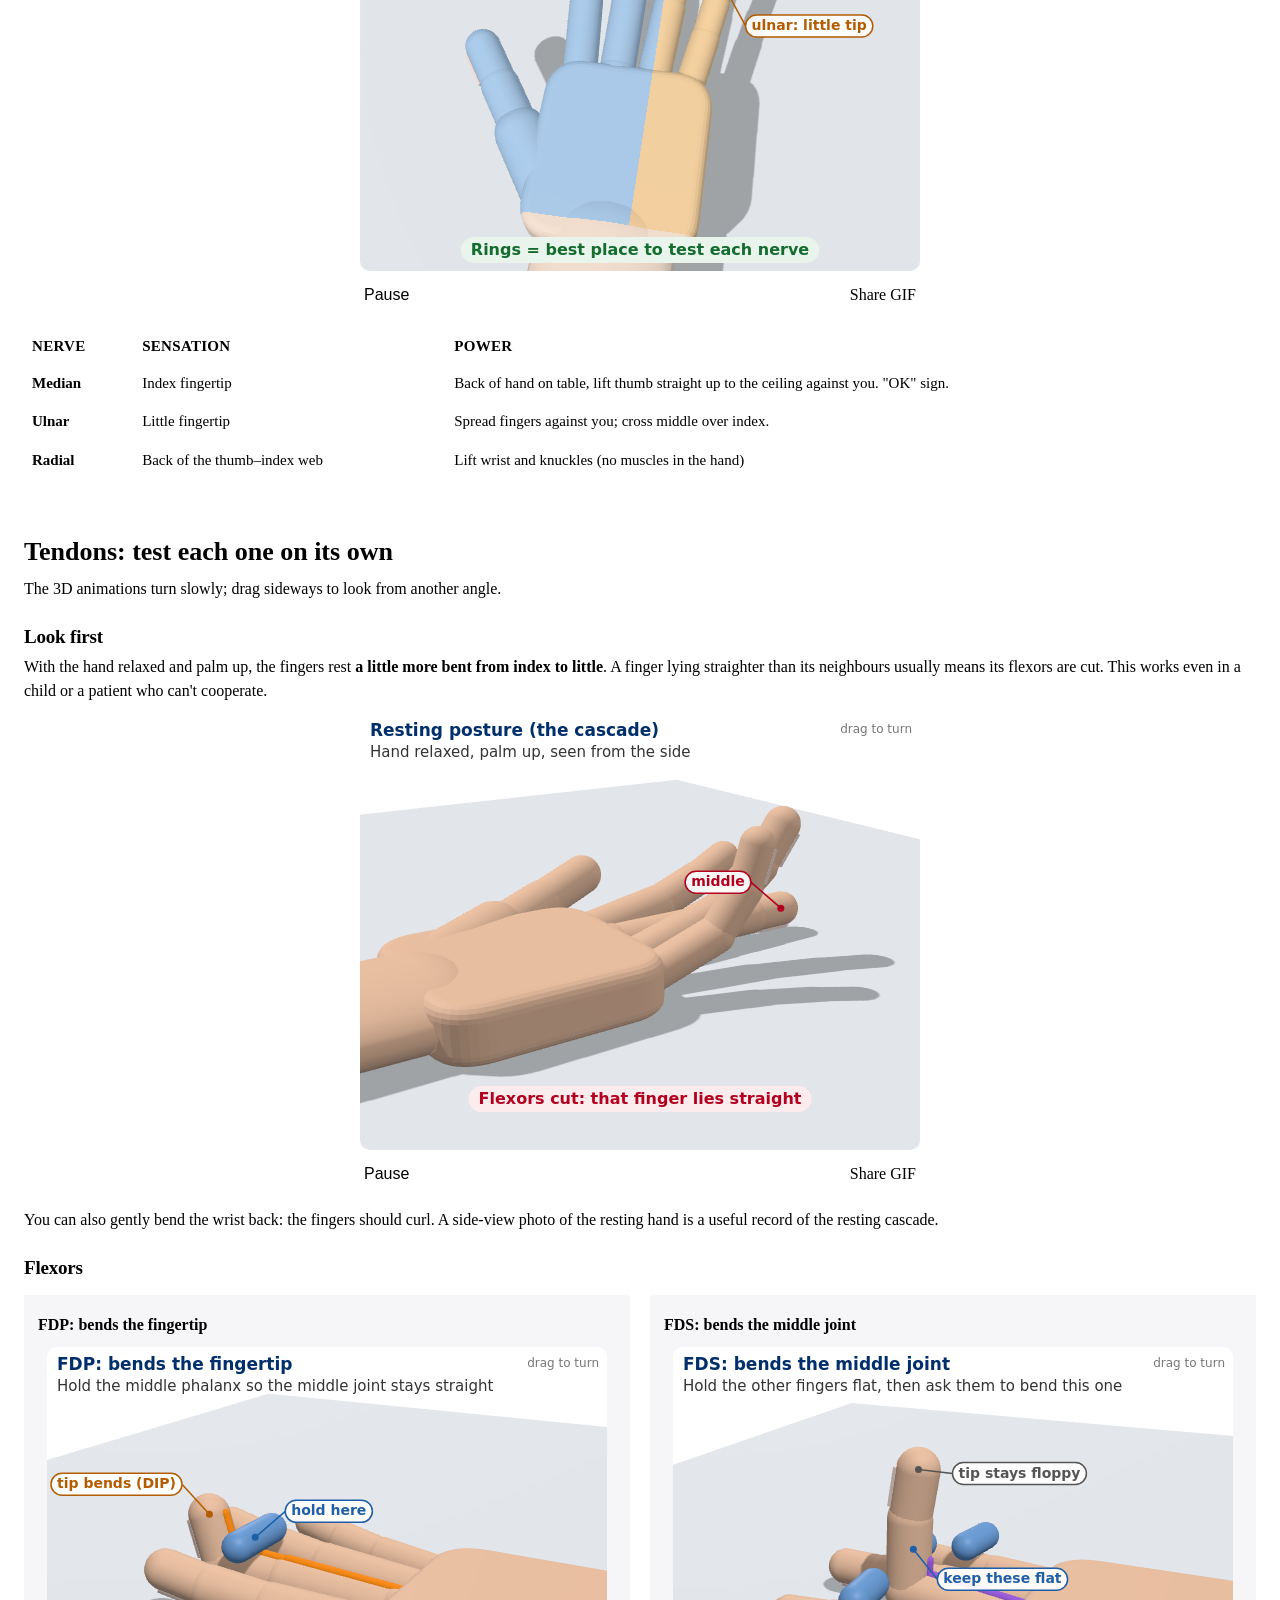
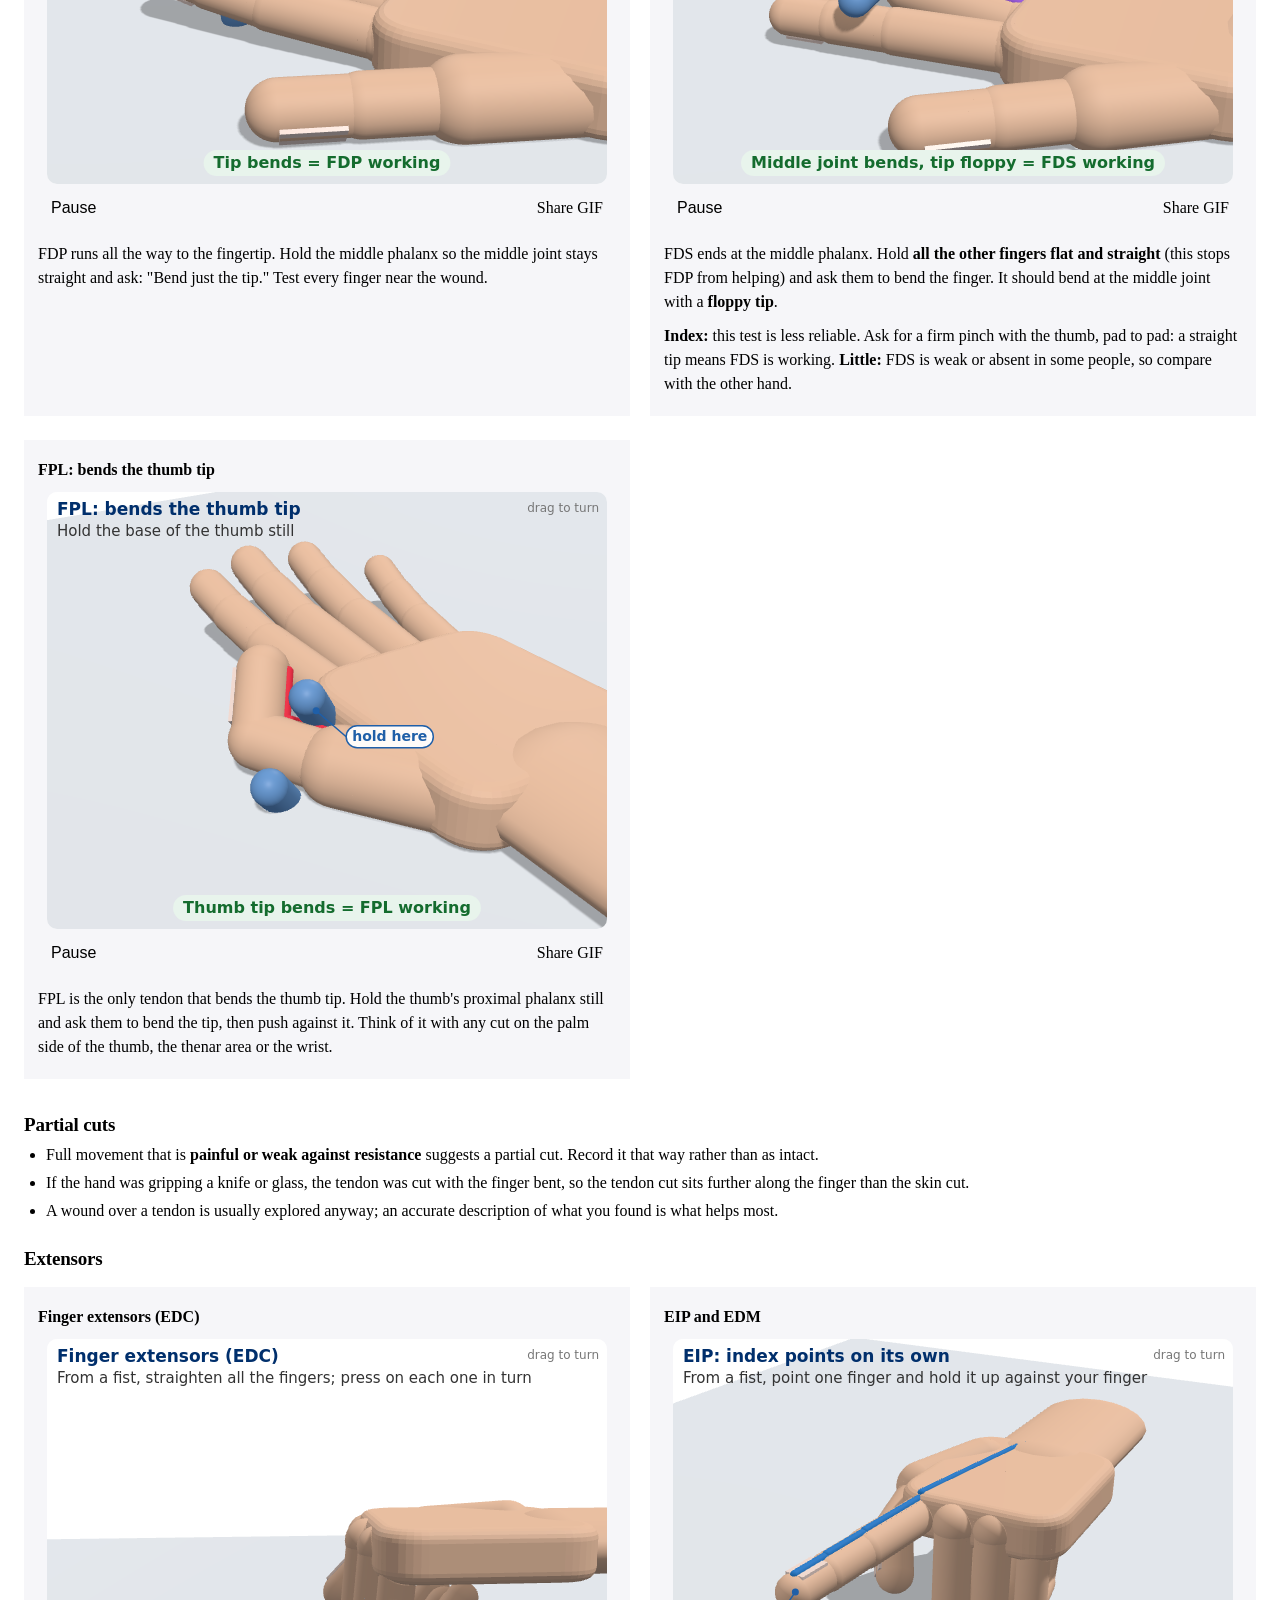
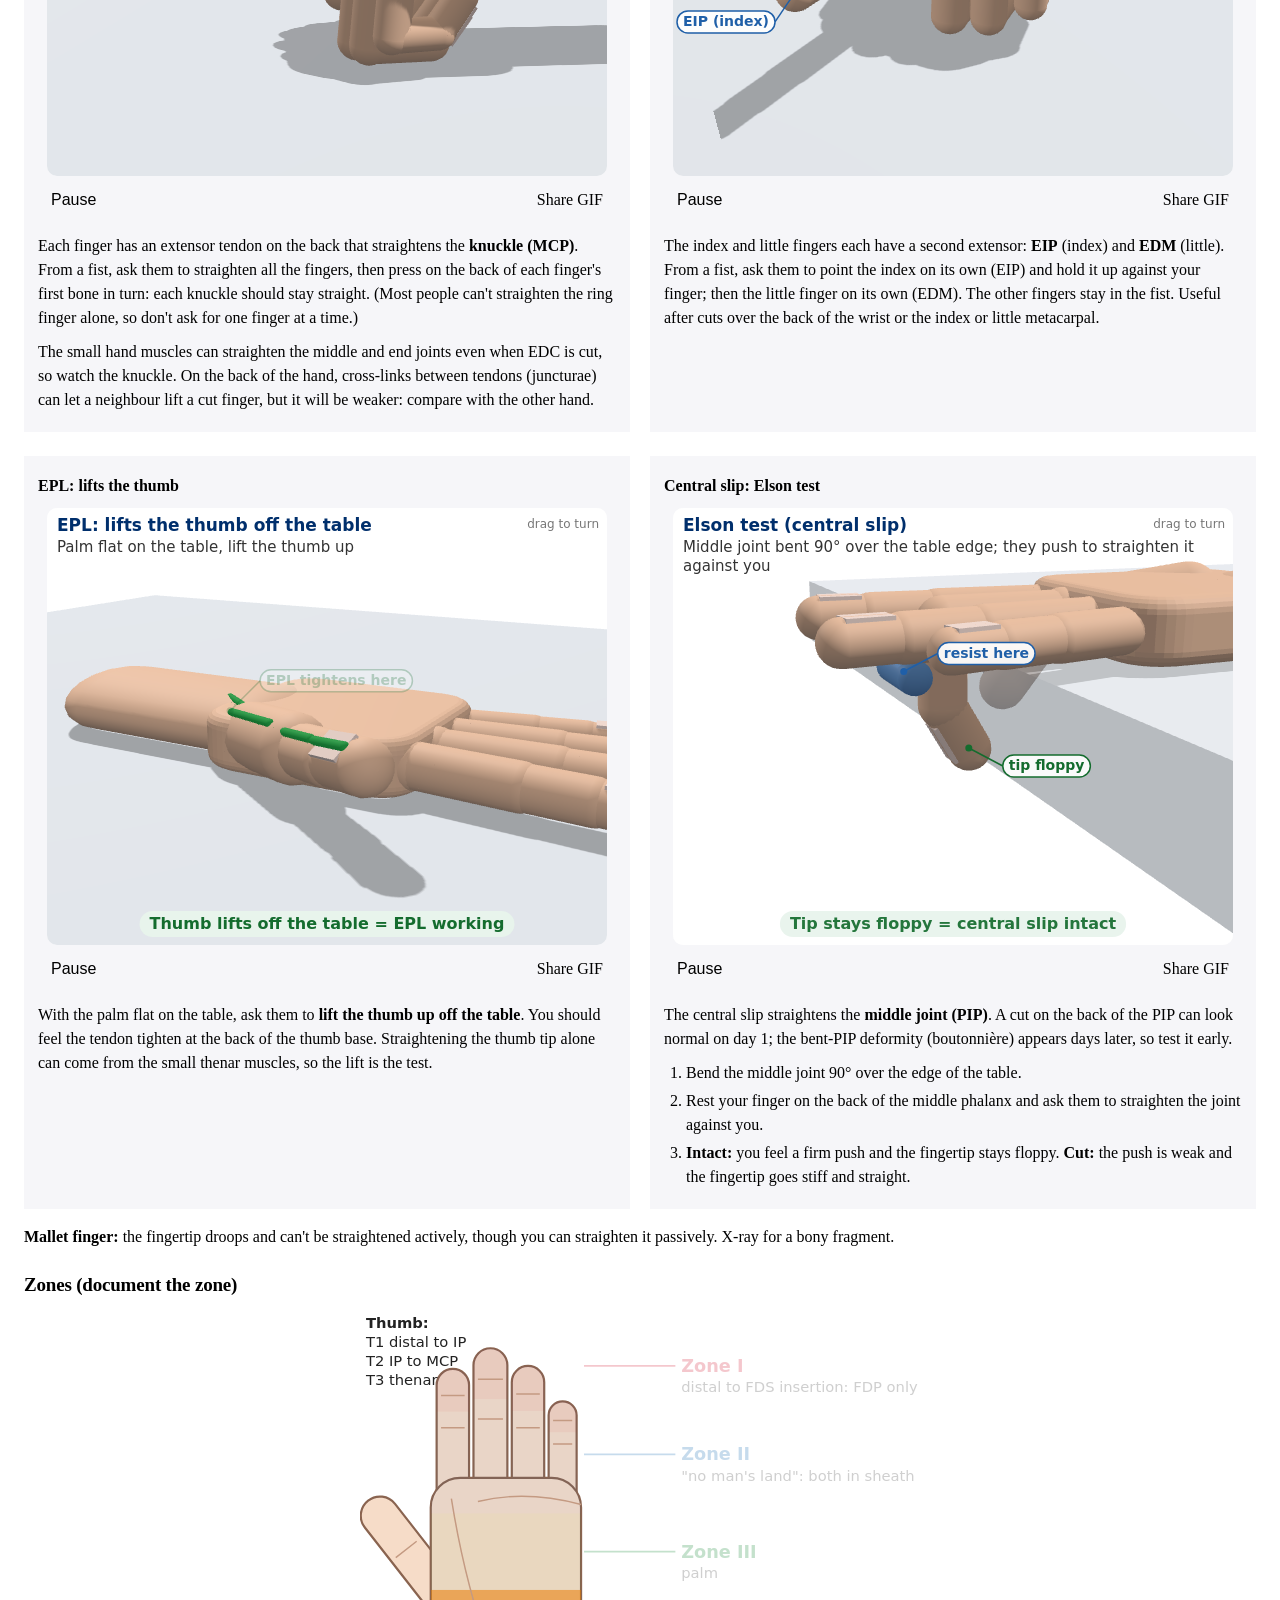
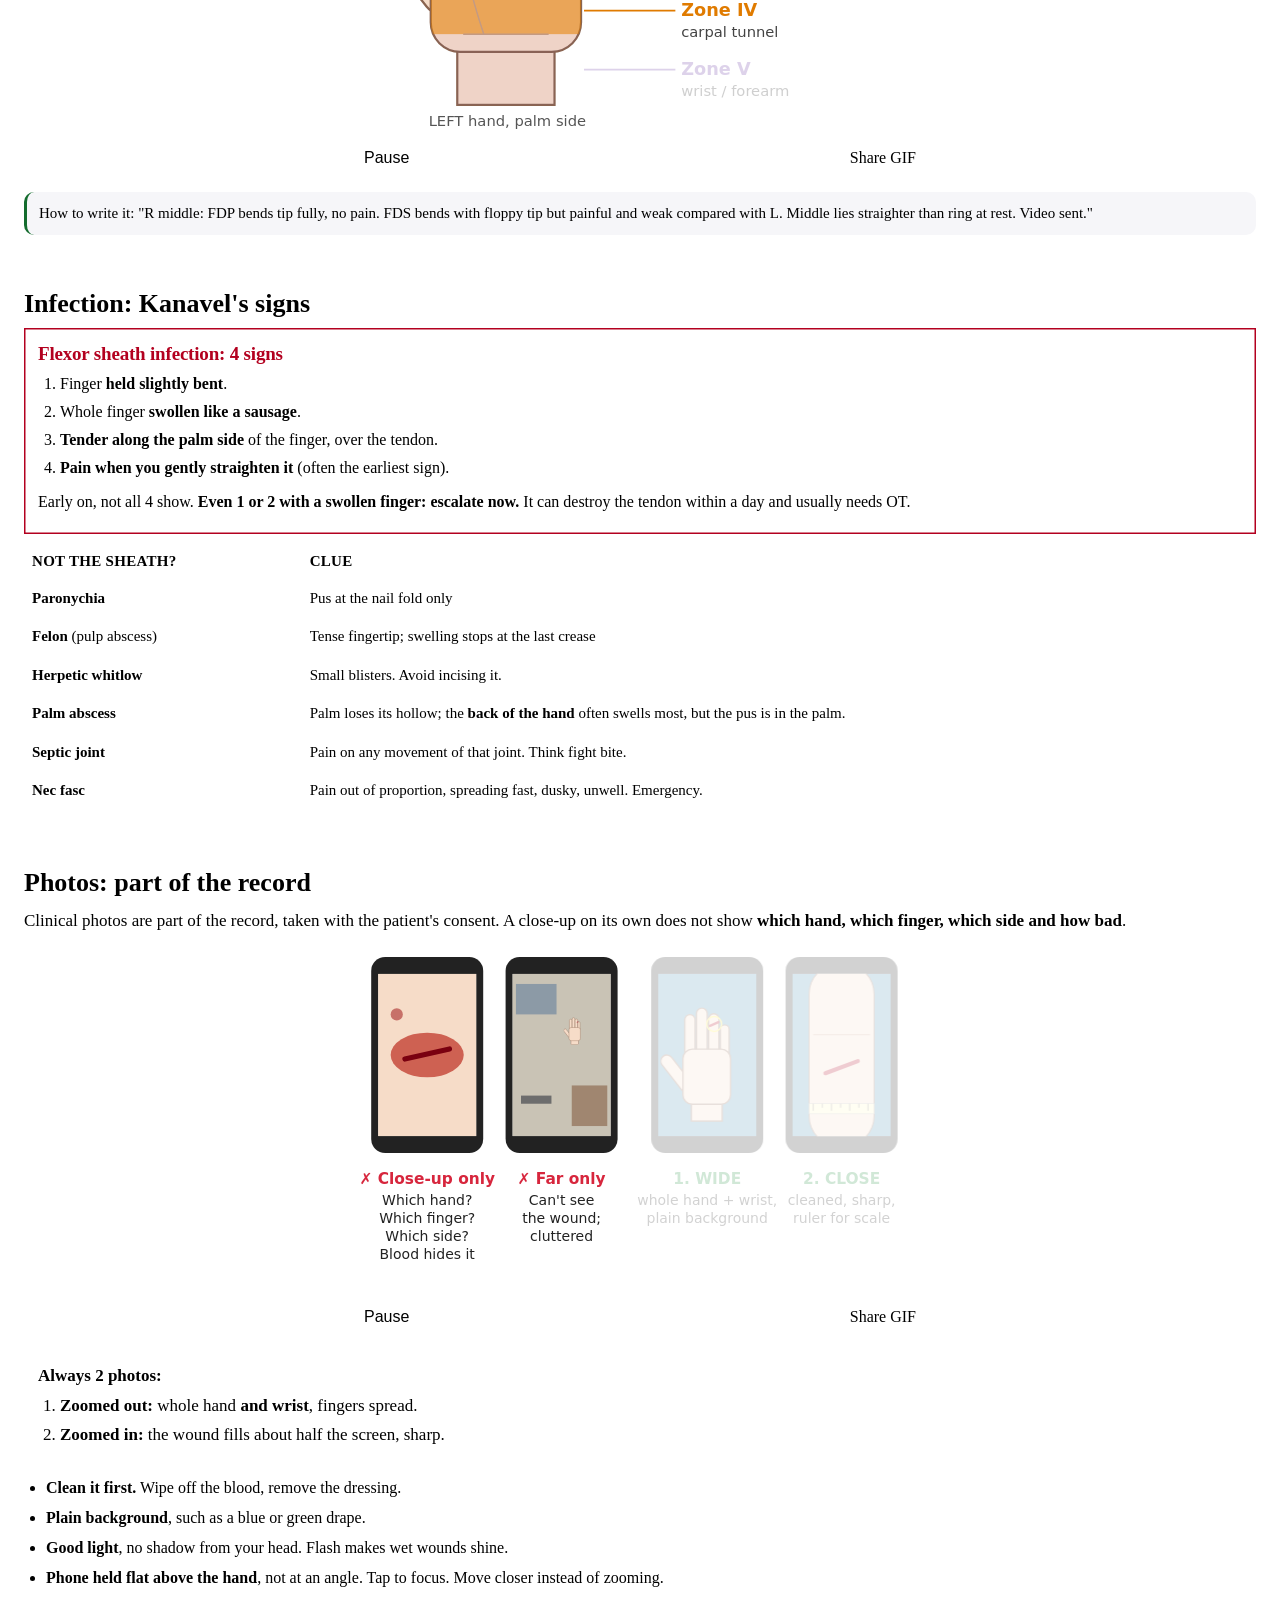
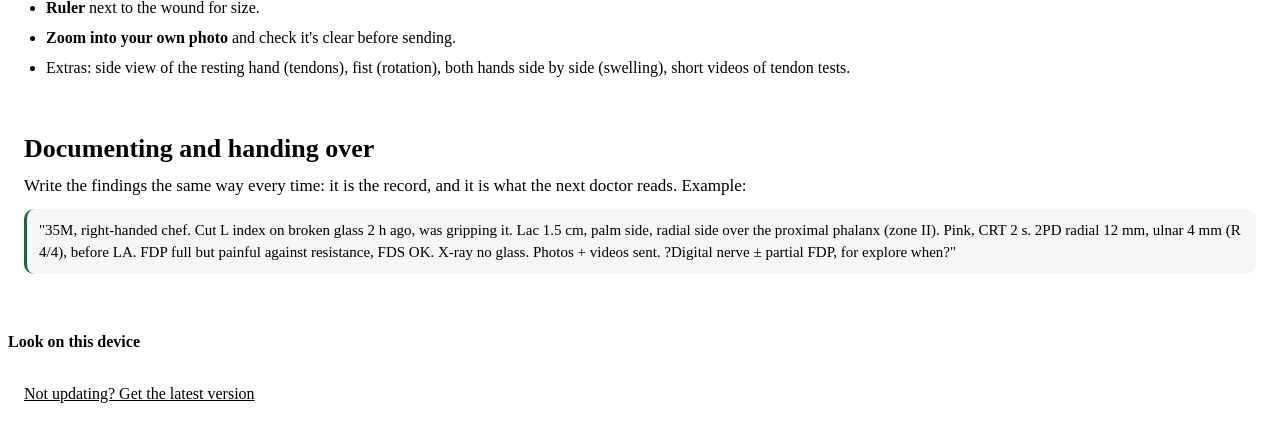
==== commit af39e081: "Hand: pages on the app kit theme (app-ui rc.24, look A) Co-Authored-By: Claude Opus 5.5 <noreply@ant" ====
--- a/hand-babies/index.html
+++ b/hand-babies/index.html
@@ -1,5 +1,5 @@
 <!doctype html>
-<html lang="en">
+<html lang="en" class="glass">
 <head>
 <meta charset="utf-8">
 <meta name="viewport" content="width=device-width, initial-scale=1, viewport-fit=cover">
@@ -11,7 +11,8 @@
 if (top === self && /^(www\.)?anawj\.com$/.test(location.hostname))
   location.replace('https://hand.anawj.com/babies/' + location.pathname.replace(/^\/hand-babies\/?/, '') + location.search + location.hash);
 </script>
-<meta name="theme-color" content="#f9f9fb">
+<meta name="theme-color" content="#f5f5f7" data-scheme="light" media="(prefers-color-scheme: light)">
+<meta name="theme-color" content="#1c1c1e" data-scheme="dark" media="(prefers-color-scheme: dark)">
 <meta name="apple-mobile-web-app-capable" content="yes">
 <meta name="mobile-web-app-capable" content="yes">
 <meta name="apple-mobile-web-app-status-bar-style" content="default">
@@ -23,7 +24,12 @@
 <link rel="icon" href="icons/icon.svg" type="image/svg+xml">
 <link rel="icon" href="icons/favicon-32.png" sizes="32x32">
 <link rel="apple-touch-icon" href="icons/apple-touch-icon.png">
+<script src="https://core.anawj.com/ui/1.0.0-rc.24/theme/early.js"></script>
+<!-- the app kit (app-ui, look A by default): its theme sheet; the look, light / dark, density and Glass or
+     Solid are chosen per device ("Look on this device", kit.js) and early.js puts them back before the first paint.
+     The NUHS kit (design.anawj.com/v1/) still draws the page: its --a-* colours follow the app kit (style.css) -->
 <link rel="stylesheet" href="https://design.anawj.com/v1/tokens.css">
+<link rel="stylesheet" href="https://core.anawj.com/ui/1.0.0-rc.24/theme/theme.css">
 <link rel="stylesheet" href="https://design.anawj.com/v1/app.css">
 <link rel="stylesheet" href="style.css">
 <script src="https://design.anawj.com/v1/app.js" defer></script>
@@ -348,11 +354,13 @@
 </section>
 
 <footer>
+  <details class="look"><summary>Look on this device</summary><div class="look-box"></div></details>
   <p id="appver" hidden></p>
   <p><button type="button" id="getlatest" class="linkbtn">Not updating? Get the latest version</button> <span id="getlatest-msg" role="status"></span></p>
 </footer>
 </main>
 <script src="app.js"></script>
+<script type="module" src="kit.js"></script>
 <script type="module" src="hand3d.js"></script>
 </body>
 </html>
--- a/hand-babies/style.css
+++ b/hand-babies/style.css
@@ -112,3 +112,36 @@
   details.pic > summary:hover { background: var(--a-surface-2); }
   .fig-btn:hover, .fig-gif:hover { text-decoration: underline !important; }
 }
+
+/* ---------- the app kit (index.html, kit.js) ----------
+   The NUHS kit's colours from the app kit's tokens: the device's look, light / dark (Auto follows the phone), accent
+   and Glass or Solid. Only under html[data-look]: before the app kit paints they would be circular. */
+:root[data-look] {
+  --a-font: var(--font); --a-bg: var(--bg); --a-surface: var(--surface);
+  --a-surface-2: color-mix(in srgb, var(--text) 8%, var(--surface));
+  --a-bar: var(--glass);
+  --a-sep: color-mix(in srgb, var(--text) 22%, transparent);
+  --a-ink: var(--text); --a-ink-2: var(--muted); --a-ink-3: var(--muted);
+  --a-tint: var(--accent); --a-tint-ink: var(--on-accent);
+  --a-tint-soft: color-mix(in srgb, var(--accent) 14%, var(--surface));
+  --a-danger: var(--danger); --a-danger-bg: color-mix(in srgb, var(--danger) 12%, var(--surface));
+  --a-ok: var(--ok); --a-ok-bg: color-mix(in srgb, var(--ok) 14%, var(--surface));
+  --a-warn: var(--warn); --a-warn-bg: color-mix(in srgb, var(--warn) 16%, var(--surface));
+  --a-focus: var(--focus); --a-backdrop: var(--backdrop);
+  --red: var(--danger); --amber: var(--warn); --green: var(--ok);
+  --card-2: color-mix(in srgb, var(--text) 4%, var(--surface));
+  /* tokens.css says light only; the app kit follows the phone unless this device picked one */
+  color-scheme: light dark;
+}
+:root[data-look][data-theme="light"] { color-scheme: light; }
+:root[data-look][data-theme="dark"] { color-scheme: dark; }
+:root[data-look] .a-btn--tinted { color: var(--a-tint); }
+/* the app kit gives h1 the look's heading face (a serif in look A); the titles stay in the text face */
+:root[data-look] :is(.a-title, .a-bar-title) { font-family: var(--a-font); }
+/* Glass is the NUHS kit's own see-through bars (the app kit's glass.css styles bare .bar and the page top for its own
+   apps, so it is not loaded). Solid (the switch, or the glass guard): the bars are the plain surface */
+:root[data-look]:not(.glass) { --a-bar: var(--surface); }
+:root[data-look]:not(.glass) :is(.a-bar, .a-tabbar) { -webkit-backdrop-filter: none; backdrop-filter: none; }
+/* "Look on this device": a quiet disclosure; the switch is drawn on first open */
+.look { margin: 18px 0 8px; font-size: var(--a-text-sm); }
+.look > summary { cursor: pointer; min-height: 44px; display: flex; align-items: center; color: var(--a-tint); font-weight: 600; }
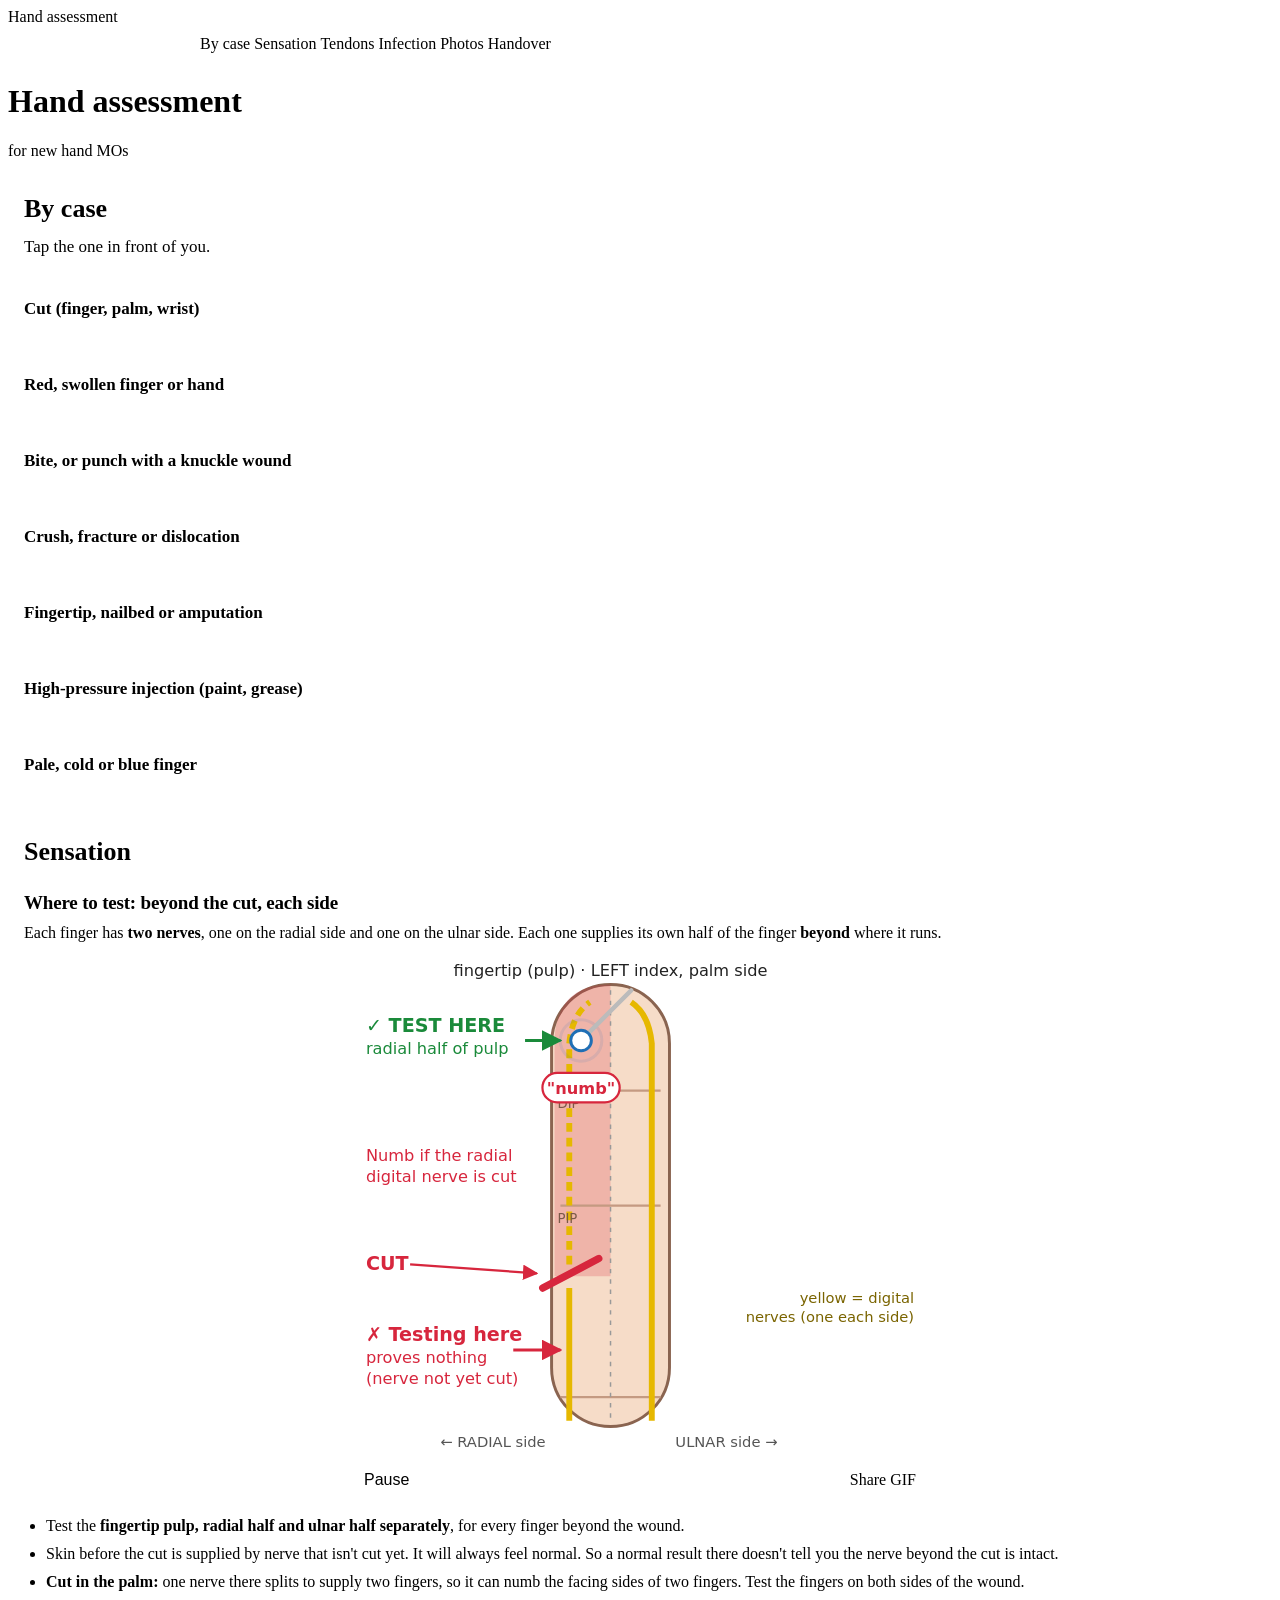
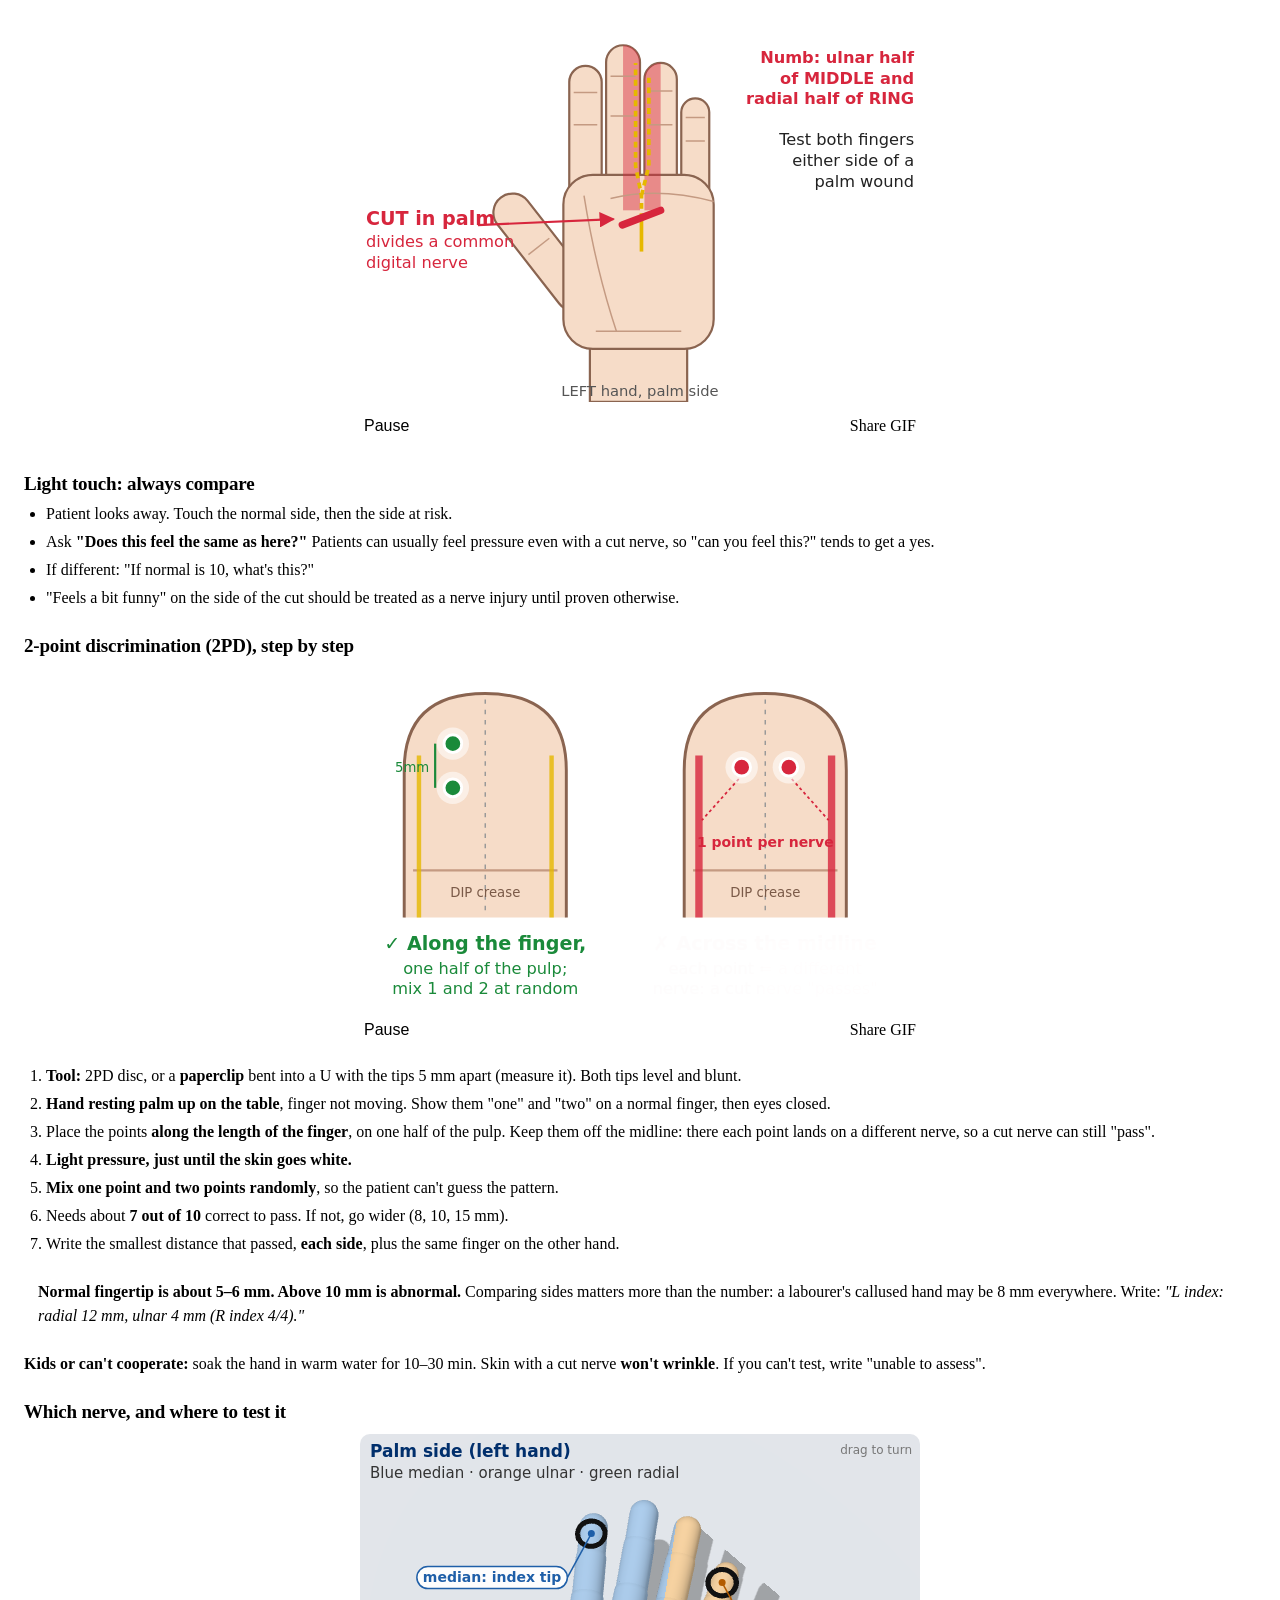
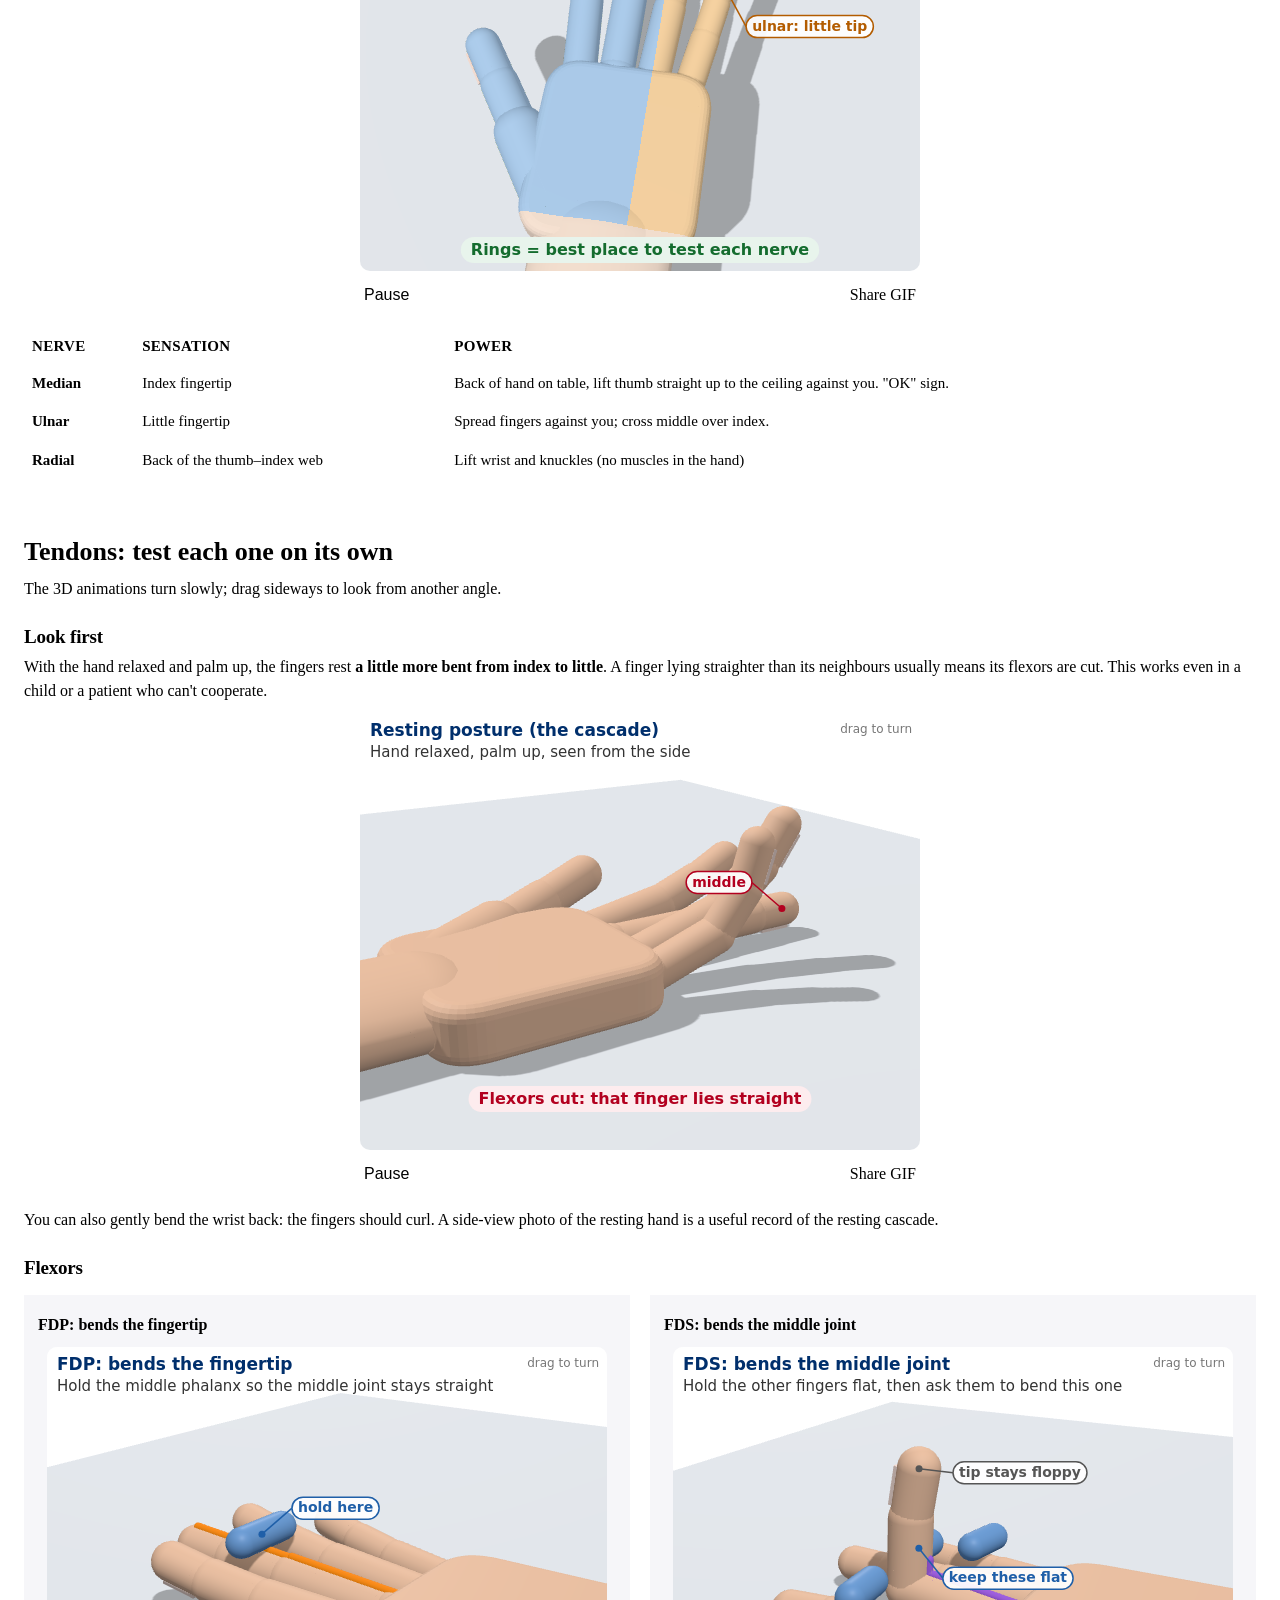
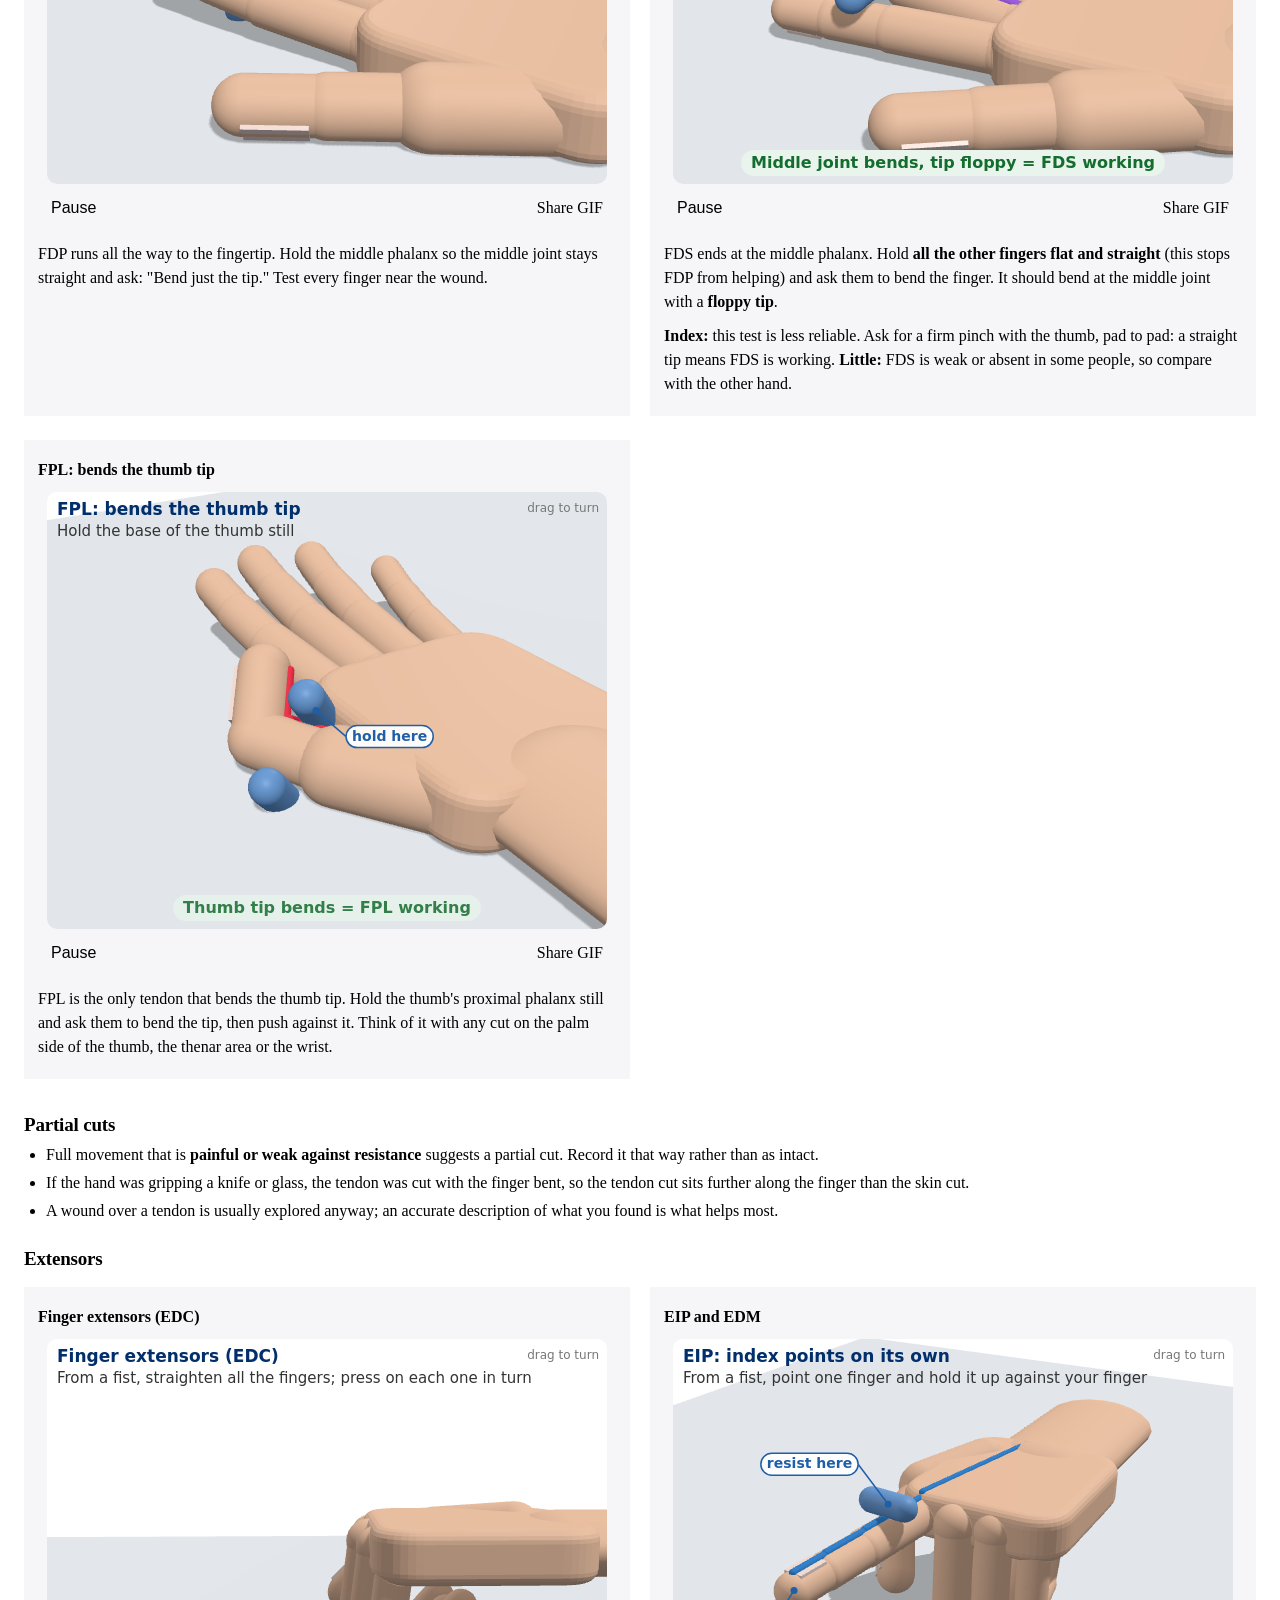
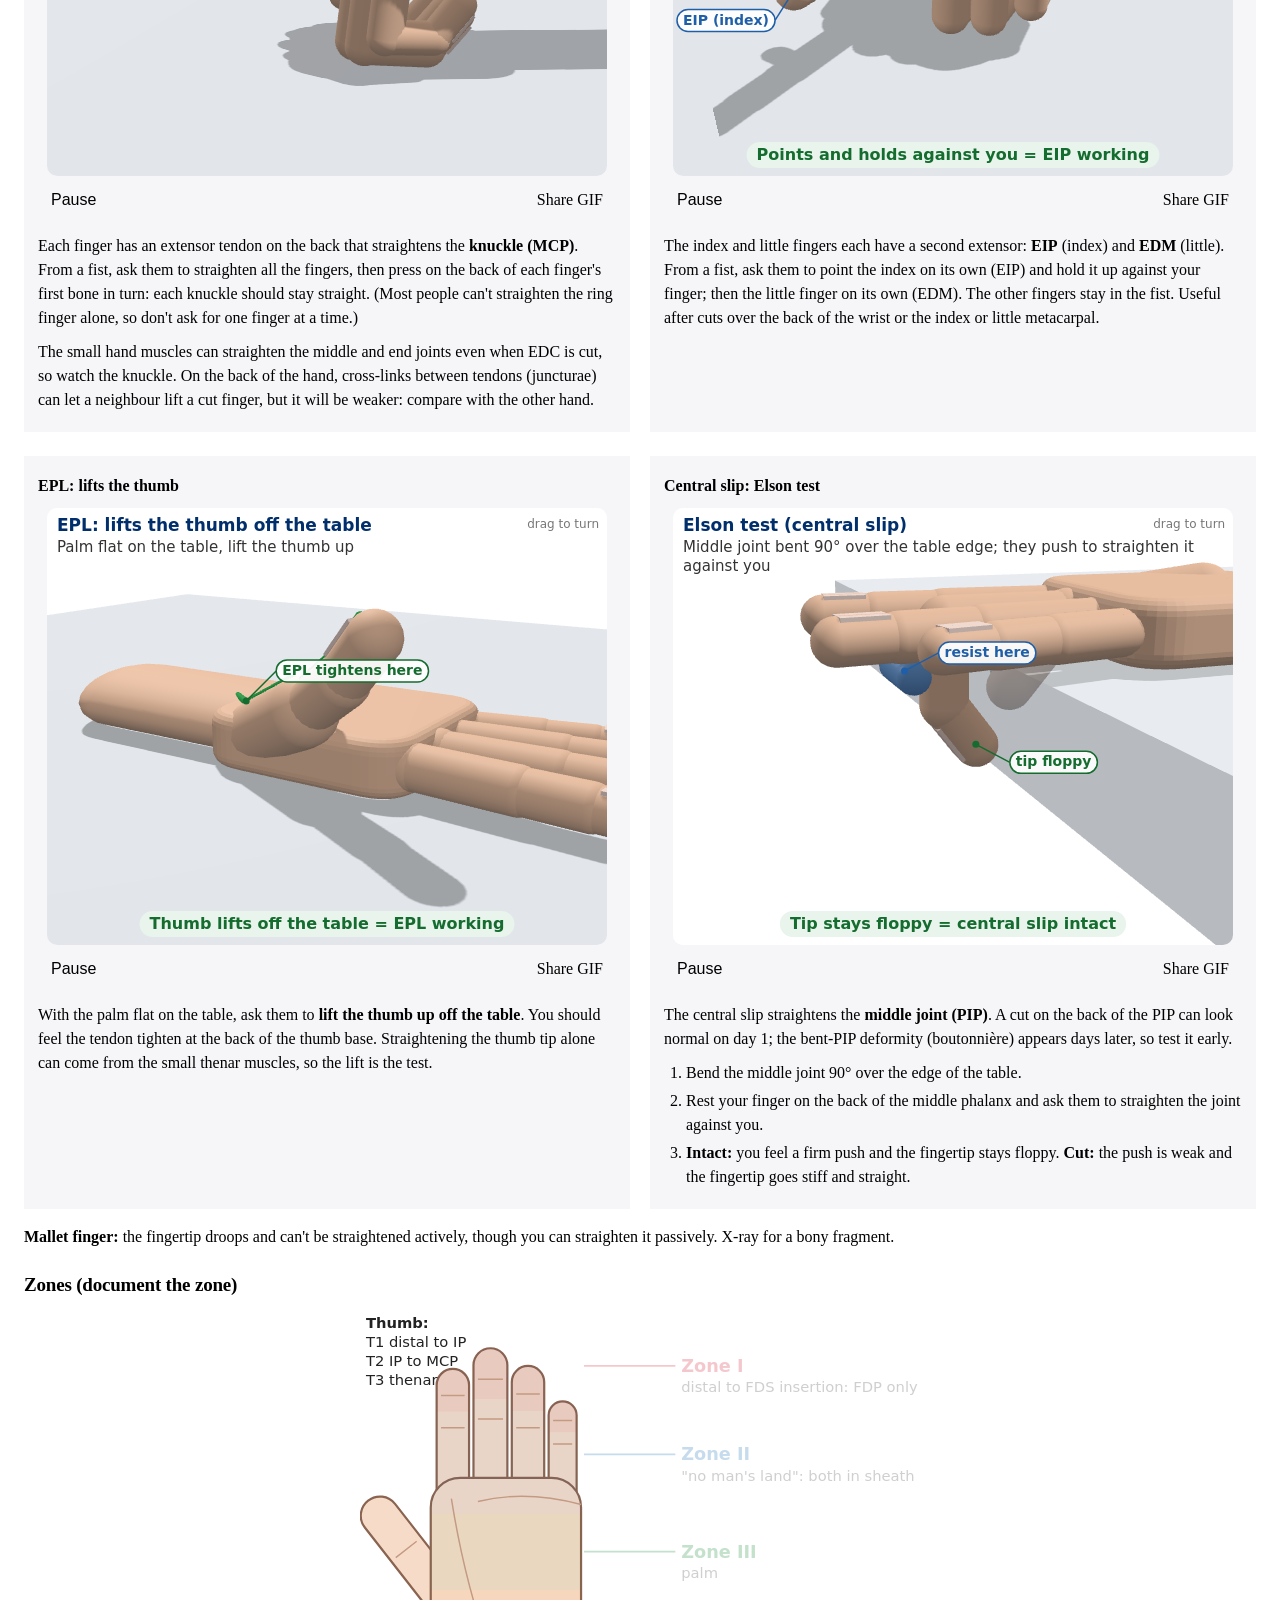
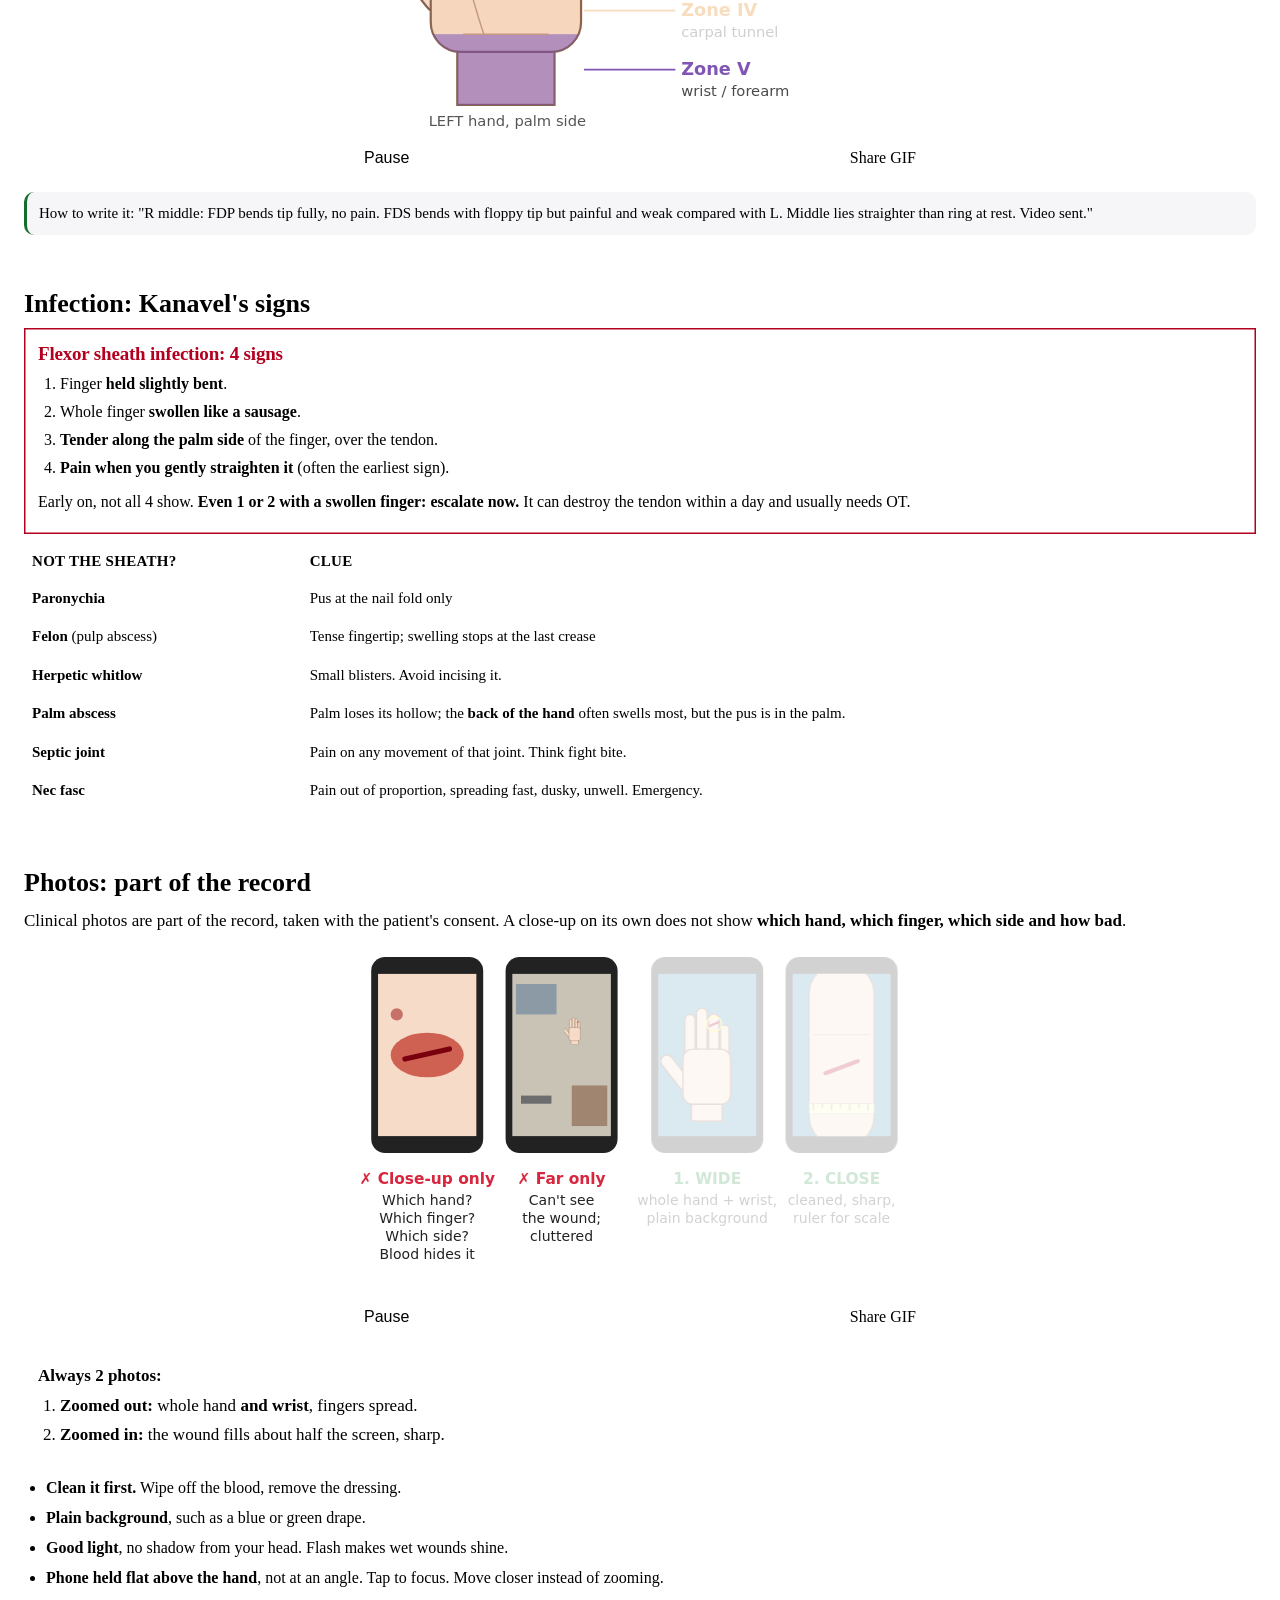
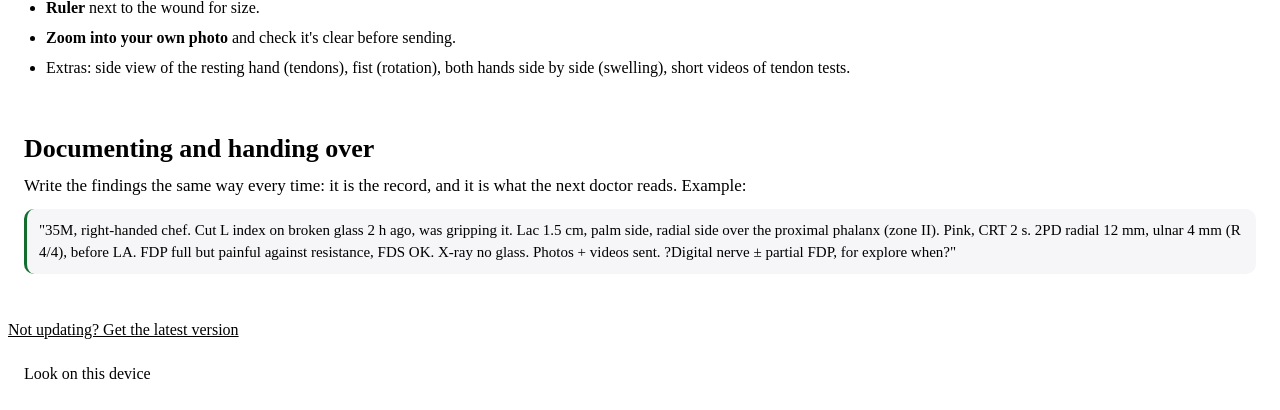
==== commit b57d1f93: "Hand: pages look like before the app kit (app-ui rc.27, cool grey ground, NUHS mixes) Co-Authored-By" ====
--- a/hand-babies/index.html
+++ b/hand-babies/index.html
@@ -24,12 +24,12 @@
 <link rel="icon" href="icons/icon.svg" type="image/svg+xml">
 <link rel="icon" href="icons/favicon-32.png" sizes="32x32">
 <link rel="apple-touch-icon" href="icons/apple-touch-icon.png">
-<script src="https://core.anawj.com/ui/1.0.0-rc.24/theme/early.js"></script>
+<script src="https://core.anawj.com/ui/1.0.0-rc.27/theme/early.js"></script>
 <!-- the app kit (app-ui, look A by default): its theme sheet; the look, light / dark, density and Glass or
      Solid are chosen per device ("Look on this device", kit.js) and early.js puts them back before the first paint.
      The NUHS kit (design.anawj.com/v1/) still draws the page: its --a-* colours follow the app kit (style.css) -->
 <link rel="stylesheet" href="https://design.anawj.com/v1/tokens.css">
-<link rel="stylesheet" href="https://core.anawj.com/ui/1.0.0-rc.24/theme/theme.css">
+<link rel="stylesheet" href="https://core.anawj.com/ui/1.0.0-rc.27/theme/theme.css">
 <link rel="stylesheet" href="https://design.anawj.com/v1/app.css">
 <link rel="stylesheet" href="style.css">
 <script src="https://design.anawj.com/v1/app.js" defer></script>
@@ -354,9 +354,9 @@
 </section>
 
 <footer>
-  <details class="look"><summary>Look on this device</summary><div class="look-box"></div></details>
   <p id="appver" hidden></p>
   <p><button type="button" id="getlatest" class="linkbtn">Not updating? Get the latest version</button> <span id="getlatest-msg" role="status"></span></p>
+  <details class="look"><summary>Look on this device</summary><div class="look-box"></div></details>
 </footer>
 </main>
 <script src="app.js"></script>
--- a/hand-babies/style.css
+++ b/hand-babies/style.css
@@ -118,12 +118,14 @@
    and Glass or Solid. Only under html[data-look]: before the app kit paints they would be circular. */
 :root[data-look] {
   --a-font: var(--font); --a-bg: var(--bg); --a-surface: var(--surface);
-  --a-surface-2: color-mix(in srgb, var(--text) 8%, var(--surface));
-  --a-bar: var(--glass);
+  /* (the mixes give the NUHS kit's own light values on its ground, kit.js: fields #e9e9ef, bars #f9f9fb at 82%,
+     soft tint #e2ebf6, captions near #767c84; and follow any other look, ground or accent) */
+  --a-surface-2: light-dark(color-mix(in srgb, var(--text) 4%, var(--bg)), color-mix(in srgb, var(--text) 8%, var(--surface)));
+  --a-bar: color-mix(in srgb, color-mix(in srgb, var(--surface), var(--bg)) 82%, transparent);
   --a-sep: color-mix(in srgb, var(--text) 22%, transparent);
-  --a-ink: var(--text); --a-ink-2: var(--muted); --a-ink-3: var(--muted);
+  --a-ink: var(--text); --a-ink-2: var(--muted); --a-ink-3: color-mix(in srgb, var(--muted) 85%, var(--surface));
   --a-tint: var(--accent); --a-tint-ink: var(--on-accent);
-  --a-tint-soft: color-mix(in srgb, var(--accent) 14%, var(--surface));
+  --a-tint-soft: light-dark(oklch(from var(--accent) .93 .025 h), color-mix(in srgb, var(--accent) 14%, var(--surface)));
   --a-danger: var(--danger); --a-danger-bg: color-mix(in srgb, var(--danger) 12%, var(--surface));
   --a-ok: var(--ok); --a-ok-bg: color-mix(in srgb, var(--ok) 14%, var(--surface));
   --a-warn: var(--warn); --a-warn-bg: color-mix(in srgb, var(--warn) 16%, var(--surface));
@@ -143,5 +145,6 @@
 :root[data-look]:not(.glass) { --a-bar: var(--surface); }
 :root[data-look]:not(.glass) :is(.a-bar, .a-tabbar) { -webkit-backdrop-filter: none; backdrop-filter: none; }
 /* "Look on this device": a quiet disclosure; the switch is drawn on first open */
-.look { margin: 18px 0 8px; font-size: var(--a-text-sm); }
-.look > summary { cursor: pointer; min-height: 44px; display: flex; align-items: center; color: var(--a-tint); font-weight: 600; }
+.look { margin: 6px 16px 0; font-size: var(--a-text-xs); }
+/* (as quiet as the footer's small lines, so the page ends as it did before the switch was added) */
+.look > summary { cursor: pointer; min-height: 24px; display: flex; align-items: center; color: var(--a-ink-2); }
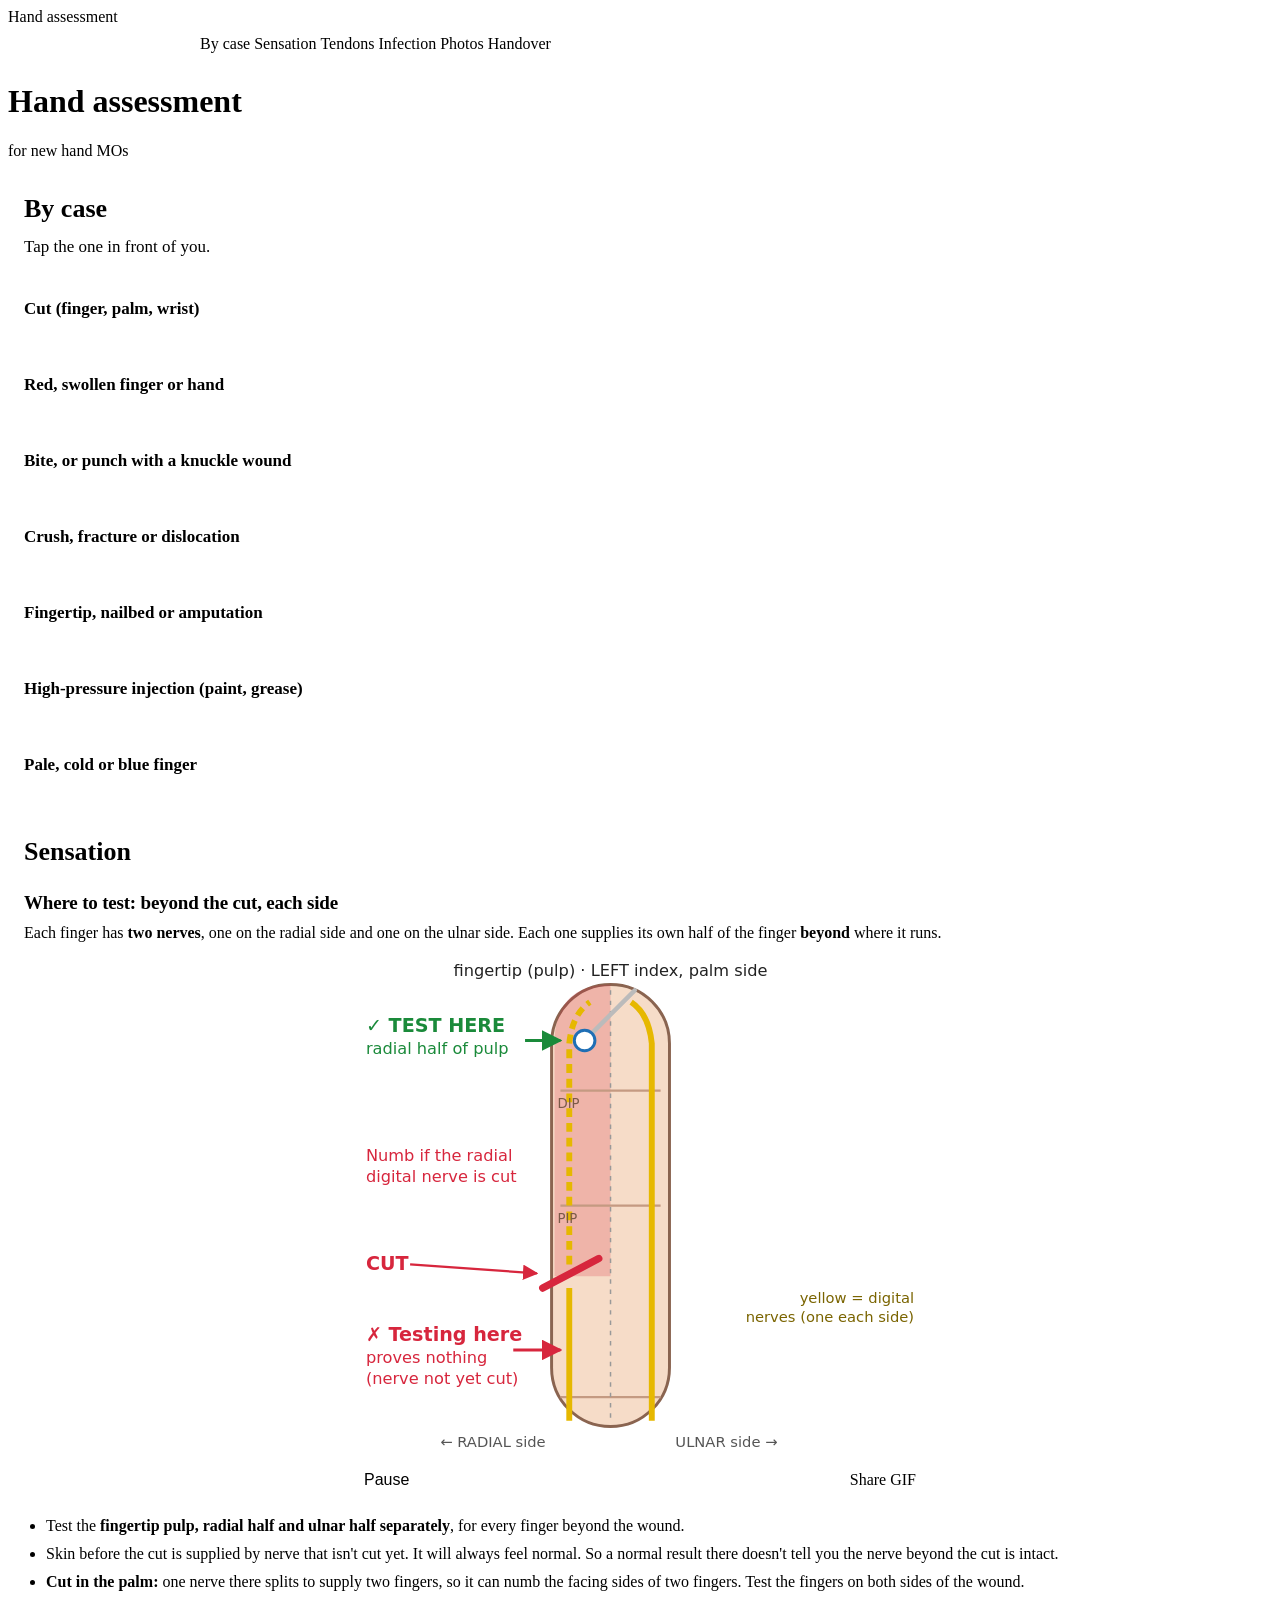
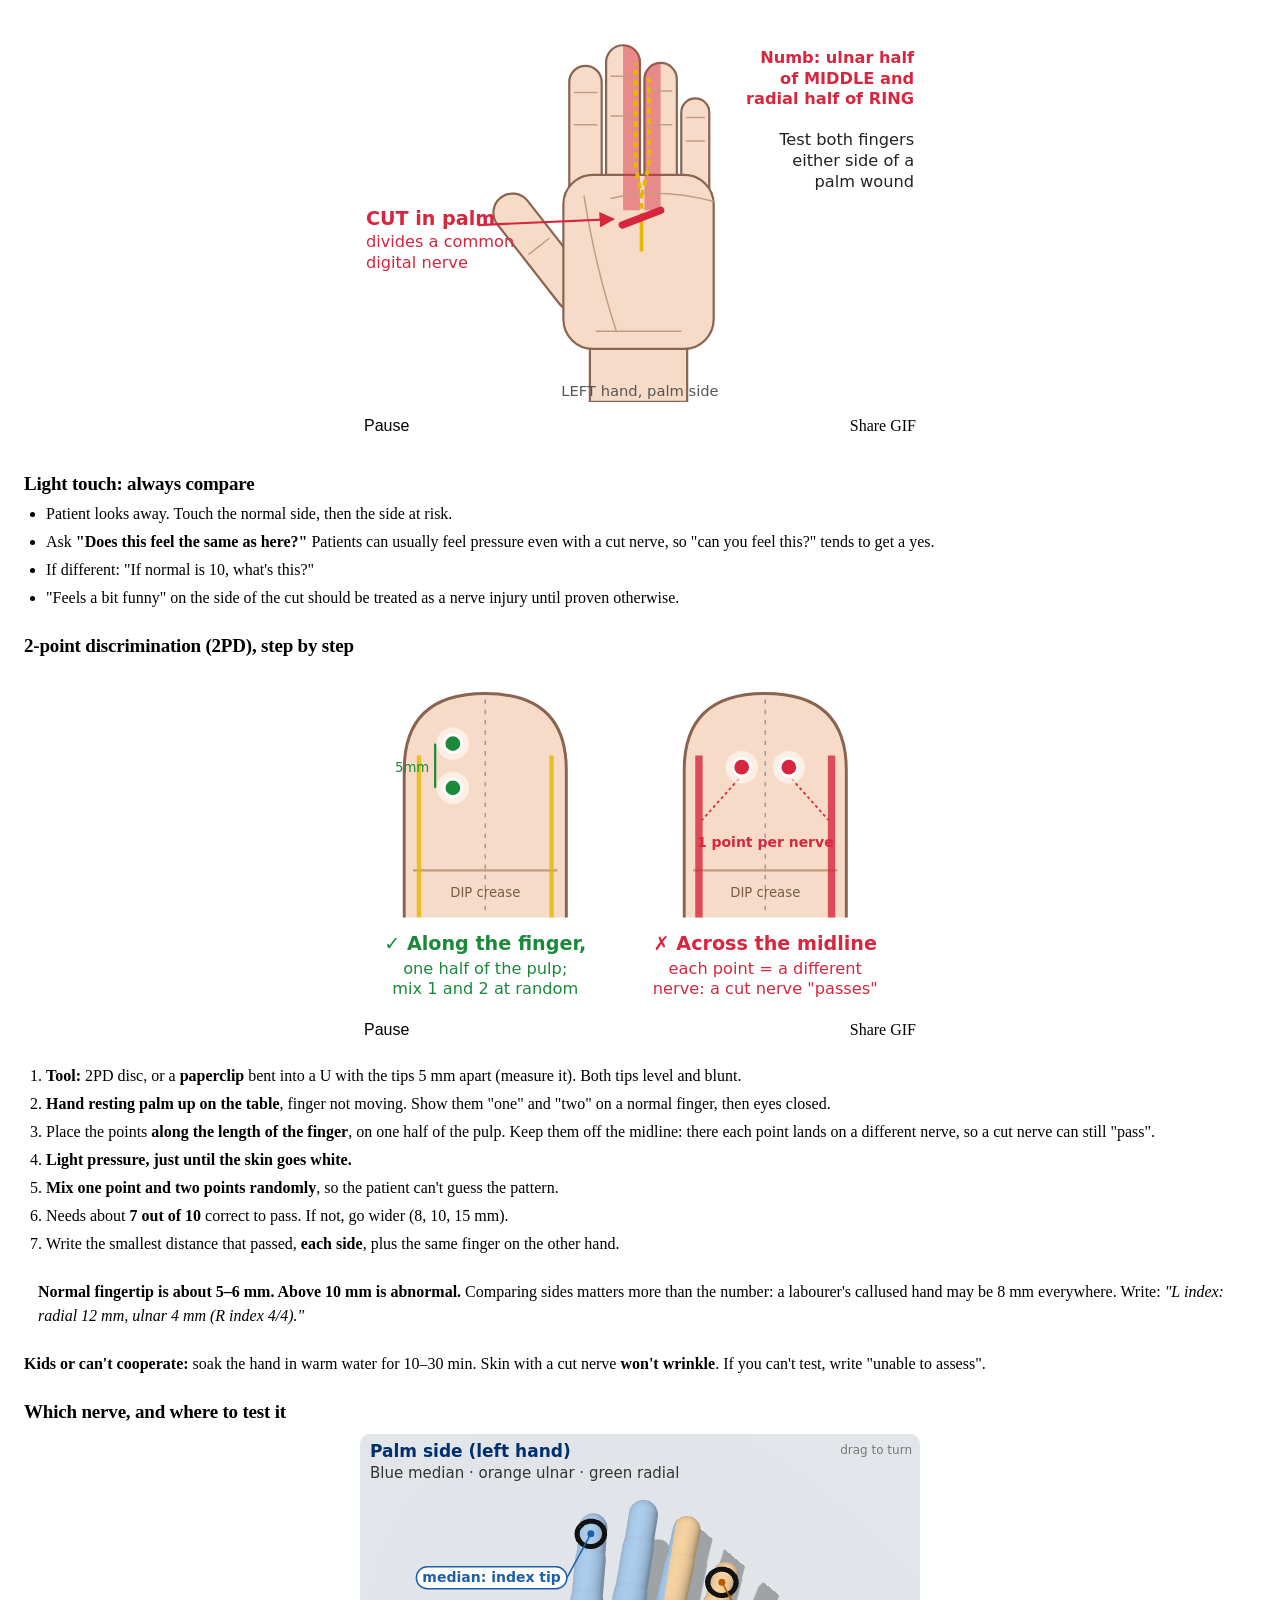
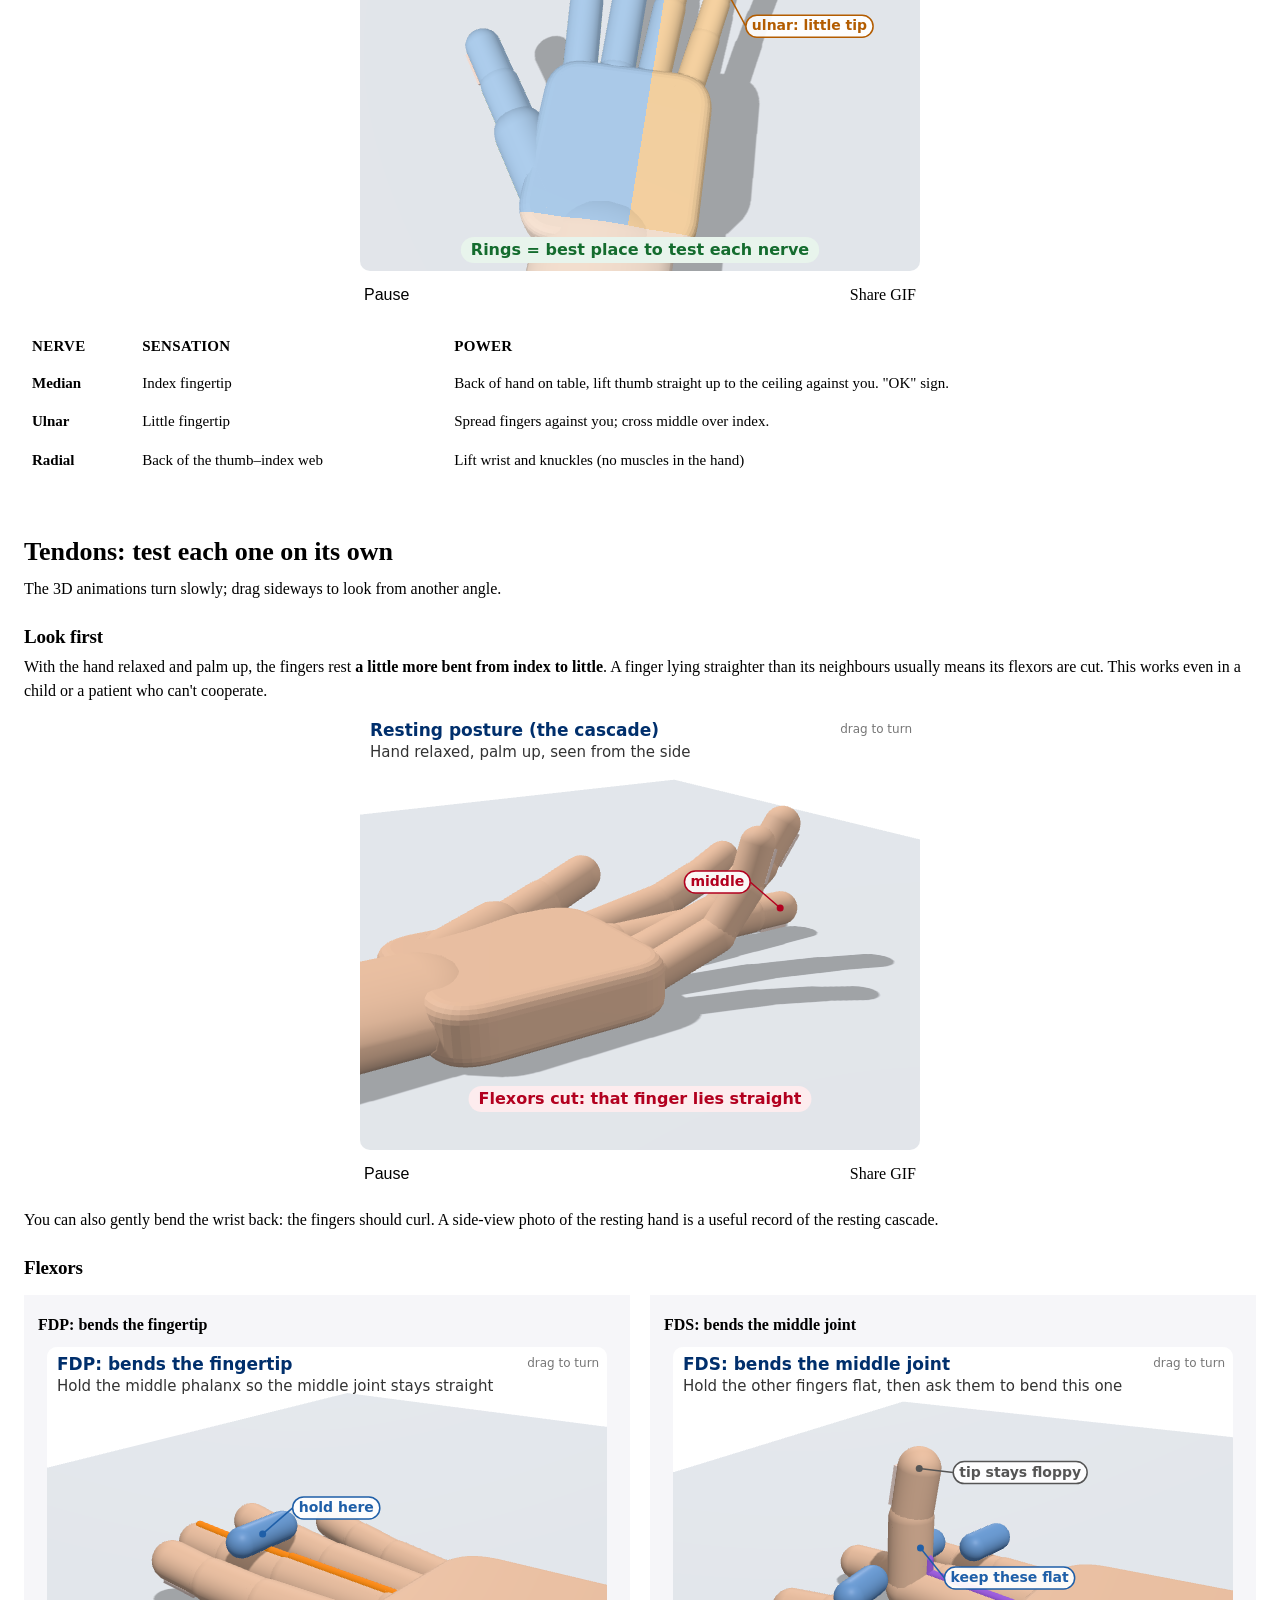
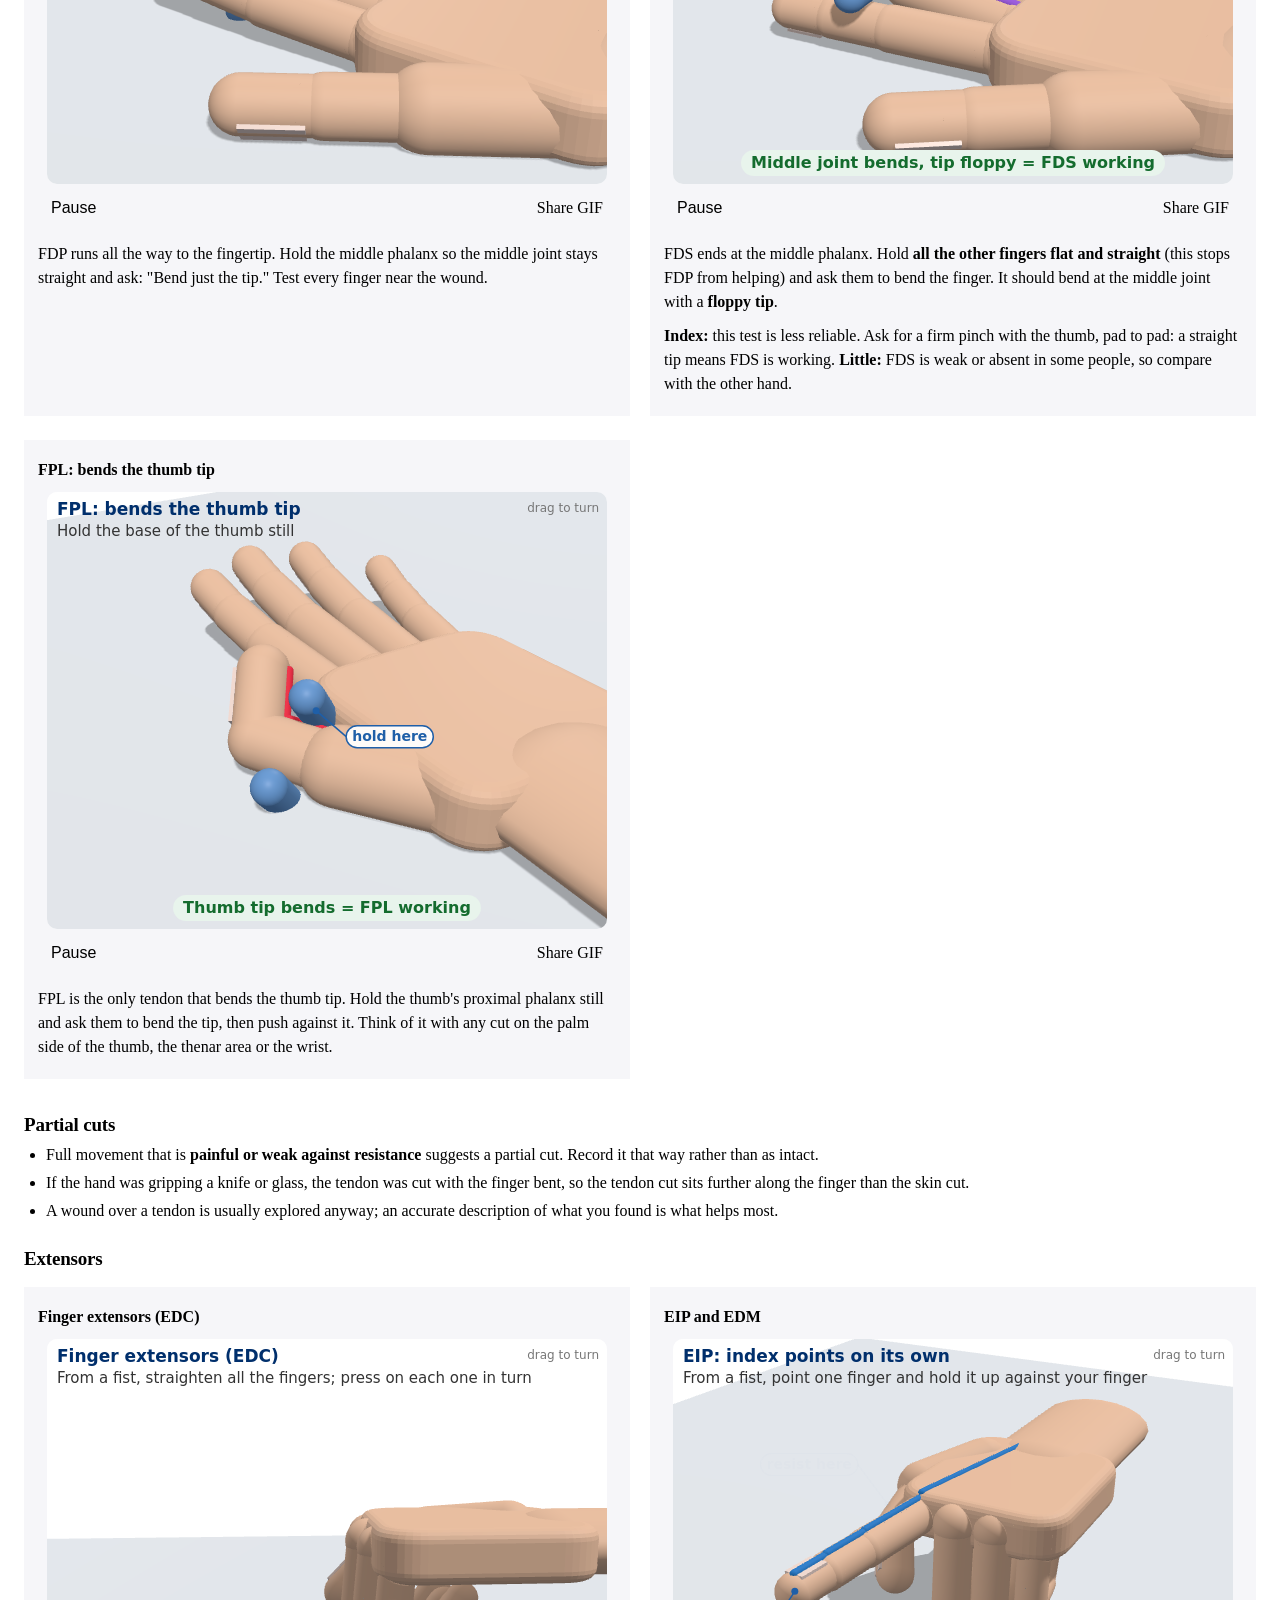
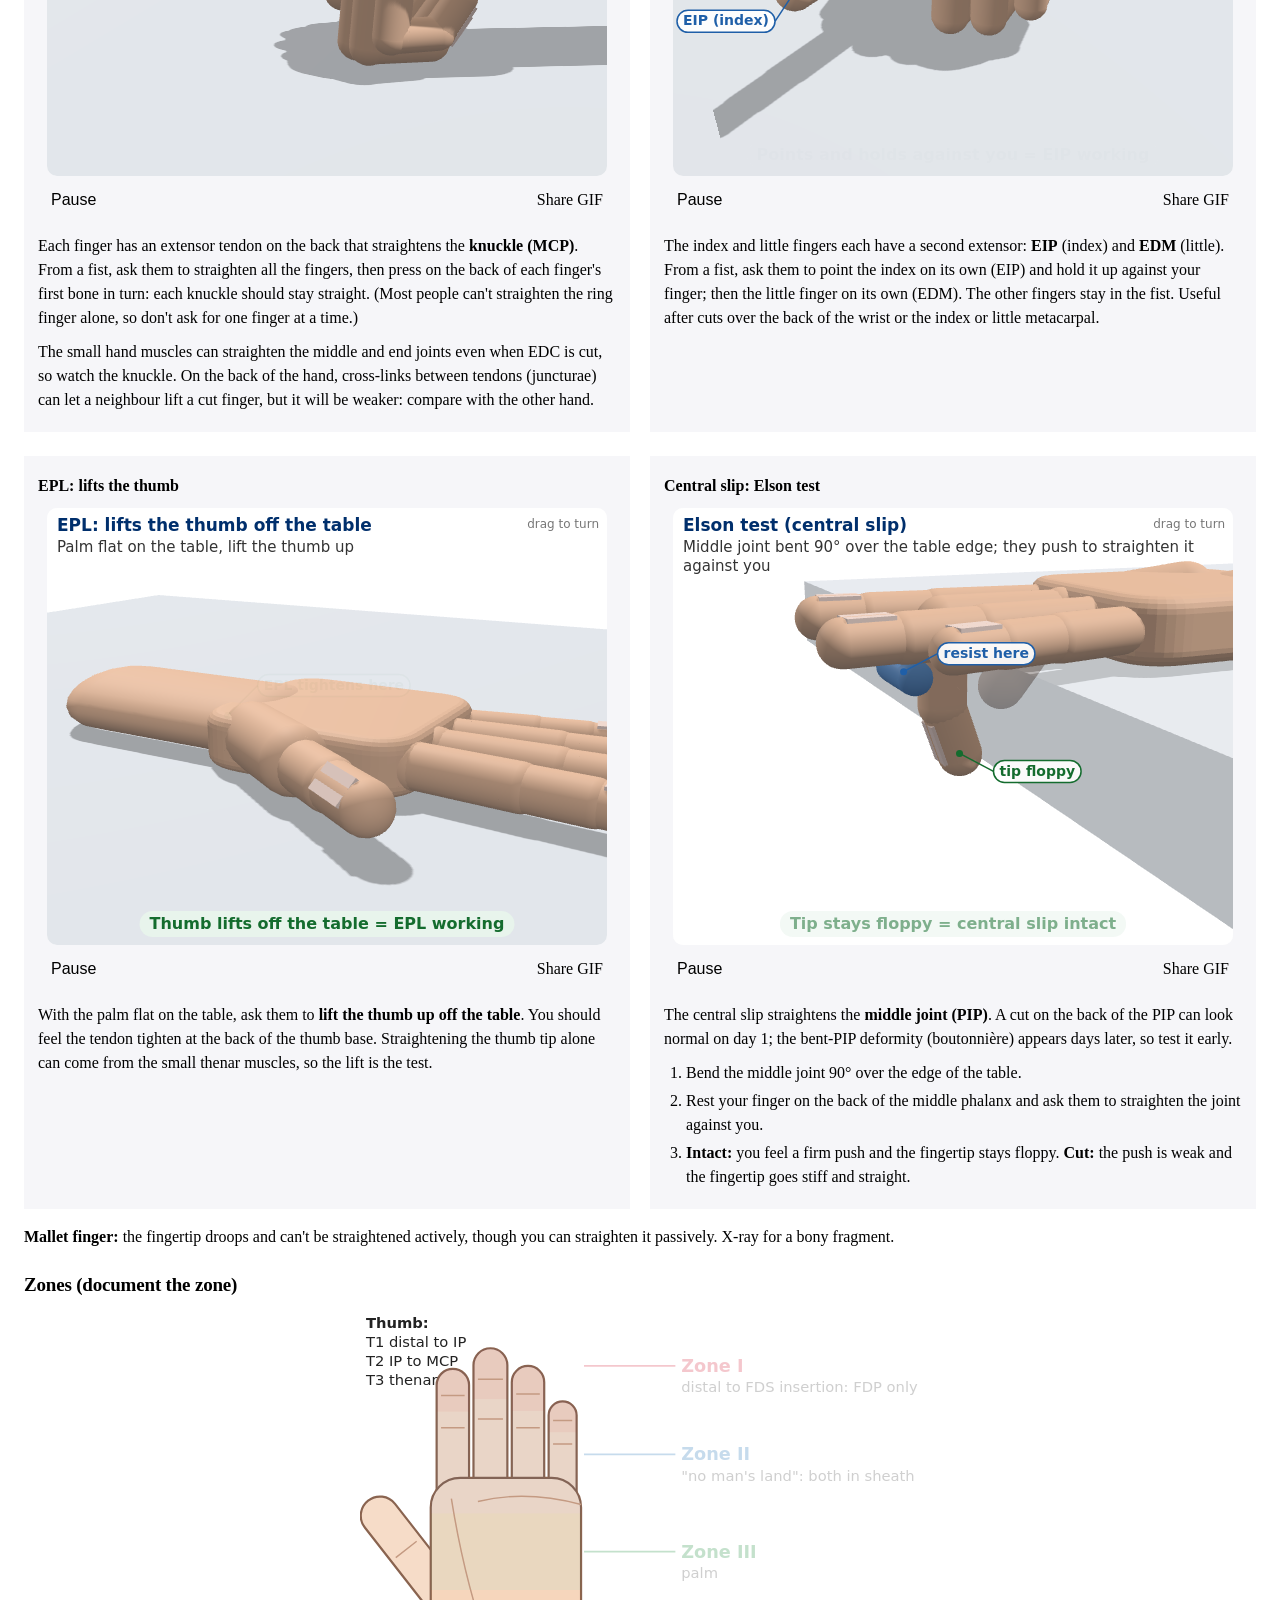
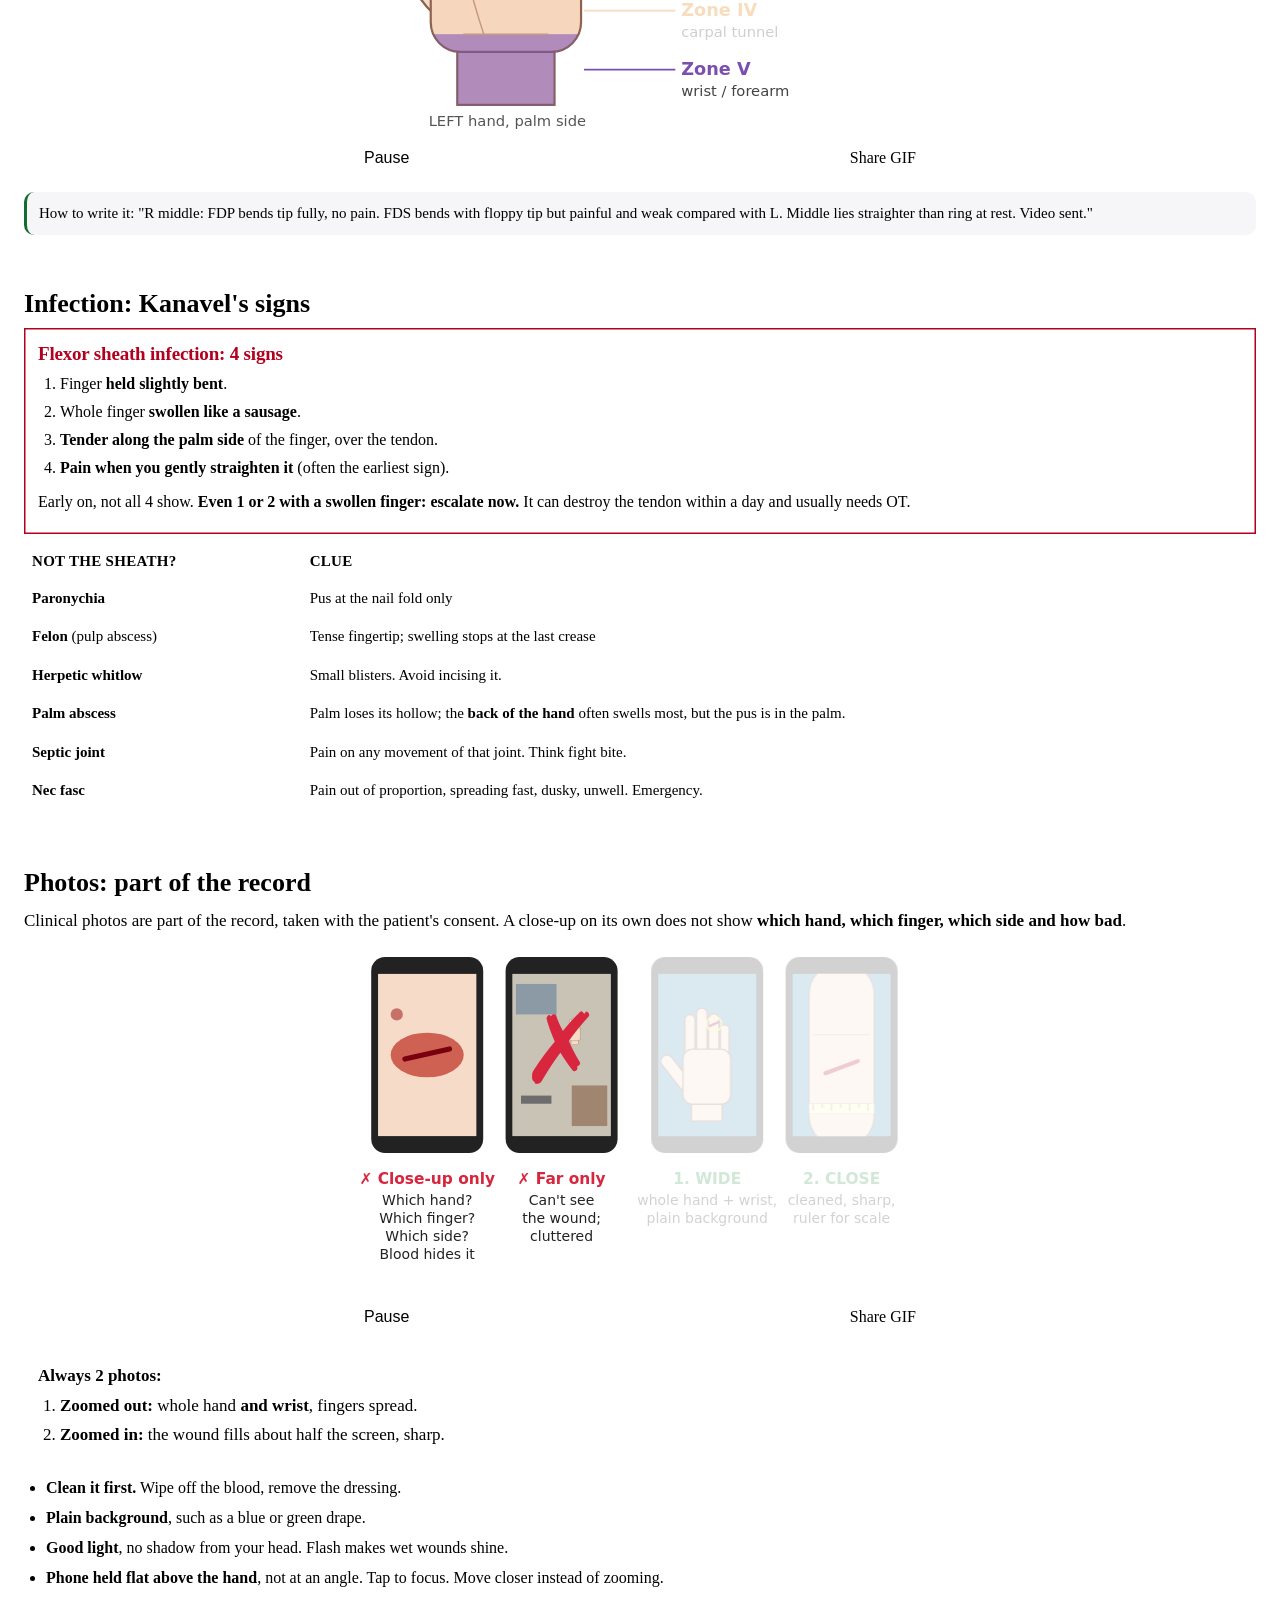
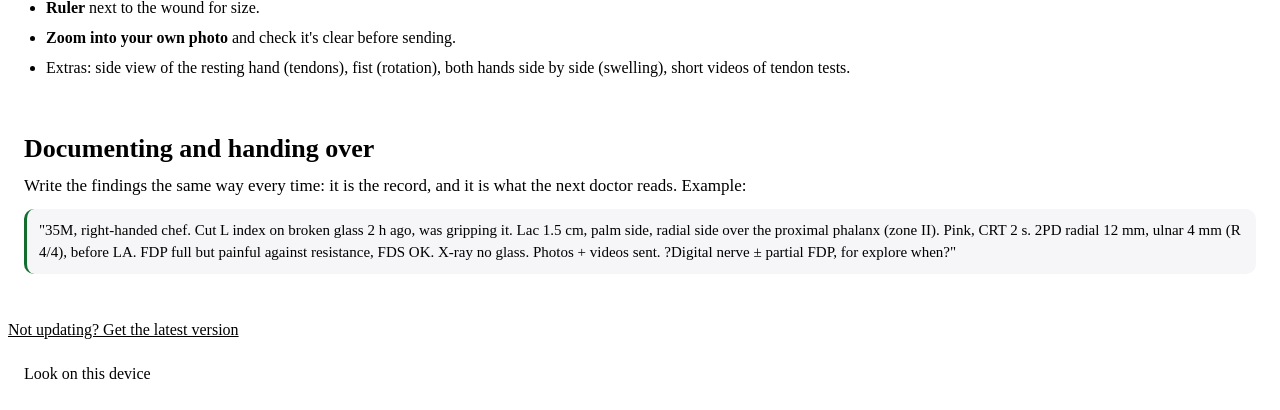
==== commit 6cbf21d1: "Hand: Back with tabs (app-ui rc.42; hand-log and cmcj tab switches add no Back steps) Co-Authored-By" ====
--- a/hand-babies/index.html
+++ b/hand-babies/index.html
@@ -24,12 +24,12 @@
 <link rel="icon" href="icons/icon.svg" type="image/svg+xml">
 <link rel="icon" href="icons/favicon-32.png" sizes="32x32">
 <link rel="apple-touch-icon" href="icons/apple-touch-icon.png">
-<script src="https://core.anawj.com/ui/1.0.0-rc.27/theme/early.js"></script>
+<script src="https://core.anawj.com/ui/1.0.0-rc.42/theme/early.js"></script>
 <!-- the app kit (app-ui, look A by default): its theme sheet; the look, light / dark, density and Glass or
      Solid are chosen per device ("Look on this device", kit.js) and early.js puts them back before the first paint.
      The NUHS kit (design.anawj.com/v1/) still draws the page: its --a-* colours follow the app kit (style.css) -->
 <link rel="stylesheet" href="https://design.anawj.com/v1/tokens.css">
-<link rel="stylesheet" href="https://core.anawj.com/ui/1.0.0-rc.27/theme/theme.css">
+<link rel="stylesheet" href="https://core.anawj.com/ui/1.0.0-rc.42/theme/theme.css">
 <link rel="stylesheet" href="https://design.anawj.com/v1/app.css">
 <link rel="stylesheet" href="style.css">
 <script src="https://design.anawj.com/v1/app.js" defer></script>
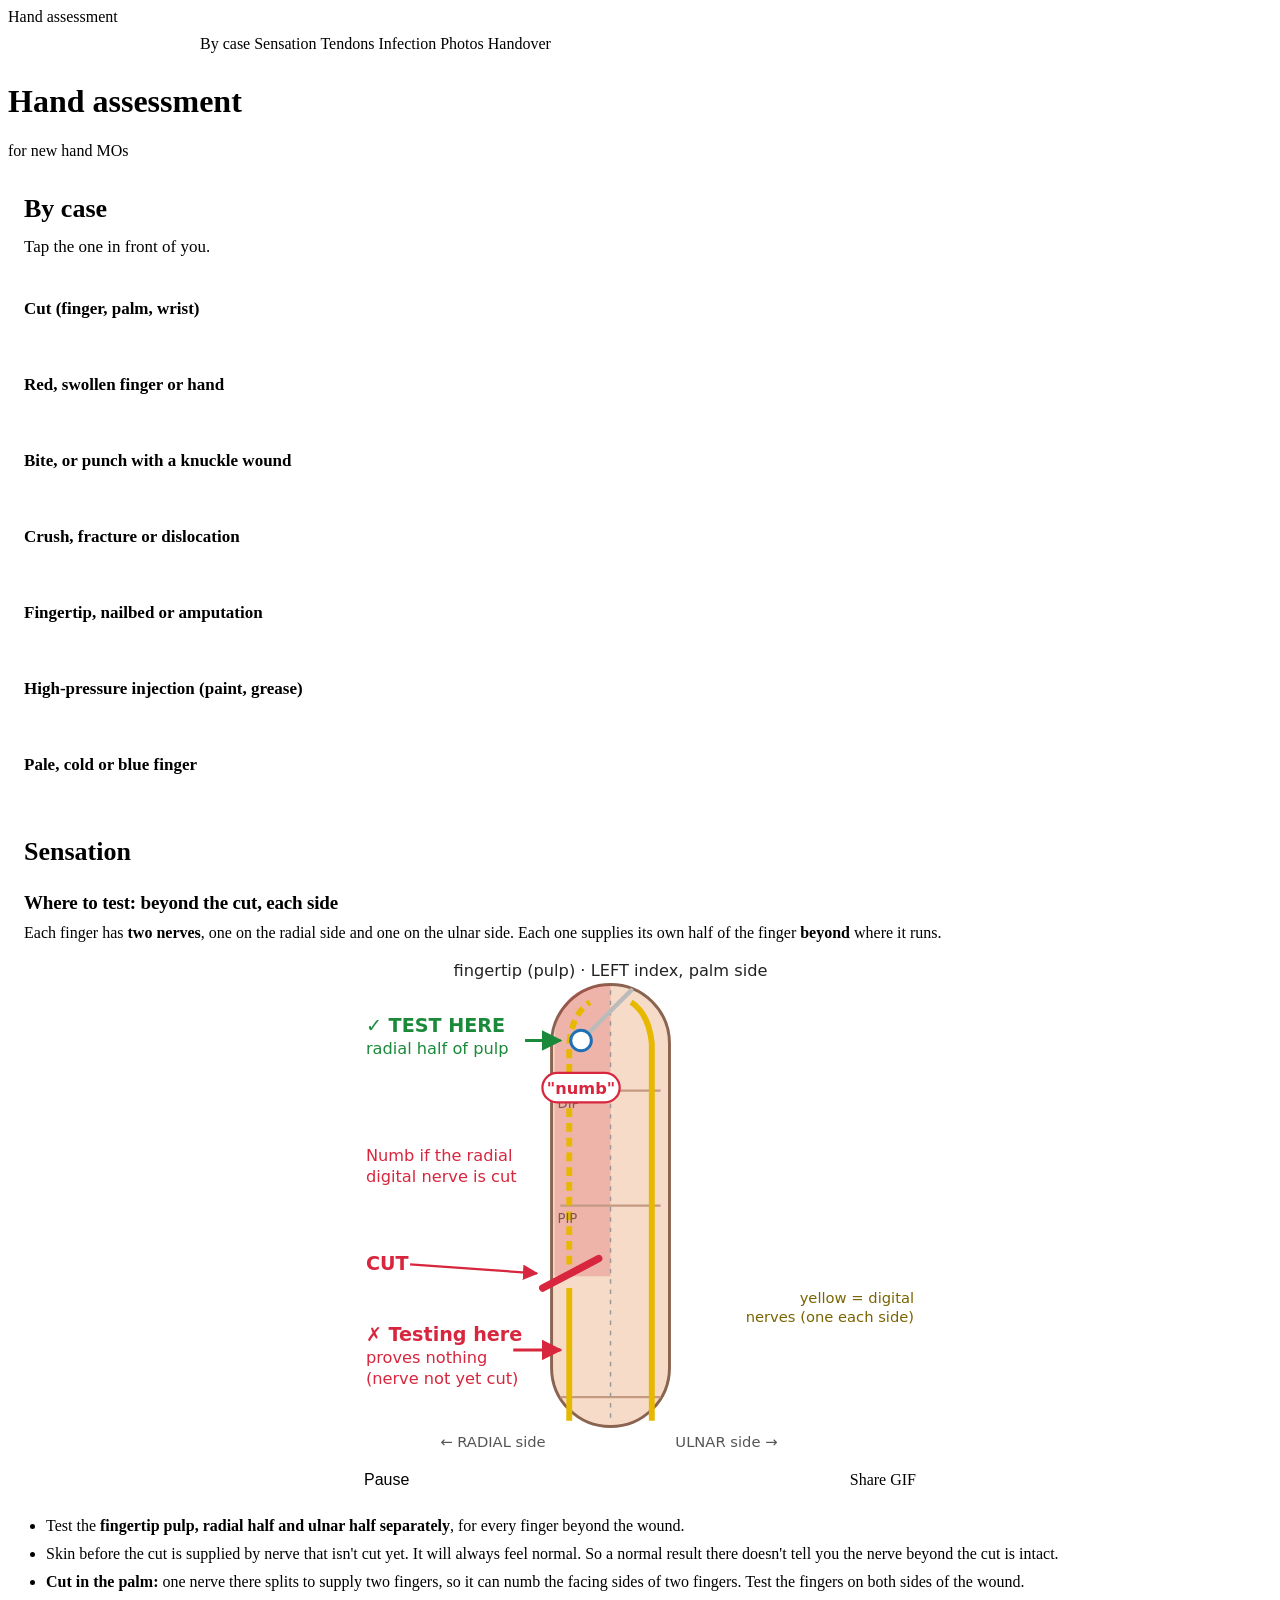
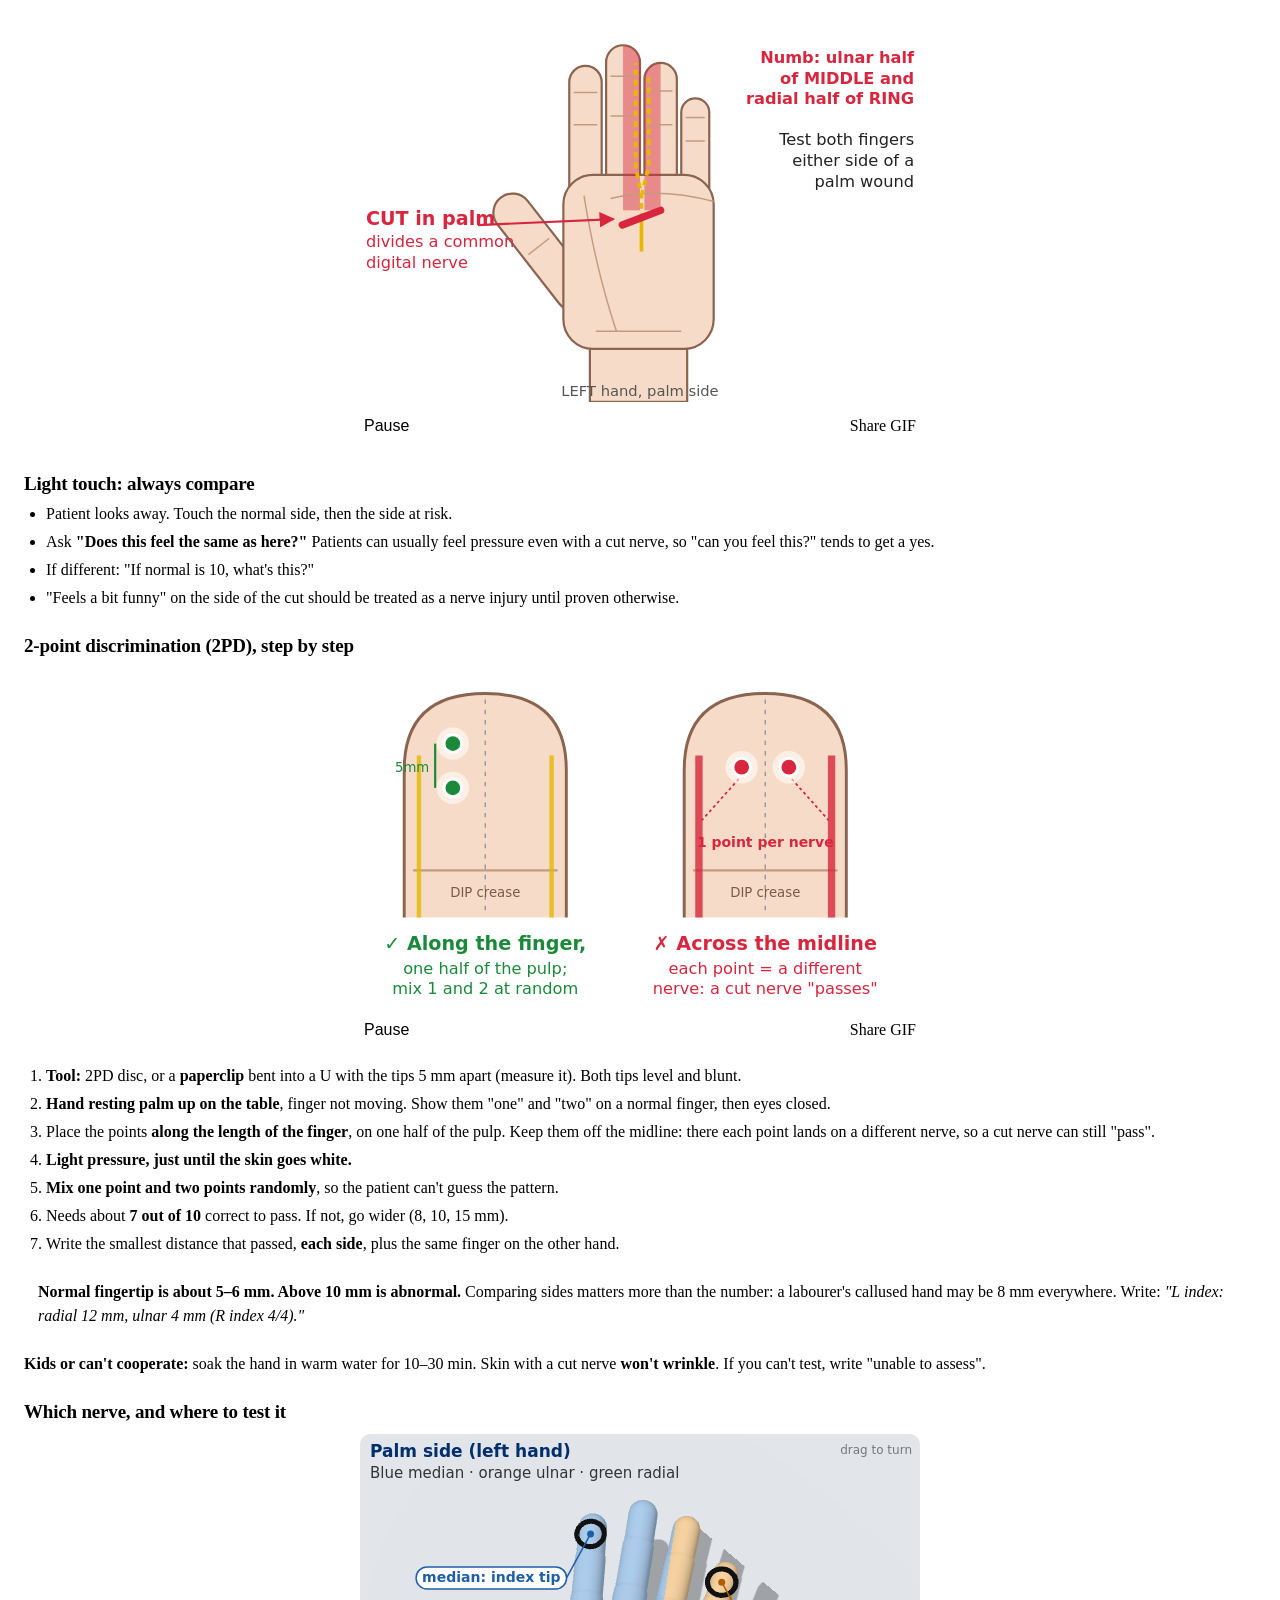
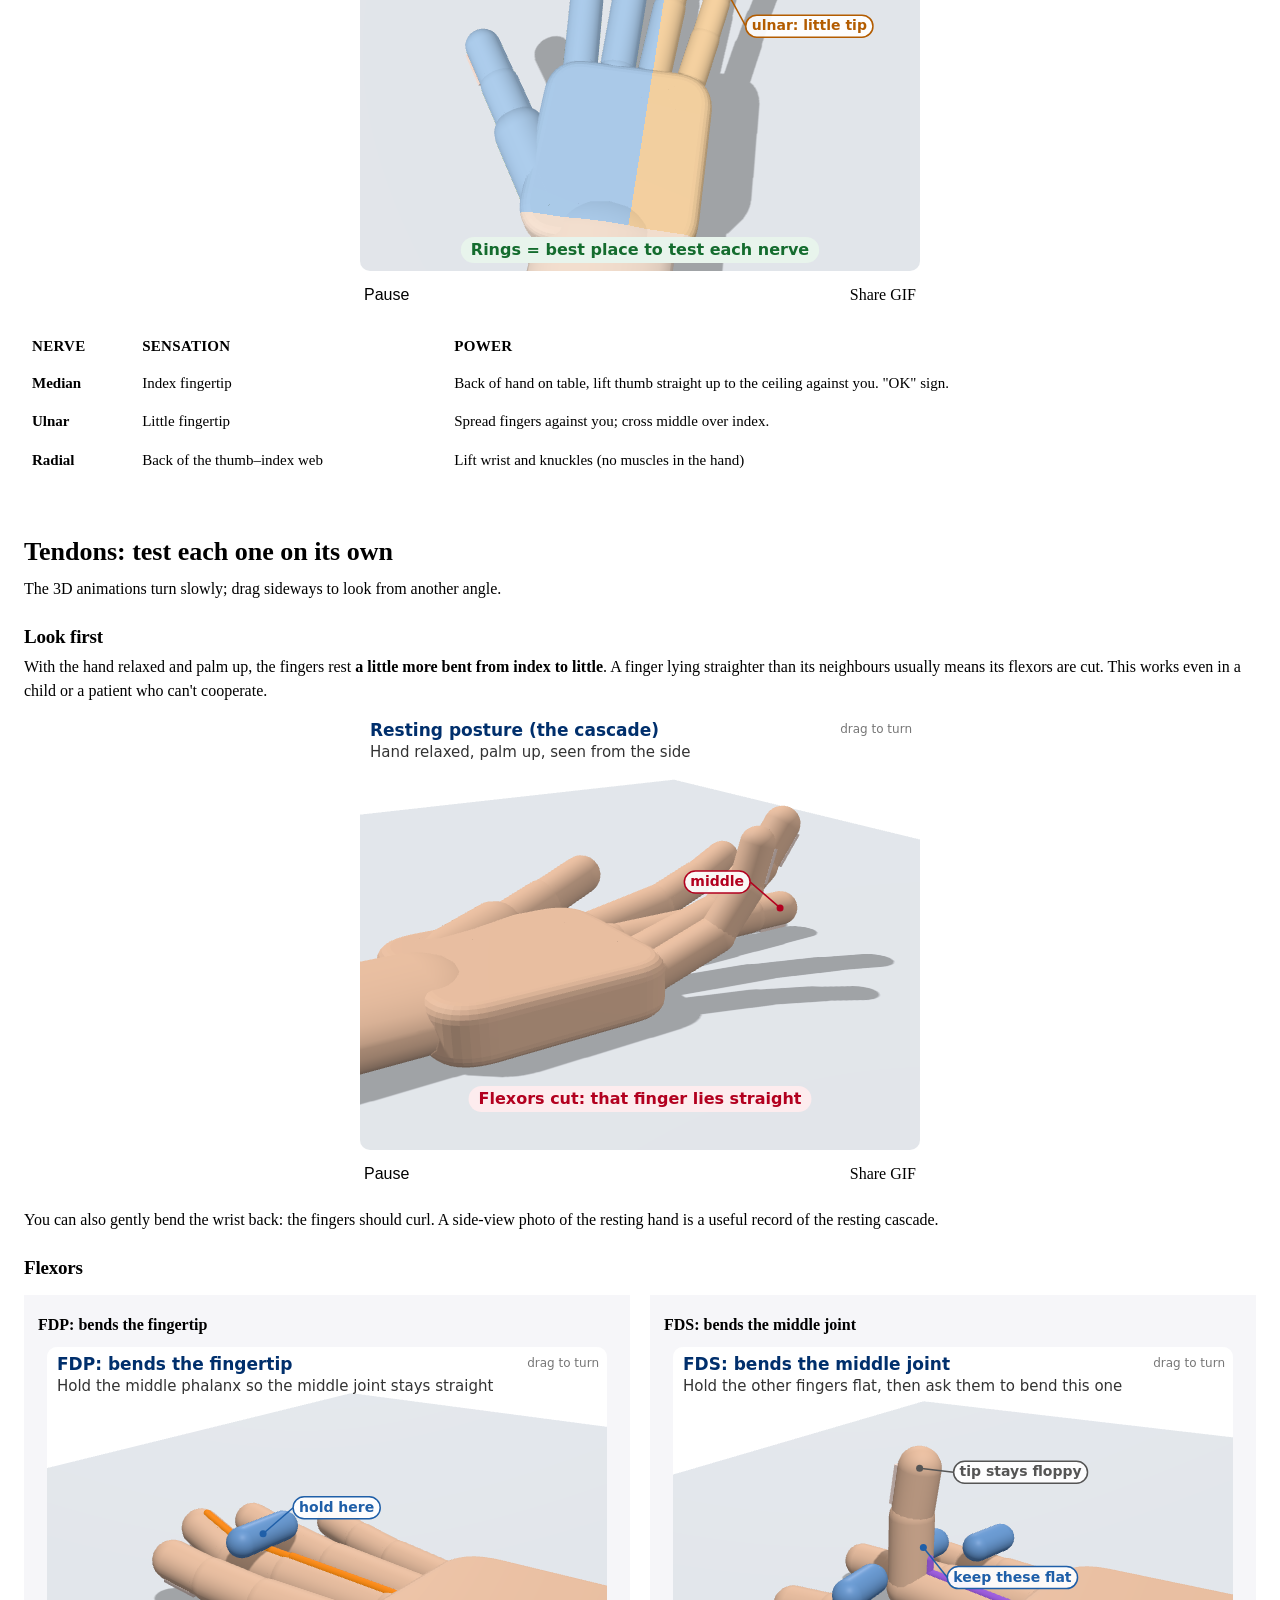
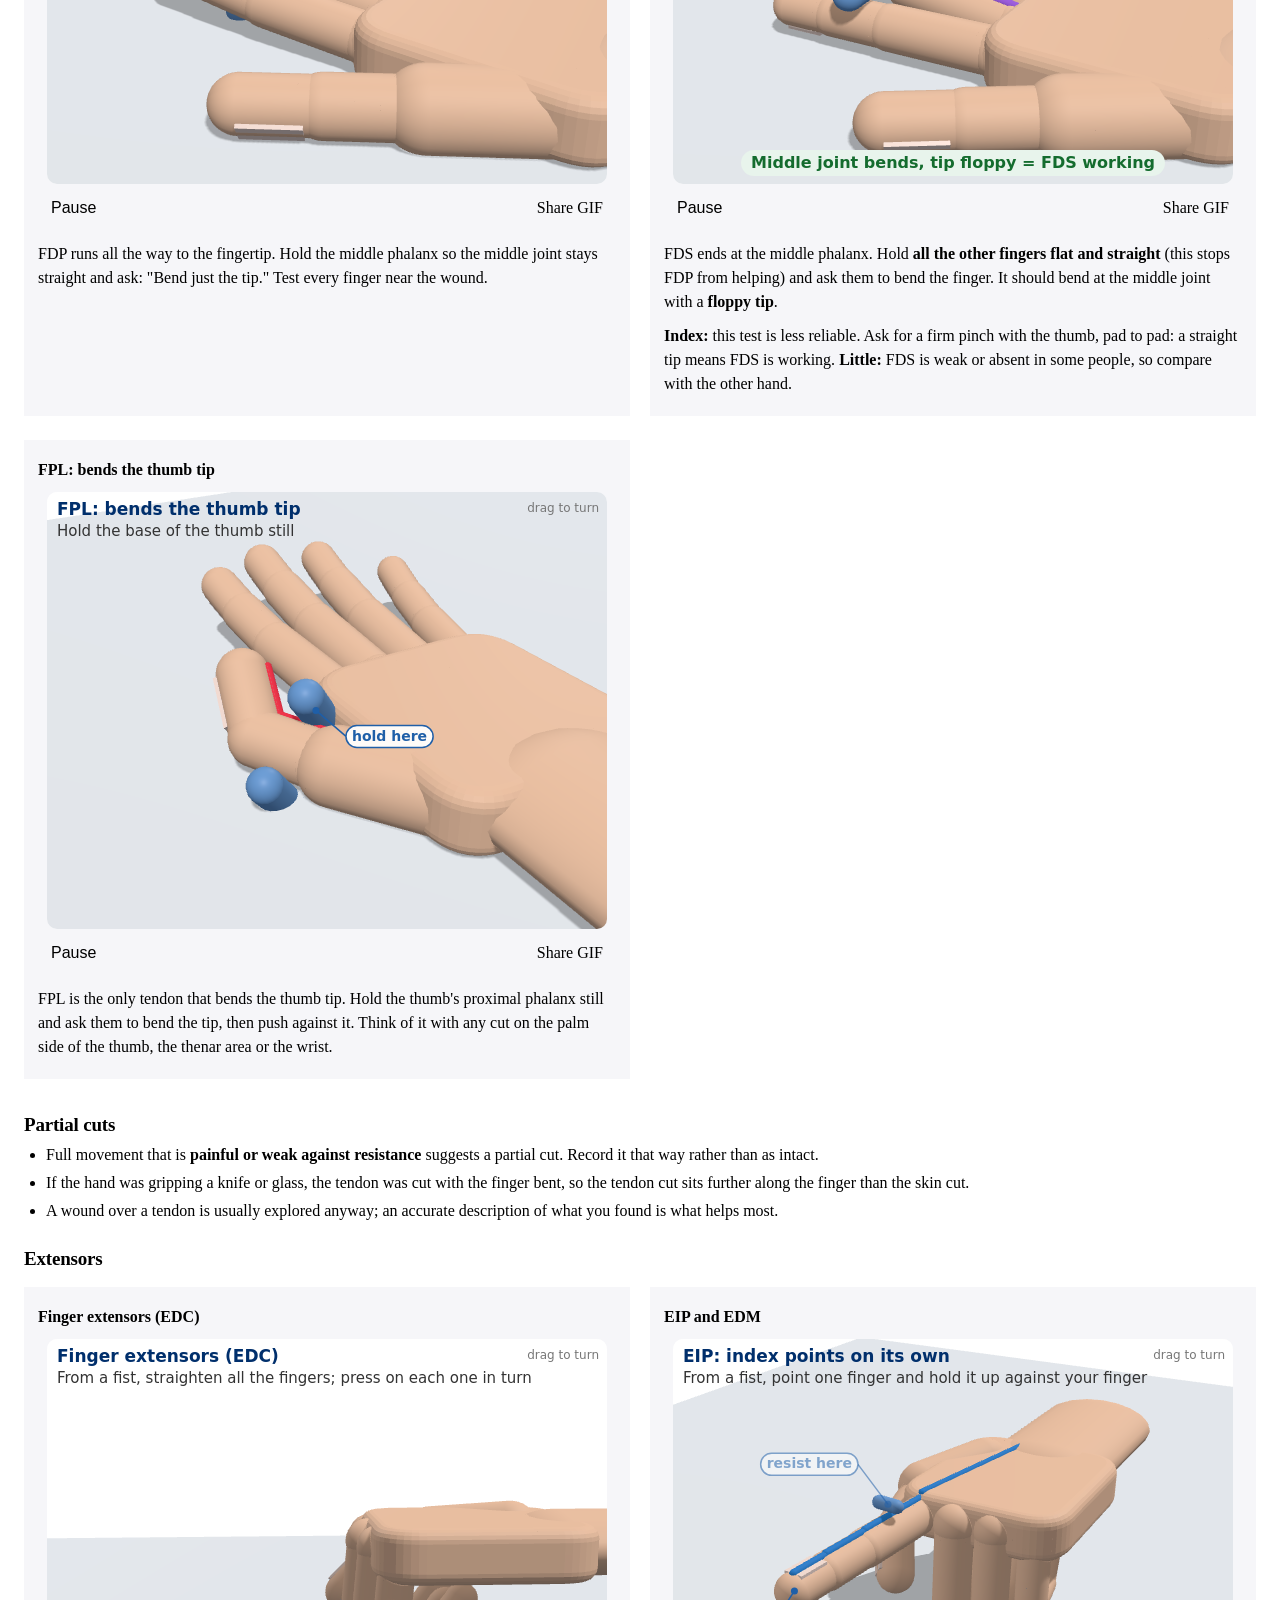
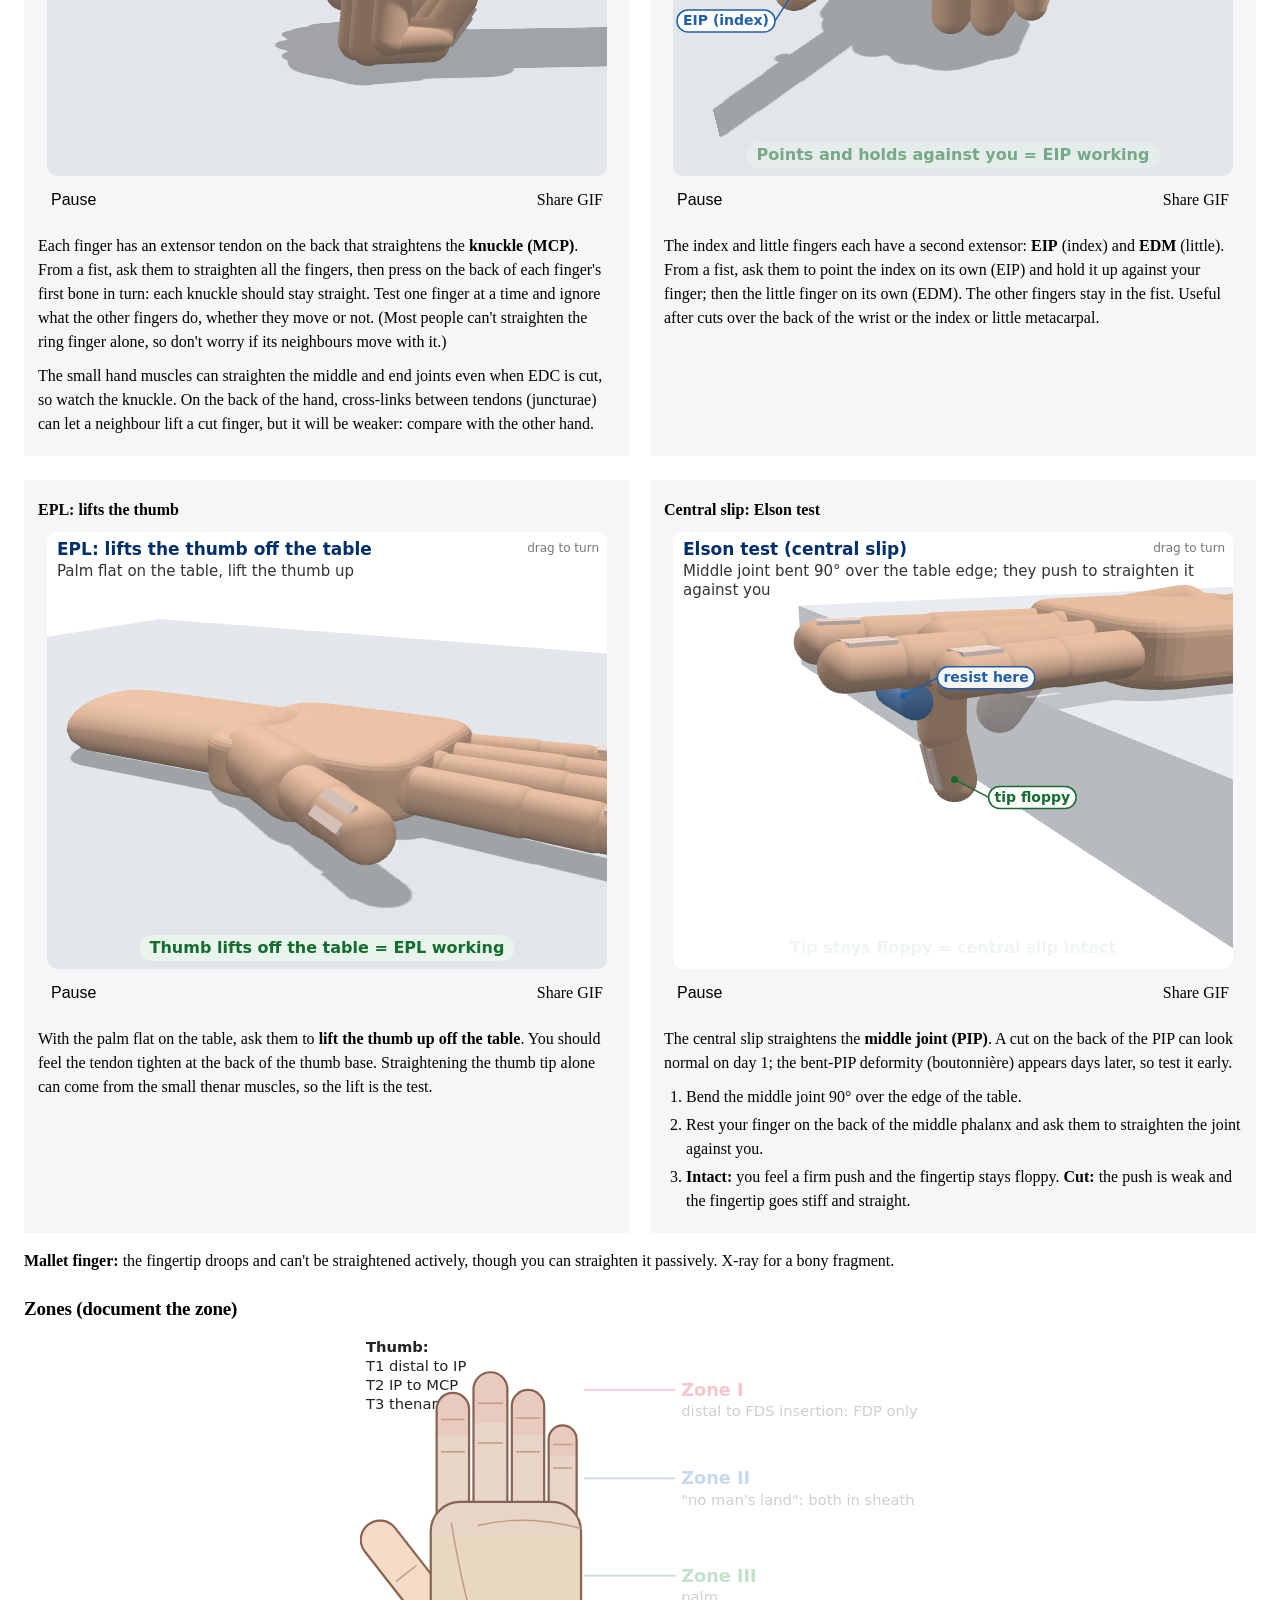
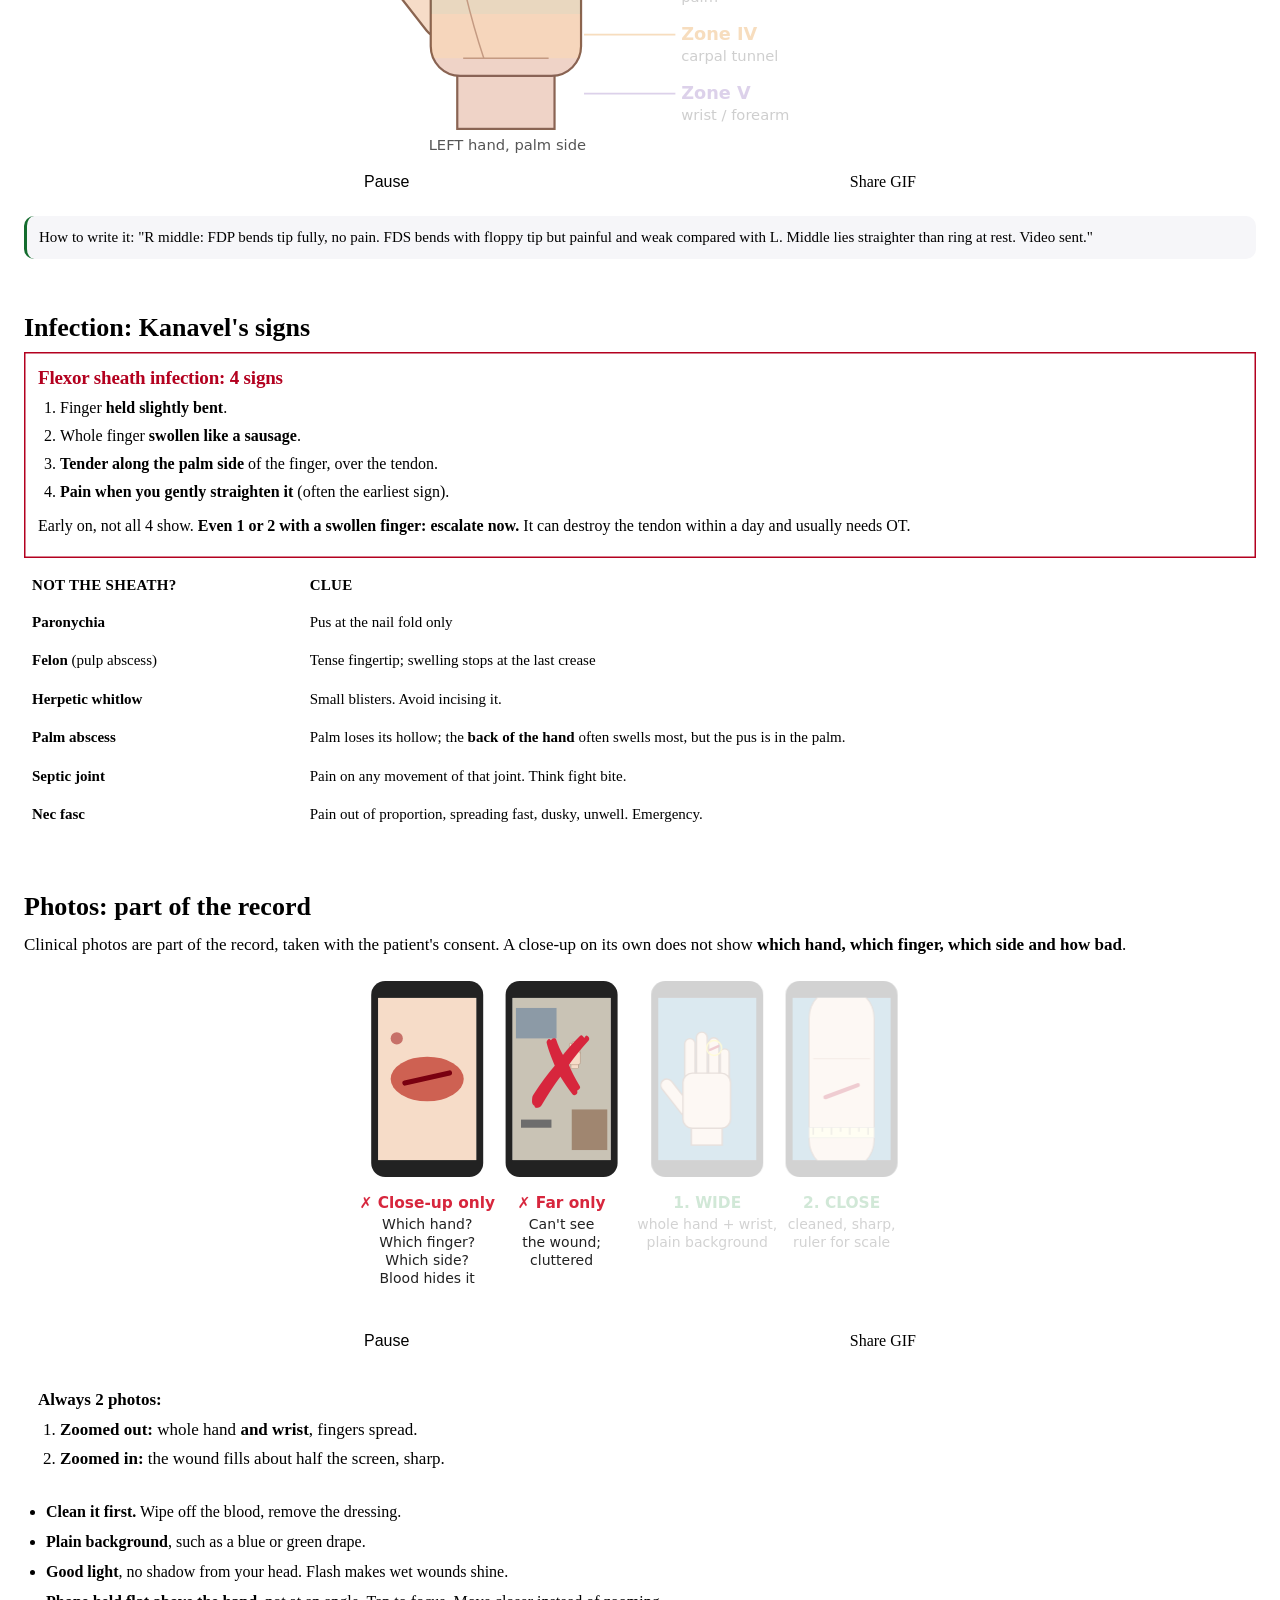
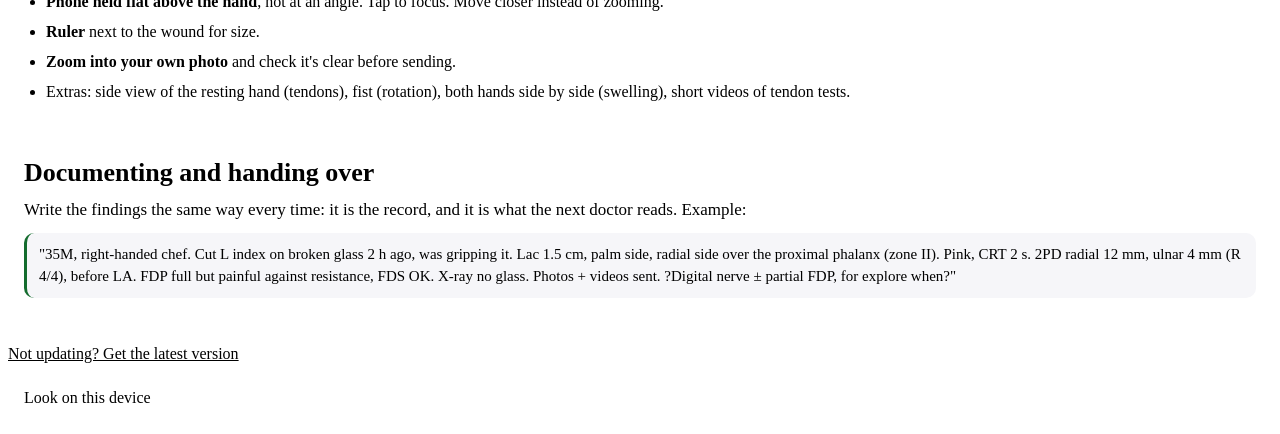
==== commit 3d248c93: "hand-babies: EDC text says test one finger at a time; EIP/EDM figure label matches sequence Co-Autho" ====
--- a/hand-babies/index.html
+++ b/hand-babies/index.html
@@ -271,12 +271,12 @@
     <div class="card">
       <h4>Finger extensors (EDC)</h4>
       <div class="fig" data-fig="edc" role="img" aria-label="3D hand, palm down, starting as a fist. Each finger in turn straightens at the knuckle, then all together. The extensor tendon line on the back of the active finger lights up."></div>
-      <p>Each finger has an extensor tendon on the back that straightens the <b>knuckle (MCP)</b>. From a fist, ask them to straighten all the fingers, then press on the back of each finger's first bone in turn: each knuckle should stay straight. (Most people can't straighten the ring finger alone, so don't ask for one finger at a time.)</p>
+      <p>Each finger has an extensor tendon on the back that straightens the <b>knuckle (MCP)</b>. From a fist, ask them to straighten all the fingers, then press on the back of each finger's first bone in turn: each knuckle should stay straight. Test one finger at a time and ignore what the other fingers do, whether they move or not. (Most people can't straighten the ring finger alone, so don't worry if its neighbours move with it.)</p>
       <p class="small">The small hand muscles can straighten the middle and end joints even when EDC is cut, so watch the knuckle. On the back of the hand, cross-links between tendons (juncturae) can let a neighbour lift a cut finger, but it will be weaker: compare with the other hand.</p>
     </div>
     <div class="card">
       <h4>EIP and EDM</h4>
-      <div class="fig" data-fig="eipedm" role="img" aria-label="3D hand, palm down, in a fist. The index and little fingers straighten together while the middle and ring stay bent."></div>
+      <div class="fig" data-fig="eipedm" role="img" aria-label="3D hand, palm down, in a fist. The index finger straightens on its own first, then the little finger on its own, while the other fingers stay in the fist."></div>
       <p>The index and little fingers each have a second extensor: <b>EIP</b> (index) and <b>EDM</b> (little). From a fist, ask them to point the index on its own (EIP) and hold it up against your finger; then the little finger on its own (EDM). The other fingers stay in the fist. Useful after cuts over the back of the wrist or the index or little metacarpal.</p>
     </div>
     <div class="card">
